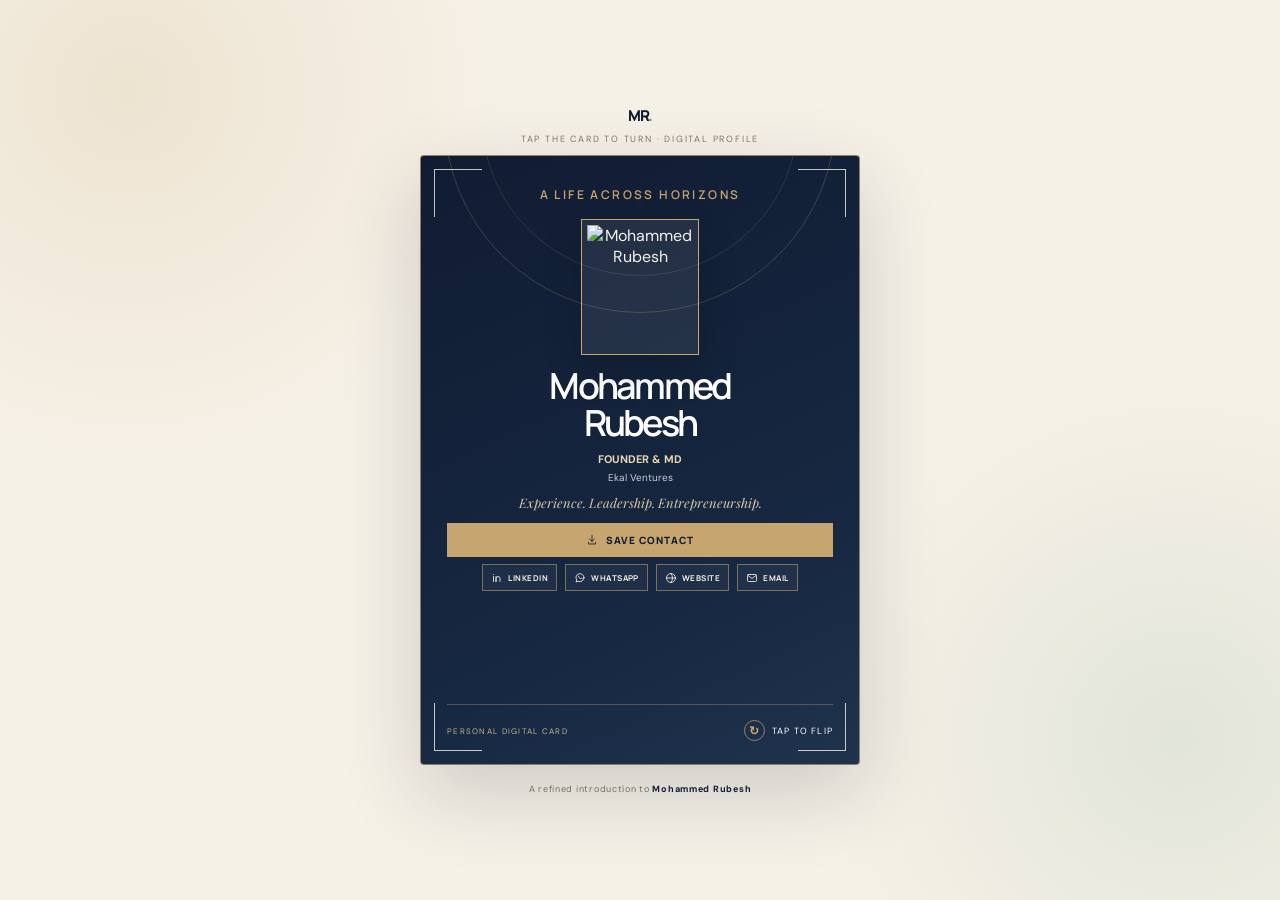
==== nfc-rubesh-muhammed/index.html @ b428c8f5 "Update index.html" ====
<!DOCTYPE html>
<html lang="en">
<head>
<meta charset="utf-8"><meta name="viewport" content="width=device-width, initial-scale=1">
<meta name="theme-color" content="#101c32">
<meta name="description" content="Mohammed Rubesh — Founder & MD of Ekal Ventures.">
<title>Mohammed Rubesh | Interactive NFC Card</title>
<link rel="preconnect" href="https://fonts.googleapis.com"><link rel="preconnect" href="https://fonts.gstatic.com" crossorigin>
<link href="https://fonts.googleapis.com/css2?family=DM+Sans:wght@400;500;600;700&family=Manrope:wght@400;500;600;700;800&family=Playfair+Display:ital,wght@0,500;0,600;1,500&display=swap" rel="stylesheet">
<style>
:root{--navy:#101c32;--navy2:#1b2b46;--gold:#c6a56e;--gold2:#9c7b48;--ivory:#f6f1e7;--paper:#fffdf8;--emerald:#176b57;--muted:#687184}
*{box-sizing:border-box}html{scroll-behavior:smooth}
body{margin:0;min-height:100vh;background:radial-gradient(circle at 10% 10%,rgba(198,165,110,.18),transparent 27%),radial-gradient(circle at 92% 82%,rgba(23,107,87,.09),transparent 26%),var(--ivory);color:var(--navy);font-family:"DM Sans",sans-serif;display:flex;align-items:center;justify-content:center;padding:28px 15px;overflow-x:hidden}
.stage{width:min(100%,440px);perspective:1400px}
.intro{text-align:center;margin-bottom:19px}
.brand{font:800 15px Manrope,sans-serif;letter-spacing:-.07em;color:var(--navy)}
.brand span{color:var(--gold2)}
.intro p{font-size:9px;letter-spacing:.2em;text-transform:uppercase;color:#84785f;margin:7px 0 0}
.flip-wrap{position:relative;width:100%;height:610px;perspective:1400px;cursor:pointer;outline:none;touch-action:pan-y}
.flip-card{position:relative;width:100%;height:100%;transform-style:preserve-3d;transition:transform .9s cubic-bezier(.2,.72,.2,1);border-radius:4px}
.flip-wrap.is-flipped .flip-card{transform:rotateY(180deg)}
.face{position:absolute;inset:0;backface-visibility:hidden;-webkit-backface-visibility:hidden;overflow:hidden;border:1px solid rgba(198,165,110,.7);background:var(--paper);box-shadow:0 28px 80px rgba(16,28,50,.18);border-radius:4px;isolation:isolate;}.front{visibility:visible;z-index:2}.back{visibility:hidden;z-index:1}.flip-wrap.is-flipped .front{visibility:hidden;z-index:1}.flip-wrap.is-flipped .back{visibility:visible;z-index:2}
.front{background:linear-gradient(155deg,var(--navy),#172842 70%,#20334c);color:var(--ivory);display:flex;flex-direction:column;align-items:center;text-align:center;padding:30px 26px 23px}
.front:before,.front:after{content:"";position:absolute;border:1px solid rgba(198,165,110,.25);border-radius:50%;width:390px;height:390px;top:-235px;left:50%;transform:translateX(-50%);pointer-events:none}
.front:after{width:315px;height:315px;top:-197px;border-color:rgba(198,165,110,.17)}
.corner{position:absolute;width:48px;height:48px;border-color:var(--gold);opacity:.8}
.corner.tl{top:13px;left:13px;border-top:1px solid;border-left:1px solid}
.corner.tr{top:13px;right:13px;border-top:1px solid;border-right:1px solid}
.corner.bl{bottom:13px;left:13px;border-bottom:1px solid;border-left:1px solid}
.corner.br{bottom:13px;right:13px;border-bottom:1px solid;border-right:1px solid}
.monogram{font:600 12px Manrope,sans-serif;letter-spacing:.2em;color:var(--gold);position:relative;z-index:1}
.photo-ring{width:126px;height:145px;margin:20px auto 12px;padding:5px;border:1px solid var(--gold);background:rgba(255,255,255,.07);position:relative;z-index:1;box-shadow:0 14px 36px rgba(0,0,0,.2)}
.photo-ring img{width:100%;height:100%;object-fit:cover;object-position:center 24%;display:block}
.name{font:600 clamp(29px,8vw,36px)/1.03 Manrope,sans-serif;letter-spacing:-.075em;color:#fff;margin:0}
.title{font-size:11px;color:#e7d7b8;font-weight:700;margin-top:11px}
.companies{font-size:10px;color:#c7ced7;margin-top:5px}
.motto{font:italic 13px/1.45 "Playfair Display",serif;color:#d7c8ac;margin:10px 0 0;max-width:285px}
.front-bottom{margin-top:auto;display:flex;align-items:center;justify-content:space-between;width:100%;border-top:1px solid rgba(198,165,110,.35);padding-top:15px;color:#c5b18d;font-size:8px;letter-spacing:.16em;text-transform:uppercase}
.tap-hint{display:flex;align-items:center;gap:7px;color:#fff;font-size:9px;letter-spacing:.13em;text-transform:uppercase}
.tap-hint b{display:grid;place-items:center;width:21px;height:21px;border:1px solid rgba(198,165,110,.7);border-radius:50%;font-size:12px;color:var(--gold)}
.back{transform:rotateY(180deg);display:flex;flex-direction:column;background:var(--paper);color:var(--navy)}
.back-head{padding:22px 24px 17px;background:var(--navy);color:var(--ivory);position:relative;overflow:hidden}
.back-head:after{content:"";position:absolute;width:210px;height:210px;border:1px solid rgba(198,165,110,.22);border-radius:50%;right:-100px;top:-130px}
.back-head small{font-size:8px;letter-spacing:.2em;color:var(--gold);text-transform:uppercase}
.back-head h2{font:600 23px Manrope,sans-serif;letter-spacing:-.06em;margin:8px 0 4px}
.back-head p{font-size:10px;color:#c9d0d8;margin:0}
.back-content{padding:13px 23px;display:flex;flex-direction:column;gap:0;flex:1}
.contact{display:flex;align-items:center;gap:12px;padding:11px 0;border-bottom:1px solid rgba(16,28,50,.09);text-decoration:none;color:var(--navy);min-height:53px}
.contact:last-of-type{border-bottom:0}
.contact-icon{width:30px;height:30px;display:grid;place-items:center;border-radius:50%;background:#eee7da;color:var(--gold2);font-size:13px;flex:0 0 auto}
.contact span.label{display:block;font-size:8px;letter-spacing:.08em;color:#7c8190;text-transform:uppercase;margin-bottom:3px}
.contact strong{font:700 10px Manrope,sans-serif;overflow-wrap:anywhere}
.contact .arr{margin-left:auto;color:var(--gold2)}
.back-bottom{margin-top:auto;padding:13px 23px 18px;background:#f1ebdf}
.qr-row{display:flex;align-items:center;gap:13px}
.qr-row img{width:83px;height:83px;padding:5px;background:#fff;border:1px solid rgba(198,165,110,.65)}
.qr-copy{flex:1}
.qr-copy small{font-size:8px;color:var(--gold2);letter-spacing:.16em;text-transform:uppercase}
.qr-copy strong{display:block;font:700 11px Manrope,sans-serif;margin:5px 0}
.qr-copy a{font-size:9px;color:var(--emerald);text-decoration:none;font-weight:700}
.back-actions{display:grid;grid-template-columns:1fr 1fr;gap:8px;margin-top:13px}
.back-actions button{padding:11px 7px;border:1px solid rgba(16,28,50,.2);background:transparent;color:var(--navy);font:700 8px Manrope,sans-serif;letter-spacing:.07em;text-transform:uppercase;cursor:pointer;transition:.25s}
.back-actions button:first-child{background:var(--navy);border-color:var(--navy);color:var(--ivory)}
.back-actions button:hover{transform:translateY(-2px);border-color:var(--gold)}
.flip-back-hint{text-align:center;padding:11px;background:#fffdf8;color:#88785d;font-size:8px;letter-spacing:.14em;text-transform:uppercase;border-top:1px solid rgba(198,165,110,.25)}
.below{text-align:center;margin-top:18px;color:#827861;font-size:9px;letter-spacing:.08em}
.below strong{color:var(--navy)}
.flip-wrap:hover .face{box-shadow:0 34px 90px rgba(16,28,50,.22)}
@media(max-width:480px){
 body{padding:14px 12px 22px;align-items:flex-start}
 .stage{width:100%;max-width:390px;margin:0 auto}
 .flip-wrap{height:590px;min-height:590px}
 .front{padding:20px 16px 15px}
 .photo-ring{width:112px;height:128px;margin:16px auto 10px}
 .name{font-size:28px}
 .title{font-size:10px;margin-top:7px}
 .companies{font-size:9px}
 .motto{font-size:12px;margin-top:8px}
 .front-actions{margin:9px 0 6px;gap:6px}
 .front-save{min-height:33px;padding:6px 10px;font-size:8px}
 .front-socials{gap:5px}
 .front-socials a{min-height:26px;padding:4px 7px;font-size:6.5px}
 .front-bottom{padding-top:8px;font-size:7px}
 .back-head{padding:14px 16px 10px}
 .back-head h2{font-size:19px;margin:6px 0 3px}
 .back-content{padding:3px 15px}
 .contact{min-height:42px;padding:6px 0;gap:8px}
 .contact-icon{width:26px;height:26px}
 .contact strong{font-size:9px}
 .back-bottom{padding:8px 15px 10px}
 .qr-row img{width:65px;height:65px}
 .back-actions{margin-top:7px}
 .back-actions button{padding:8px 5px;font-size:7px}
 .flip-back-hint{font-size:6px;padding:7px 4px}
 .below{margin-top:12px}
}
@media(max-width:360px){
 .flip-wrap{height:590px;min-height:590px}
 .photo-ring{width:104px;height:118px;margin-top:14px}
 .front-socials a{font-size:6px;padding:4px 6px}
}
/* Fixed compact card dimensions: do not stretch to viewport height. */
.intro{margin-bottom:10px}
.flip-wrap{height:610px;min-height:0}
.photo-ring{margin-top:16px;width:118px;height:136px}
.motto{margin-top:10px}
.contact{min-height:44px;padding:7px 0}
.back-head{padding:14px 17px 11px}
.back-content{padding-top:4px;padding-bottom:4px}
.back-bottom{padding-top:8px;padding-bottom:10px}
.qr-row img{width:68px;height:68px}
@media(max-width:480px){.flip-wrap{height:590px;min-height:0}}
}
@media(prefers-reduced-motion:reduce){.flip-card{transition:none}*{scroll-behavior:auto!important}}

.contact-icon svg,.arr svg{width:15px;height:15px;display:block;fill:none;stroke:currentColor;stroke-width:1.65;stroke-linecap:round;stroke-linejoin:round}
.contact-icon{color:var(--gold2);background:#f1ebdf;border:1px solid rgba(198,165,110,.35)}
.arr{display:grid;place-items:center;width:24px;height:24px;border:1px solid rgba(198,165,110,.4);border-radius:50%;color:var(--gold2);background:#fbf7ef}


/* First-page quick actions */
.front-actions{position:relative;z-index:3;width:100%;margin:10px 0 7px;display:flex;flex-direction:column;gap:7px}
.front-save{display:flex;align-items:center;justify-content:center;gap:8px;width:100%;min-height:34px;padding:7px 12px;background:var(--gold);border:1px solid var(--gold);color:var(--navy);font:800 10px Manrope,sans-serif;letter-spacing:.1em;text-transform:uppercase;text-decoration:none;cursor:pointer;transition:.2s}
.front-save:hover{background:#d8bd8f;transform:translateY(-2px)}
.front-socials{display:flex;align-items:center;justify-content:center;gap:8px;flex-wrap:wrap}
.front-socials a{display:flex;align-items:center;justify-content:center;gap:5px;min-height:27px;padding:5px 8px;border:1px solid rgba(198,165,110,.55);color:#f6f1e7;text-decoration:none;font:700 8px Manrope,sans-serif;letter-spacing:.06em;text-transform:uppercase;background:rgba(255,255,255,.04);transition:.2s}
.front-socials a:hover{background:rgba(198,165,110,.16);border-color:var(--gold)}
.front-socials svg,.front-save svg{width:12px;height:12px;fill:none;stroke:currentColor;stroke-width:1.7;stroke-linecap:round;stroke-linejoin:round}
@media(max-width:480px){.front-actions{margin:12px 0 9px;gap:8px}.front-save{min-height:39px}.front-socials{gap:6px}.front-socials a{padding:6px 8px;font-size:7px}}

</style>
</head>
<body>
<main class="stage">
 <header class="intro"><div class="brand">MR<span>.</span></div><p>Tap the card to turn · Digital profile</p></header>
 <div class="flip-wrap" id="flipWrap" role="button" tabindex="0" aria-label="Flip digital business card" aria-pressed="false">
  <div class="flip-card">
   <section class="face front" aria-label="Front of business card">
    <i class="corner tl"></i><i class="corner tr"></i><i class="corner bl"></i><i class="corner br"></i>
    <div class="monogram">A LIFE ACROSS HORIZONS</div>
    <div class="photo-ring"><img src="https://ekalventures.com/nfc-rubesh-muhammed/rubesh-pf.jpeg" alt="Mohammed Rubesh"></div>
    <h1 class="name">Mohammed<br>Rubesh</h1>
    <div class="title">FOUNDER &amp; MD</div>
    <div class="companies">Ekal Ventures</div>
    <p class="motto">Experience. Leadership. Entrepreneurship.</p>
    <div class="front-actions" aria-label="Quick contact links">
     <button class="front-save" type="button" id="saveContactFront">
      <svg viewBox="0 0 24 24" aria-hidden="true"><path d="M12 3v12m-5-5 5 5 5-5"/><path d="M5 17v3h14v-3"/></svg>
      Save Contact
     </button>
     <div class="front-socials">
      <a href="https://www.linkedin.com/in/rubesh-mohammed" target="_blank" rel="noopener" aria-label="Connect on LinkedIn">
       <svg viewBox="0 0 24 24" aria-hidden="true"><path d="M5 9v10M5 5v.1M10 19v-6a4 4 0 0 1 8 0v6M10 9v10"/></svg> LinkedIn
      </a>
      <a href="https://wa.me/919847818508" target="_blank" rel="noopener" aria-label="WhatsApp">
       <svg viewBox="0 0 24 24" aria-hidden="true"><path d="M20 11.5a8 8 0 0 1-11.8 7L4 20l1.5-4.1A8 8 0 1 1 20 11.5Z"/><path d="M9 8.5c.5 2.4 2.1 4 4.5 5l1.2-1.1 2 1"/></svg> WhatsApp
      </a>
      <a href="https://rubeshmohammed.com" target="_blank" rel="noopener" aria-label="Personal website">
       <svg viewBox="0 0 24 24" aria-hidden="true"><circle cx="12" cy="12" r="9"/><path d="M3 12h18M12 3a14 14 0 0 1 0 18"/></svg> Website
      </a>
      <a href="mailto:mohdrubesh2022@gmail.com" aria-label="Send email">
       <svg viewBox="0 0 24 24" aria-hidden="true"><rect x="3" y="5" width="18" height="14" rx="2"/><path d="m4 7 8 6 8-6"/></svg> Email
      </a>
     </div>
    </div>
    <div class="front-bottom"><span>Personal digital card</span><span class="tap-hint"><b>↻</b> Tap to flip</span></div>
   </section>
   <section class="face back" aria-label="Back of business card">
    <div class="back-head"><small>Connect professionally</small><h2>Let's stay connected.</h2><p>Mohammed Rubesh · Founder &amp; MD</p></div>
    <div class="back-content">
     <a class="contact" href="tel:+919847818508"><span class="contact-icon"><svg viewBox="0 0 24 24" aria-hidden="true"><path d="M5 3h4l2 5-2.5 1.8a15 15 0 0 0 5.7 5.7L16 13l5 2v4c0 1.1-.9 2-2 2C10 21 3 14 3 5c0-1.1.9-2 2-2Z"/></svg></span><span><span class="label">Phone</span><strong>+91 98478 18508</strong></span><span class="arr"><svg viewBox="0 0 24 24" aria-hidden="true"><path d="M7 17 17 7M8 7h9v9"/></svg></span></a>
     <a class="contact" href="https://wa.me/919847818508" target="_blank" rel="noopener"><span class="contact-icon"><svg viewBox="0 0 24 24" aria-hidden="true"><path d="M20 11.5a8 8 0 0 1-11.8 7L4 20l1.5-4.1A8 8 0 1 1 20 11.5Z"/><path d="M9 8.5c.5 2.4 2.1 4 4.5 5l1.2-1.1 2 1c-.3 1.4-1.3 2-2.6 1.8-3.5-.7-6.1-3.3-6.8-6.8-.2-1.3.4-2.3 1.8-2.6l1 2Z"/></svg></span><span><span class="label">WhatsApp</span><strong>Message on WhatsApp</strong></span><span class="arr"><svg viewBox="0 0 24 24" aria-hidden="true"><path d="M7 17 17 7M8 7h9v9"/></svg></span></a>
     <a class="contact" href="mailto:mohdrubesh2022@gmail.com"><span class="contact-icon"><svg viewBox="0 0 24 24" aria-hidden="true"><rect x="3" y="5" width="18" height="14" rx="2"/><path d="m4 7 8 6 8-6"/></svg></span><span><span class="label">Email</span><strong>mohdrubesh2022@gmail.com</strong></span><span class="arr"><svg viewBox="0 0 24 24" aria-hidden="true"><path d="M7 17 17 7M8 7h9v9"/></svg></span></a>
     <a class="contact" href="https://www.linkedin.com/in/rubesh-mohammed" target="_blank" rel="noopener"><span class="contact-icon"><svg viewBox="0 0 24 24" aria-hidden="true"><path d="M5 9v10M5 5v.1M10 19v-6a4 4 0 0 1 8 0v6M10 9v10"/></svg></span><span><span class="label">LinkedIn</span><strong>Connect on LinkedIn</strong></span><span class="arr"><svg viewBox="0 0 24 24" aria-hidden="true"><path d="M7 17 17 7M8 7h9v9"/></svg></span></a>
     <a class="contact" href="https://rubeshmohammed.com" target="_blank" rel="noopener"><span class="contact-icon"><svg viewBox="0 0 24 24" aria-hidden="true"><circle cx="12" cy="12" r="9"/><path d="M3 12h18M12 3a14 14 0 0 1 0 18M12 3a14 14 0 0 0 0 18"/></svg></span><span><span class="label">Personal website</span><strong>rubeshmohammed.com</strong></span><span class="arr"><svg viewBox="0 0 24 24" aria-hidden="true"><path d="M7 17 17 7M8 7h9v9"/></svg></span></a>
    </div>
    <div class="back-bottom">
     <div class="qr-row"><img src="[data-uri]" alt="QR code linking to Rubesh's website"><div class="qr-copy"><small>Scan to explore</small><strong>My personal website</strong><a href="https://rubeshmohammed.com" target="_blank" rel="noopener">rubeshmohammed.com ↗</a></div></div>
     <div class="back-actions"><button type="button" id="saveContact">↓ &nbsp; Save contact</button><button type="button" id="shareCard">↗ &nbsp; Share card</button></div>
    </div>
    <div class="flip-back-hint">Tap anywhere outside a link to return to front</div>
   </section>
  </div>
 </div>
 <div class="below">A refined introduction to <strong>Mohammed Rubesh</strong></div>
</main>
<script>
const wrap=document.getElementById('flipWrap');
function flip(){const state=wrap.classList.toggle('is-flipped');wrap.setAttribute('aria-pressed',String(state));}
wrap.addEventListener('click',e=>{if(e.target.closest('a,button'))return;flip();});
wrap.addEventListener('keydown',e=>{if(e.key==='Enter'||e.key===' '){e.preventDefault();flip();}});
async function downloadContact(e){
 e.preventDefault();
 e.stopPropagation();
 const profileImage = document.querySelector('.photo-ring img');
 const imageSrc = profileImage?.getAttribute('src') || '';
 let photoBase64 = '';
 // Fetch the same portrait used on the card and embed it in the vCard when
 // the image host permits cross-origin access.
 try {
  const response = await fetch(imageSrc, {mode:'cors', cache:'force-cache'});
  if (response.ok) {
   const photoBlob = await response.blob();
   photoBase64 = await new Promise((resolve, reject) => {
    const reader = new FileReader();
    reader.onload = () => resolve(String(reader.result).split(',')[1] || '');
    reader.onerror = reject;
    reader.readAsDataURL(photoBlob);
   });
  }
 } catch (err) {
  console.warn('Could not embed profile photo in contact card:', err);
 }
 const lines = [
  'BEGIN:VCARD',
  'VERSION:3.0',
  'N:Rubesh;Mohammed;;;',
  'FN:Mohammed Rubesh',
  'ORG:Ekal Ventures',
  'TITLE:Founder & MD',
  'TEL;TYPE=CELL,VOICE:+919847818508',
  'EMAIL;TYPE=INTERNET:mohdrubesh2022@gmail.com',
  'URL:https://rubeshmohammed.com'
 ];
 // Embed the portrait in the vCard so compatible Contacts apps can use it.
 if (photoBase64) {
  const photoLine = 'PHOTO;ENCODING=b;TYPE=JPEG:' + photoBase64;
  for (let i = 0; i < photoLine.length; i += 72) {
   lines.push((i === 0 ? '' : ' ') + photoLine.slice(i, i + 72));
  }
 }
 lines.push('END:VCARD');
 const vcard = lines.join('\r\n') + '\r\n';
 const blob = new Blob([vcard], {type:'text/vcard;charset=utf-8'});
 const url = URL.createObjectURL(blob);
 const ua = navigator.userAgent || '';
 const isIOS = /iPhone|iPad|iPod/i.test(ua) || (navigator.platform === 'MacIntel' && navigator.maxTouchPoints > 1);
 const isAndroid = /Android/i.test(ua);

 if (isIOS) {
  // Safari's native vCard preview is the closest match to the iPhone
  // contact-preview screen: checkmark at top, contact details, Add Contact.
  window.location.href = url;
  // Do not revoke immediately; iOS needs time to open the native preview.
  setTimeout(() => URL.revokeObjectURL(url), 60000);
  return;
 }

 if (isAndroid && navigator.share && typeof File !== 'undefined') {
  const file = new File([blob], 'Mohammed-Rubesh.vcf', {type:'text/vcard'});
  try {
   if (!navigator.canShare || navigator.canShare({files:[file]})) {
    await navigator.share({files:[file], title:'Mohammed Rubesh'});
    URL.revokeObjectURL(url);
    return;
   }
  } catch(err) {
   if (err && err.name === 'AbortError') { URL.revokeObjectURL(url); return; }
  }
 }

 // Android browsers without file sharing and desktop browsers download the
 // vCard. Android users can tap the downloaded file to open Contacts.
 const a = document.createElement('a');
 a.href = url;
 a.download = 'Mohammed-Rubesh.vcf';
 document.body.appendChild(a);
 a.click();
 a.remove();
 setTimeout(() => URL.revokeObjectURL(url), 60000);
}
document.getElementById('saveContact')?.addEventListener('click',downloadContact);
document.getElementById('saveContactFront')?.addEventListener('click',downloadContact);
document.getElementById('shareCard').addEventListener('click',async e=>{
 e.stopPropagation();const data={title:'Mohammed Rubesh | Digital Business Card',text:'Founder & MD · Ekal Ventures',url:window.location.href};
 try{if(navigator.share)await navigator.share(data);else if(navigator.clipboard){await navigator.clipboard.writeText(window.location.href);alert('Digital card link copied.');}}catch(err){}
});
</script>
</body></html>
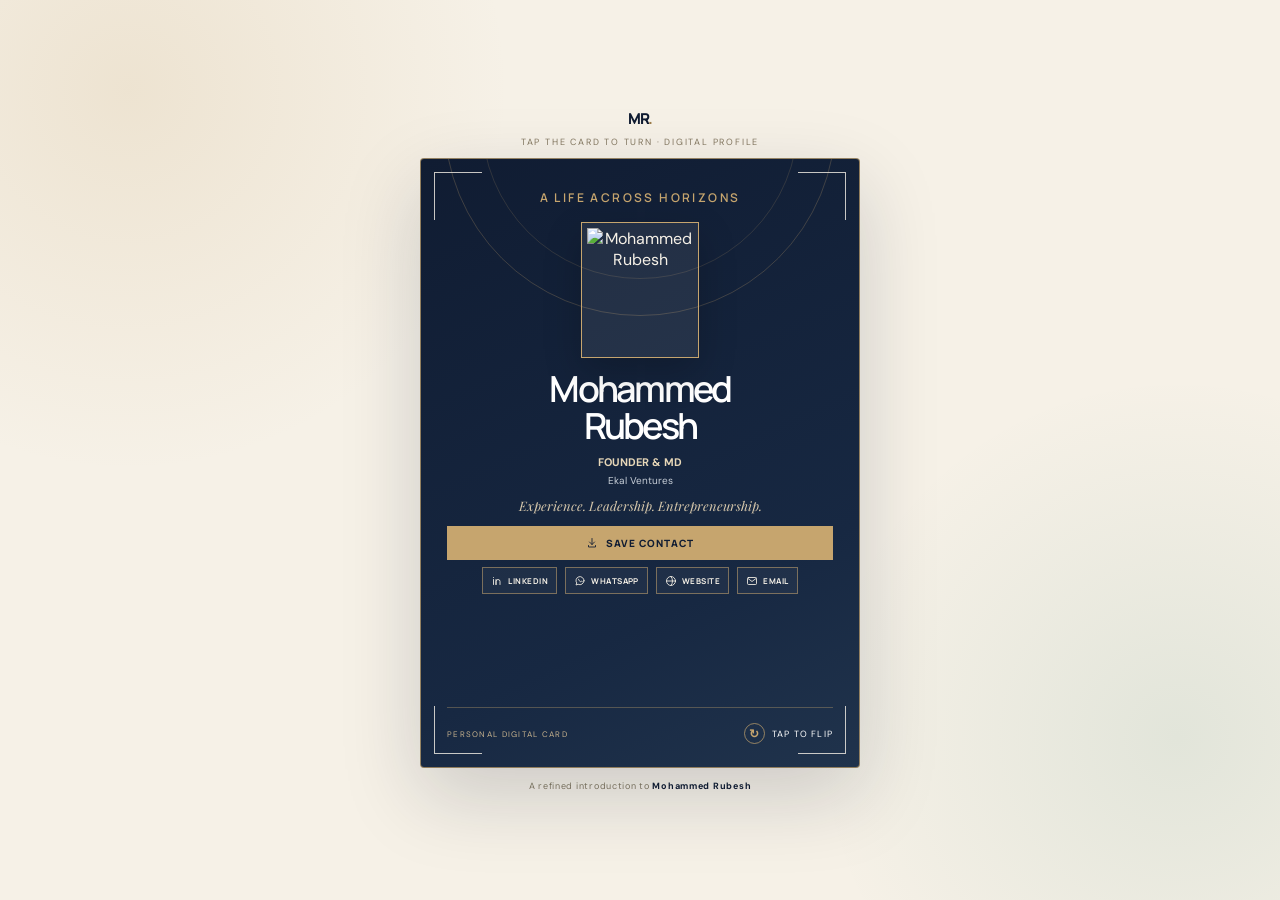
==== commit dab248e2: "Update index.html" ====
--- a/nfc-rubesh-muhammed/index.html
+++ b/nfc-rubesh-muhammed/index.html
@@ -1,279 +1,1140 @@
 <!DOCTYPE html>
 <html lang="en">
 <head>
-<meta charset="utf-8"><meta name="viewport" content="width=device-width, initial-scale=1">
+<meta charset="utf-8">
+<meta name="viewport" content="width=device-width, initial-scale=1">
 <meta name="theme-color" content="#101c32">
 <meta name="description" content="Mohammed Rubesh — Founder & MD of Ekal Ventures.">
 <title>Mohammed Rubesh | Interactive NFC Card</title>
-<link rel="preconnect" href="https://fonts.googleapis.com"><link rel="preconnect" href="https://fonts.gstatic.com" crossorigin>
+
+<link rel="preconnect" href="https://fonts.googleapis.com">
+<link rel="preconnect" href="https://fonts.gstatic.com" crossorigin>
 <link href="https://fonts.googleapis.com/css2?family=DM+Sans:wght@400;500;600;700&family=Manrope:wght@400;500;600;700;800&family=Playfair+Display:ital,wght@0,500;0,600;1,500&display=swap" rel="stylesheet">
+
 <style>
-:root{--navy:#101c32;--navy2:#1b2b46;--gold:#c6a56e;--gold2:#9c7b48;--ivory:#f6f1e7;--paper:#fffdf8;--emerald:#176b57;--muted:#687184}
-*{box-sizing:border-box}html{scroll-behavior:smooth}
-body{margin:0;min-height:100vh;background:radial-gradient(circle at 10% 10%,rgba(198,165,110,.18),transparent 27%),radial-gradient(circle at 92% 82%,rgba(23,107,87,.09),transparent 26%),var(--ivory);color:var(--navy);font-family:"DM Sans",sans-serif;display:flex;align-items:center;justify-content:center;padding:28px 15px;overflow-x:hidden}
-.stage{width:min(100%,440px);perspective:1400px}
-.intro{text-align:center;margin-bottom:19px}
-.brand{font:800 15px Manrope,sans-serif;letter-spacing:-.07em;color:var(--navy)}
-.brand span{color:var(--gold2)}
-.intro p{font-size:9px;letter-spacing:.2em;text-transform:uppercase;color:#84785f;margin:7px 0 0}
-.flip-wrap{position:relative;width:100%;height:610px;perspective:1400px;cursor:pointer;outline:none;touch-action:pan-y}
-.flip-card{position:relative;width:100%;height:100%;transform-style:preserve-3d;transition:transform .9s cubic-bezier(.2,.72,.2,1);border-radius:4px}
-.flip-wrap.is-flipped .flip-card{transform:rotateY(180deg)}
-.face{position:absolute;inset:0;backface-visibility:hidden;-webkit-backface-visibility:hidden;overflow:hidden;border:1px solid rgba(198,165,110,.7);background:var(--paper);box-shadow:0 28px 80px rgba(16,28,50,.18);border-radius:4px;isolation:isolate;}.front{visibility:visible;z-index:2}.back{visibility:hidden;z-index:1}.flip-wrap.is-flipped .front{visibility:hidden;z-index:1}.flip-wrap.is-flipped .back{visibility:visible;z-index:2}
-.front{background:linear-gradient(155deg,var(--navy),#172842 70%,#20334c);color:var(--ivory);display:flex;flex-direction:column;align-items:center;text-align:center;padding:30px 26px 23px}
-.front:before,.front:after{content:"";position:absolute;border:1px solid rgba(198,165,110,.25);border-radius:50%;width:390px;height:390px;top:-235px;left:50%;transform:translateX(-50%);pointer-events:none}
-.front:after{width:315px;height:315px;top:-197px;border-color:rgba(198,165,110,.17)}
-.corner{position:absolute;width:48px;height:48px;border-color:var(--gold);opacity:.8}
-.corner.tl{top:13px;left:13px;border-top:1px solid;border-left:1px solid}
-.corner.tr{top:13px;right:13px;border-top:1px solid;border-right:1px solid}
-.corner.bl{bottom:13px;left:13px;border-bottom:1px solid;border-left:1px solid}
-.corner.br{bottom:13px;right:13px;border-bottom:1px solid;border-right:1px solid}
-.monogram{font:600 12px Manrope,sans-serif;letter-spacing:.2em;color:var(--gold);position:relative;z-index:1}
-.photo-ring{width:126px;height:145px;margin:20px auto 12px;padding:5px;border:1px solid var(--gold);background:rgba(255,255,255,.07);position:relative;z-index:1;box-shadow:0 14px 36px rgba(0,0,0,.2)}
-.photo-ring img{width:100%;height:100%;object-fit:cover;object-position:center 24%;display:block}
-.name{font:600 clamp(29px,8vw,36px)/1.03 Manrope,sans-serif;letter-spacing:-.075em;color:#fff;margin:0}
-.title{font-size:11px;color:#e7d7b8;font-weight:700;margin-top:11px}
-.companies{font-size:10px;color:#c7ced7;margin-top:5px}
-.motto{font:italic 13px/1.45 "Playfair Display",serif;color:#d7c8ac;margin:10px 0 0;max-width:285px}
-.front-bottom{margin-top:auto;display:flex;align-items:center;justify-content:space-between;width:100%;border-top:1px solid rgba(198,165,110,.35);padding-top:15px;color:#c5b18d;font-size:8px;letter-spacing:.16em;text-transform:uppercase}
-.tap-hint{display:flex;align-items:center;gap:7px;color:#fff;font-size:9px;letter-spacing:.13em;text-transform:uppercase}
-.tap-hint b{display:grid;place-items:center;width:21px;height:21px;border:1px solid rgba(198,165,110,.7);border-radius:50%;font-size:12px;color:var(--gold)}
-.back{transform:rotateY(180deg);display:flex;flex-direction:column;background:var(--paper);color:var(--navy)}
-.back-head{padding:22px 24px 17px;background:var(--navy);color:var(--ivory);position:relative;overflow:hidden}
-.back-head:after{content:"";position:absolute;width:210px;height:210px;border:1px solid rgba(198,165,110,.22);border-radius:50%;right:-100px;top:-130px}
-.back-head small{font-size:8px;letter-spacing:.2em;color:var(--gold);text-transform:uppercase}
-.back-head h2{font:600 23px Manrope,sans-serif;letter-spacing:-.06em;margin:8px 0 4px}
-.back-head p{font-size:10px;color:#c9d0d8;margin:0}
-.back-content{padding:13px 23px;display:flex;flex-direction:column;gap:0;flex:1}
-.contact{display:flex;align-items:center;gap:12px;padding:11px 0;border-bottom:1px solid rgba(16,28,50,.09);text-decoration:none;color:var(--navy);min-height:53px}
-.contact:last-of-type{border-bottom:0}
-.contact-icon{width:30px;height:30px;display:grid;place-items:center;border-radius:50%;background:#eee7da;color:var(--gold2);font-size:13px;flex:0 0 auto}
-.contact span.label{display:block;font-size:8px;letter-spacing:.08em;color:#7c8190;text-transform:uppercase;margin-bottom:3px}
-.contact strong{font:700 10px Manrope,sans-serif;overflow-wrap:anywhere}
-.contact .arr{margin-left:auto;color:var(--gold2)}
-.back-bottom{margin-top:auto;padding:13px 23px 18px;background:#f1ebdf}
-.qr-row{display:flex;align-items:center;gap:13px}
-.qr-row img{width:83px;height:83px;padding:5px;background:#fff;border:1px solid rgba(198,165,110,.65)}
-.qr-copy{flex:1}
-.qr-copy small{font-size:8px;color:var(--gold2);letter-spacing:.16em;text-transform:uppercase}
-.qr-copy strong{display:block;font:700 11px Manrope,sans-serif;margin:5px 0}
-.qr-copy a{font-size:9px;color:var(--emerald);text-decoration:none;font-weight:700}
-.back-actions{display:grid;grid-template-columns:1fr 1fr;gap:8px;margin-top:13px}
-.back-actions button{padding:11px 7px;border:1px solid rgba(16,28,50,.2);background:transparent;color:var(--navy);font:700 8px Manrope,sans-serif;letter-spacing:.07em;text-transform:uppercase;cursor:pointer;transition:.25s}
-.back-actions button:first-child{background:var(--navy);border-color:var(--navy);color:var(--ivory)}
-.back-actions button:hover{transform:translateY(-2px);border-color:var(--gold)}
-.flip-back-hint{text-align:center;padding:11px;background:#fffdf8;color:#88785d;font-size:8px;letter-spacing:.14em;text-transform:uppercase;border-top:1px solid rgba(198,165,110,.25)}
-.below{text-align:center;margin-top:18px;color:#827861;font-size:9px;letter-spacing:.08em}
-.below strong{color:var(--navy)}
-.flip-wrap:hover .face{box-shadow:0 34px 90px rgba(16,28,50,.22)}
-@media(max-width:480px){
- body{padding:14px 12px 22px;align-items:flex-start}
- .stage{width:100%;max-width:390px;margin:0 auto}
- .flip-wrap{height:590px;min-height:590px}
- .front{padding:20px 16px 15px}
- .photo-ring{width:112px;height:128px;margin:16px auto 10px}
- .name{font-size:28px}
- .title{font-size:10px;margin-top:7px}
- .companies{font-size:9px}
- .motto{font-size:12px;margin-top:8px}
- .front-actions{margin:9px 0 6px;gap:6px}
- .front-save{min-height:33px;padding:6px 10px;font-size:8px}
- .front-socials{gap:5px}
- .front-socials a{min-height:26px;padding:4px 7px;font-size:6.5px}
- .front-bottom{padding-top:8px;font-size:7px}
- .back-head{padding:14px 16px 10px}
- .back-head h2{font-size:19px;margin:6px 0 3px}
- .back-content{padding:3px 15px}
- .contact{min-height:42px;padding:6px 0;gap:8px}
- .contact-icon{width:26px;height:26px}
- .contact strong{font-size:9px}
- .back-bottom{padding:8px 15px 10px}
- .qr-row img{width:65px;height:65px}
- .back-actions{margin-top:7px}
- .back-actions button{padding:8px 5px;font-size:7px}
- .flip-back-hint{font-size:6px;padding:7px 4px}
- .below{margin-top:12px}
-}
-@media(max-width:360px){
- .flip-wrap{height:590px;min-height:590px}
- .photo-ring{width:104px;height:118px;margin-top:14px}
- .front-socials a{font-size:6px;padding:4px 6px}
-}
-/* Fixed compact card dimensions: do not stretch to viewport height. */
-.intro{margin-bottom:10px}
-.flip-wrap{height:610px;min-height:0}
-.photo-ring{margin-top:16px;width:118px;height:136px}
-.motto{margin-top:10px}
-.contact{min-height:44px;padding:7px 0}
-.back-head{padding:14px 17px 11px}
-.back-content{padding-top:4px;padding-bottom:4px}
-.back-bottom{padding-top:8px;padding-bottom:10px}
-.qr-row img{width:68px;height:68px}
-@media(max-width:480px){.flip-wrap{height:590px;min-height:0}}
-}
-@media(prefers-reduced-motion:reduce){.flip-card{transition:none}*{scroll-behavior:auto!important}}
-
-.contact-icon svg,.arr svg{width:15px;height:15px;display:block;fill:none;stroke:currentColor;stroke-width:1.65;stroke-linecap:round;stroke-linejoin:round}
-.contact-icon{color:var(--gold2);background:#f1ebdf;border:1px solid rgba(198,165,110,.35)}
-.arr{display:grid;place-items:center;width:24px;height:24px;border:1px solid rgba(198,165,110,.4);border-radius:50%;color:var(--gold2);background:#fbf7ef}
-
-
-/* First-page quick actions */
-.front-actions{position:relative;z-index:3;width:100%;margin:10px 0 7px;display:flex;flex-direction:column;gap:7px}
-.front-save{display:flex;align-items:center;justify-content:center;gap:8px;width:100%;min-height:34px;padding:7px 12px;background:var(--gold);border:1px solid var(--gold);color:var(--navy);font:800 10px Manrope,sans-serif;letter-spacing:.1em;text-transform:uppercase;text-decoration:none;cursor:pointer;transition:.2s}
-.front-save:hover{background:#d8bd8f;transform:translateY(-2px)}
-.front-socials{display:flex;align-items:center;justify-content:center;gap:8px;flex-wrap:wrap}
-.front-socials a{display:flex;align-items:center;justify-content:center;gap:5px;min-height:27px;padding:5px 8px;border:1px solid rgba(198,165,110,.55);color:#f6f1e7;text-decoration:none;font:700 8px Manrope,sans-serif;letter-spacing:.06em;text-transform:uppercase;background:rgba(255,255,255,.04);transition:.2s}
-.front-socials a:hover{background:rgba(198,165,110,.16);border-color:var(--gold)}
-.front-socials svg,.front-save svg{width:12px;height:12px;fill:none;stroke:currentColor;stroke-width:1.7;stroke-linecap:round;stroke-linejoin:round}
-@media(max-width:480px){.front-actions{margin:12px 0 9px;gap:8px}.front-save{min-height:39px}.front-socials{gap:6px}.front-socials a{padding:6px 8px;font-size:7px}}
-
+:root {
+  --navy: #101c32;
+  --navy2: #1b2b46;
+  --gold: #c6a56e;
+  --gold2: #9c7b48;
+  --ivory: #f6f1e7;
+  --paper: #fffdf8;
+  --emerald: #176b57;
+  --muted: #687184;
+}
+
+* { box-sizing: border-box; }
+html { scroll-behavior: smooth; }
+
+body {
+  margin: 0;
+  min-height: 100vh;
+  background:
+    radial-gradient(circle at 10% 10%, rgba(198,165,110,.18), transparent 27%),
+    radial-gradient(circle at 92% 82%, rgba(23,107,87,.09), transparent 26%),
+    var(--ivory);
+  color: var(--navy);
+  font-family: "DM Sans", sans-serif;
+  display: flex;
+  align-items: center;
+  justify-content: center;
+  padding: 28px 15px;
+  overflow-x: hidden;
+}
+
+.stage {
+  width: min(100%, 440px);
+  perspective: 1400px;
+}
+
+.intro {
+  text-align: center;
+  margin-bottom: 10px;
+}
+
+.brand {
+  font: 800 15px Manrope, sans-serif;
+  letter-spacing: -.07em;
+  color: var(--navy);
+}
+
+.brand span { color: var(--gold2); }
+
+.intro p {
+  font-size: 9px;
+  letter-spacing: .2em;
+  text-transform: uppercase;
+  color: #84785f;
+  margin: 7px 0 0;
+}
+
+.flip-wrap {
+  position: relative;
+  width: 100%;
+  height: 610px;
+  min-height: 0;
+  perspective: 1400px;
+  cursor: pointer;
+  outline: none;
+  touch-action: pan-y;
+}
+
+.flip-card {
+  position: relative;
+  width: 100%;
+  height: 100%;
+  transform-style: preserve-3d;
+  transition: transform .9s cubic-bezier(.2,.72,.2,1);
+  border-radius: 4px;
+}
+
+.flip-wrap.is-flipped .flip-card {
+  transform: rotateY(180deg);
+}
+
+.face {
+  position: absolute;
+  inset: 0;
+  backface-visibility: hidden;
+  -webkit-backface-visibility: hidden;
+  overflow: hidden;
+  border: 1px solid rgba(198,165,110,.7);
+  background: var(--paper);
+  box-shadow: 0 28px 80px rgba(16,28,50,.18);
+  border-radius: 4px;
+  isolation: isolate;
+}
+
+.front {
+  visibility: visible;
+  z-index: 2;
+}
+
+.back {
+  visibility: hidden;
+  z-index: 1;
+}
+
+.flip-wrap.is-flipped .front {
+  visibility: hidden;
+  z-index: 1;
+}
+
+.flip-wrap.is-flipped .back {
+  visibility: visible;
+  z-index: 2;
+}
+
+.front {
+  background: linear-gradient(155deg,var(--navy),#172842 70%,#20334c);
+  color: var(--ivory);
+  display: flex;
+  flex-direction: column;
+  align-items: center;
+  text-align: center;
+  padding: 30px 26px 23px;
+}
+
+.front:before,
+.front:after {
+  content: "";
+  position: absolute;
+  border: 1px solid rgba(198,165,110,.25);
+  border-radius: 50%;
+  width: 390px;
+  height: 390px;
+  top: -235px;
+  left: 50%;
+  transform: translateX(-50%);
+  pointer-events: none;
+}
+
+.front:after {
+  width: 315px;
+  height: 315px;
+  top: -197px;
+  border-color: rgba(198,165,110,.17);
+}
+
+.corner {
+  position: absolute;
+  width: 48px;
+  height: 48px;
+  border-color: var(--gold);
+  opacity: .8;
+}
+
+.corner.tl {
+  top: 13px;
+  left: 13px;
+  border-top: 1px solid;
+  border-left: 1px solid;
+}
+
+.corner.tr {
+  top: 13px;
+  right: 13px;
+  border-top: 1px solid;
+  border-right: 1px solid;
+}
+
+.corner.bl {
+  bottom: 13px;
+  left: 13px;
+  border-bottom: 1px solid;
+  border-left: 1px solid;
+}
+
+.corner.br {
+  bottom: 13px;
+  right: 13px;
+  border-bottom: 1px solid;
+  border-right: 1px solid;
+}
+
+.monogram {
+  font: 600 12px Manrope, sans-serif;
+  letter-spacing: .2em;
+  color: var(--gold);
+  position: relative;
+  z-index: 1;
+}
+
+.photo-ring {
+  width: 118px;
+  height: 136px;
+  margin: 16px auto 12px;
+  padding: 5px;
+  border: 1px solid var(--gold);
+  background: rgba(255,255,255,.07);
+  position: relative;
+  z-index: 1;
+  box-shadow: 0 14px 36px rgba(0,0,0,.2);
+}
+
+.photo-ring img {
+  width: 100%;
+  height: 100%;
+  object-fit: cover;
+  object-position: center 24%;
+  display: block;
+}
+
+.name {
+  font: 600 clamp(29px,8vw,36px)/1.03 Manrope, sans-serif;
+  letter-spacing: -.075em;
+  color: #fff;
+  margin: 0;
+}
+
+.title {
+  font-size: 11px;
+  color: #e7d7b8;
+  font-weight: 700;
+  margin-top: 11px;
+}
+
+.companies {
+  font-size: 10px;
+  color: #c7ced7;
+  margin-top: 5px;
+}
+
+.motto {
+  font: italic 13px/1.45 "Playfair Display", serif;
+  color: #d7c8ac;
+  margin: 10px 0 0;
+  max-width: 285px;
+}
+
+.front-bottom {
+  margin-top: auto;
+  display: flex;
+  align-items: center;
+  justify-content: space-between;
+  width: 100%;
+  border-top: 1px solid rgba(198,165,110,.35);
+  padding-top: 15px;
+  color: #c5b18d;
+  font-size: 8px;
+  letter-spacing: .16em;
+  text-transform: uppercase;
+}
+
+.tap-hint {
+  display: flex;
+  align-items: center;
+  gap: 7px;
+  color: #fff;
+  font-size: 9px;
+  letter-spacing: .13em;
+  text-transform: uppercase;
+}
+
+.tap-hint b {
+  display: grid;
+  place-items: center;
+  width: 21px;
+  height: 21px;
+  border: 1px solid rgba(198,165,110,.7);
+  border-radius: 50%;
+  font-size: 12px;
+  color: var(--gold);
+}
+
+.back {
+  transform: rotateY(180deg);
+  display: flex;
+  flex-direction: column;
+  background: var(--paper);
+  color: var(--navy);
+}
+
+.back-head {
+  padding: 14px 17px 11px;
+  background: var(--navy);
+  color: var(--ivory);
+  position: relative;
+  overflow: hidden;
+}
+
+.back-head:after {
+  content: "";
+  position: absolute;
+  width: 210px;
+  height: 210px;
+  border: 1px solid rgba(198,165,110,.22);
+  border-radius: 50%;
+  right: -100px;
+  top: -130px;
+}
+
+.back-head small {
+  font-size: 8px;
+  letter-spacing: .2em;
+  color: var(--gold);
+  text-transform: uppercase;
+}
+
+.back-head h2 {
+  font: 600 23px Manrope, sans-serif;
+  letter-spacing: -.06em;
+  margin: 8px 0 4px;
+}
+
+.back-head p {
+  font-size: 10px;
+  color: #c9d0d8;
+  margin: 0;
+}
+
+.back-content {
+  padding: 4px 23px;
+  display: flex;
+  flex-direction: column;
+  gap: 0;
+  flex: 1;
+}
+
+.contact {
+  display: flex;
+  align-items: center;
+  gap: 12px;
+  padding: 7px 0;
+  border-bottom: 1px solid rgba(16,28,50,.09);
+  text-decoration: none;
+  color: var(--navy);
+  min-height: 44px;
+}
+
+.contact:last-of-type { border-bottom: 0; }
+
+.contact-icon {
+  width: 30px;
+  height: 30px;
+  display: grid;
+  place-items: center;
+  border-radius: 50%;
+  background: #f1ebdf;
+  color: var(--gold2);
+  border: 1px solid rgba(198,165,110,.35);
+  font-size: 13px;
+  flex: 0 0 auto;
+}
+
+.contact span.label {
+  display: block;
+  font-size: 8px;
+  letter-spacing: .08em;
+  color: #7c8190;
+  text-transform: uppercase;
+  margin-bottom: 3px;
+}
+
+.contact strong {
+  font: 700 10px Manrope, sans-serif;
+  overflow-wrap: anywhere;
+}
+
+.contact strong a {
+  color: inherit;
+  text-decoration: none;
+}
+
+.contact-icon svg,
+.arr svg {
+  width: 15px;
+  height: 15px;
+  display: block;
+  fill: none;
+  stroke: currentColor;
+  stroke-width: 1.65;
+  stroke-linecap: round;
+  stroke-linejoin: round;
+}
+
+.arr {
+  display: grid;
+  place-items: center;
+  width: 24px;
+  height: 24px;
+  border: 1px solid rgba(198,165,110,.4);
+  border-radius: 50%;
+  color: var(--gold2);
+  background: #fbf7ef;
+  margin-left: auto;
+}
+
+.back-bottom {
+  margin-top: auto;
+  padding: 8px 23px 10px;
+  background: #f1ebdf;
+}
+
+.qr-row {
+  display: flex;
+  align-items: center;
+  gap: 13px;
+}
+
+.qr-row img {
+  width: 68px;
+  height: 68px;
+  padding: 5px;
+  background: #fff;
+  border: 1px solid rgba(198,165,110,.65);
+  object-fit: contain;
+}
+
+.qr-copy { flex: 1; }
+
+.qr-copy small {
+  font-size: 8px;
+  color: var(--gold2);
+  letter-spacing: .16em;
+  text-transform: uppercase;
+}
+
+.qr-copy strong {
+  display: block;
+  font: 700 11px Manrope, sans-serif;
+  margin: 5px 0;
+}
+
+.qr-copy a {
+  font-size: 9px;
+  color: var(--emerald);
+  text-decoration: none;
+  font-weight: 700;
+}
+
+.back-actions {
+  display: grid;
+  grid-template-columns: 1fr 1fr;
+  gap: 8px;
+  margin-top: 7px;
+}
+
+.back-actions button {
+  padding: 8px 5px;
+  border: 1px solid rgba(16,28,50,.2);
+  background: transparent;
+  color: var(--navy);
+  font: 700 8px Manrope, sans-serif;
+  letter-spacing: .07em;
+  text-transform: uppercase;
+  cursor: pointer;
+  transition: .25s;
+}
+
+.back-actions button:first-child {
+  background: var(--navy);
+  border-color: var(--navy);
+  color: var(--ivory);
+}
+
+.back-actions button:hover {
+  transform: translateY(-2px);
+  border-color: var(--gold);
+}
+
+.flip-back-hint {
+  text-align: center;
+  padding: 7px 4px;
+  background: #fffdf8;
+  color: #88785d;
+  font-size: 6px;
+  letter-spacing: .14em;
+  text-transform: uppercase;
+  border-top: 1px solid rgba(198,165,110,.25);
+}
+
+.below {
+  text-align: center;
+  margin-top: 12px;
+  color: #827861;
+  font-size: 9px;
+  letter-spacing: .08em;
+}
+
+.below strong { color: var(--navy); }
+
+.flip-wrap:hover .face {
+  box-shadow: 0 34px 90px rgba(16,28,50,.22);
+}
+
+/* Front-side Save Contact and social buttons */
+.front-actions {
+  position: relative;
+  z-index: 3;
+  width: 100%;
+  margin: 10px 0 7px;
+  display: flex;
+  flex-direction: column;
+  gap: 7px;
+}
+
+.front-save {
+  display: flex;
+  align-items: center;
+  justify-content: center;
+  gap: 8px;
+  width: 100%;
+  min-height: 34px;
+  padding: 7px 12px;
+  background: var(--gold);
+  border: 1px solid var(--gold);
+  color: var(--navy);
+  font: 800 10px Manrope, sans-serif;
+  letter-spacing: .1em;
+  text-transform: uppercase;
+  cursor: pointer;
+  transition: .2s;
+}
+
+.front-save:hover {
+  background: #d8bd8f;
+  transform: translateY(-2px);
+}
+
+.front-socials {
+  display: flex;
+  align-items: center;
+  justify-content: center;
+  gap: 8px;
+  flex-wrap: wrap;
+}
+
+.front-socials a {
+  display: flex;
+  align-items: center;
+  justify-content: center;
+  gap: 5px;
+  min-height: 27px;
+  padding: 5px 8px;
+  border: 1px solid rgba(198,165,110,.55);
+  color: #f6f1e7;
+  text-decoration: none;
+  font: 700 8px Manrope, sans-serif;
+  letter-spacing: .06em;
+  text-transform: uppercase;
+  background: rgba(255,255,255,.04);
+  transition: .2s;
+}
+
+.front-socials a:hover {
+  background: rgba(198,165,110,.16);
+  border-color: var(--gold);
+}
+
+.front-socials svg,
+.front-save svg {
+  width: 12px;
+  height: 12px;
+  fill: none;
+  stroke: currentColor;
+  stroke-width: 1.7;
+  stroke-linecap: round;
+  stroke-linejoin: round;
+}
+
+@media(max-width:480px) {
+  body {
+    padding: 14px 12px 22px;
+    align-items: flex-start;
+  }
+
+  .stage {
+    width: 100%;
+    max-width: 390px;
+    margin: 0 auto;
+  }
+
+  .flip-wrap {
+    height: 590px;
+    min-height: 0;
+  }
+
+  .front { padding: 20px 16px 15px; }
+
+  .photo-ring {
+    width: 112px;
+    height: 128px;
+    margin: 16px auto 10px;
+  }
+
+  .name { font-size: 28px; }
+
+  .title {
+    font-size: 10px;
+    margin-top: 7px;
+  }
+
+  .companies { font-size: 9px; }
+
+  .motto {
+    font-size: 12px;
+    margin-top: 8px;
+  }
+
+  .front-actions {
+    margin: 9px 0 6px;
+    gap: 6px;
+  }
+
+  .front-save {
+    min-height: 33px;
+    padding: 6px 10px;
+    font-size: 8px;
+  }
+
+  .front-socials { gap: 5px; }
+
+  .front-socials a {
+    min-height: 26px;
+    padding: 4px 7px;
+    font-size: 6.5px;
+  }
+
+  .front-bottom {
+    padding-top: 8px;
+    font-size: 7px;
+  }
+
+  .back-head { padding: 14px 16px 10px; }
+
+  .back-head h2 {
+    font-size: 19px;
+    margin: 6px 0 3px;
+  }
+
+  .back-content { padding: 3px 15px; }
+
+  .contact {
+    min-height: 42px;
+    padding: 6px 0;
+    gap: 8px;
+  }
+
+  .contact-icon {
+    width: 26px;
+    height: 26px;
+  }
+
+  .contact strong { font-size: 9px; }
+
+  .back-bottom { padding: 8px 15px 10px; }
+
+  .qr-row img {
+    width: 65px;
+    height: 65px;
+  }
+
+  .back-actions { margin-top: 7px; }
+
+  .back-actions button {
+    padding: 8px 5px;
+    font-size: 7px;
+  }
+
+  .flip-back-hint {
+    font-size: 6px;
+    padding: 7px 4px;
+  }
+
+  .below { margin-top: 12px; }
+}
+
+@media(max-width:360px) {
+  .flip-wrap {
+    height: 590px;
+    min-height: 0;
+  }
+
+  .photo-ring {
+    width: 104px;
+    height: 118px;
+    margin-top: 14px;
+  }
+
+  .front-socials a {
+    font-size: 6px;
+    padding: 4px 6px;
+  }
+}
+
+@media(prefers-reduced-motion:reduce) {
+  .flip-card { transition: none; }
+  * { scroll-behavior: auto !important; }
+}
 </style>
 </head>
+
 <body>
 <main class="stage">
- <header class="intro"><div class="brand">MR<span>.</span></div><p>Tap the card to turn · Digital profile</p></header>
- <div class="flip-wrap" id="flipWrap" role="button" tabindex="0" aria-label="Flip digital business card" aria-pressed="false">
-  <div class="flip-card">
-   <section class="face front" aria-label="Front of business card">
-    <i class="corner tl"></i><i class="corner tr"></i><i class="corner bl"></i><i class="corner br"></i>
-    <div class="monogram">A LIFE ACROSS HORIZONS</div>
-    <div class="photo-ring"><img src="https://ekalventures.com/nfc-rubesh-muhammed/rubesh-pf.jpeg" alt="Mohammed Rubesh"></div>
-    <h1 class="name">Mohammed<br>Rubesh</h1>
-    <div class="title">FOUNDER &amp; MD</div>
-    <div class="companies">Ekal Ventures</div>
-    <p class="motto">Experience. Leadership. Entrepreneurship.</p>
-    <div class="front-actions" aria-label="Quick contact links">
-     <button class="front-save" type="button" id="saveContactFront">
-      <svg viewBox="0 0 24 24" aria-hidden="true"><path d="M12 3v12m-5-5 5 5 5-5"/><path d="M5 17v3h14v-3"/></svg>
-      Save Contact
-     </button>
-     <div class="front-socials">
-      <a href="https://www.linkedin.com/in/rubesh-mohammed" target="_blank" rel="noopener" aria-label="Connect on LinkedIn">
-       <svg viewBox="0 0 24 24" aria-hidden="true"><path d="M5 9v10M5 5v.1M10 19v-6a4 4 0 0 1 8 0v6M10 9v10"/></svg> LinkedIn
-      </a>
-      <a href="https://wa.me/919847818508" target="_blank" rel="noopener" aria-label="WhatsApp">
-       <svg viewBox="0 0 24 24" aria-hidden="true"><path d="M20 11.5a8 8 0 0 1-11.8 7L4 20l1.5-4.1A8 8 0 1 1 20 11.5Z"/><path d="M9 8.5c.5 2.4 2.1 4 4.5 5l1.2-1.1 2 1"/></svg> WhatsApp
-      </a>
-      <a href="https://rubeshmohammed.com" target="_blank" rel="noopener" aria-label="Personal website">
-       <svg viewBox="0 0 24 24" aria-hidden="true"><circle cx="12" cy="12" r="9"/><path d="M3 12h18M12 3a14 14 0 0 1 0 18"/></svg> Website
-      </a>
-      <a href="mailto:mohdrubesh2022@gmail.com" aria-label="Send email">
-       <svg viewBox="0 0 24 24" aria-hidden="true"><rect x="3" y="5" width="18" height="14" rx="2"/><path d="m4 7 8 6 8-6"/></svg> Email
-      </a>
-     </div>
+
+  <header class="intro">
+    <div class="brand">MR<span>.</span></div>
+    <p>Tap the card to turn · Digital profile</p>
+  </header>
+
+  <div class="flip-wrap" id="flipWrap" role="button" tabindex="0"
+       aria-label="Flip digital business card" aria-pressed="false">
+
+    <div class="flip-card">
+
+      <!-- FRONT SIDE -->
+      <section class="face front" aria-label="Front of business card">
+
+        <i class="corner tl"></i>
+        <i class="corner tr"></i>
+        <i class="corner bl"></i>
+        <i class="corner br"></i>
+
+        <div class="monogram">A LIFE ACROSS HORIZONS</div>
+
+        <div class="photo-ring">
+          <img
+            src="https://ekalventures.com/nfc-rubesh-muhammed/rubesh-pf.jpeg"
+            alt="Mohammed Rubesh">
+        </div>
+
+        <h1 class="name">Mohammed<br>Rubesh</h1>
+
+        <div class="title">FOUNDER &amp; MD</div>
+        <div class="companies">Ekal Ventures</div>
+
+        <p class="motto">Experience. Leadership. Entrepreneurship.</p>
+
+        <div class="front-actions" aria-label="Quick contact links">
+
+          <button class="front-save" type="button" id="saveContactFront">
+            <svg viewBox="0 0 24 24" aria-hidden="true">
+              <path d="M12 3v12m-5-5 5 5 5-5"/>
+              <path d="M5 17v3h14v-3"/>
+            </svg>
+            Save Contact
+          </button>
+
+          <div class="front-socials">
+
+            <a href="https://www.linkedin.com/in/rubesh-mohammed"
+               target="_blank" rel="noopener" aria-label="Connect on LinkedIn">
+              <svg viewBox="0 0 24 24" aria-hidden="true">
+                <path d="M5 9v10M5 5v.1M10 19v-6a4 4 0 0 1 8 0v6M10 9v10"/>
+              </svg>
+              LinkedIn
+            </a>
+
+            <a href="https://wa.me/919847818508"
+               target="_blank" rel="noopener" aria-label="WhatsApp">
+              <svg viewBox="0 0 24 24" aria-hidden="true">
+                <path d="M20 11.5a8 8 0 0 1-11.8 7L4 20l1.5-4.1A8 8 0 1 1 20 11.5Z"/>
+                <path d="M9 8.5c.5 2.4 2.1 4 4.5 5l1.2-1.1 2 1"/>
+              </svg>
+              WhatsApp
+            </a>
+
+            <a href="https://rubeshmohammed.com"
+               target="_blank" rel="noopener" aria-label="Personal website">
+              <svg viewBox="0 0 24 24" aria-hidden="true">
+                <circle cx="12" cy="12" r="9"/>
+                <path d="M3 12h18M12 3a14 14 0 0 1 0 18"/>
+              </svg>
+              Website
+            </a>
+
+            <a href="mailto:mohdrubesh2022@gmail.com" aria-label="Send email">
+              <svg viewBox="0 0 24 24" aria-hidden="true">
+                <rect x="3" y="5" width="18" height="14" rx="2"/>
+                <path d="m4 7 8 6 8-6"/>
+              </svg>
+              Email
+            </a>
+
+          </div>
+        </div>
+
+        <div class="front-bottom">
+          <span>Personal digital card</span>
+          <span class="tap-hint"><b>↻</b> Tap to flip</span>
+        </div>
+
+      </section>
+
+      <!-- BACK SIDE -->
+      <section class="face back" aria-label="Back of business card">
+
+        <div class="back-head">
+          <small>Connect professionally</small>
+          <h2>Let's stay connected.</h2>
+          <p>Mohammed Rubesh · Founder &amp; MD</p>
+        </div>
+
+        <div class="back-content">
+
+          <div class="contact">
+
+            <span class="contact-icon">
+              <svg viewBox="0 0 24 24" aria-hidden="true">
+                <path d="M5 3h4l2 5-2.5 1.8a15 15 0 0 0 5.7 5.7L16 13l5 2v4c0 1.1-.9 2-2 2C10 21 3 14 3 5c0-1.1.9-2 2-2Z"/>
+              </svg>
+            </span>
+
+            <span>
+              <span class="label">Phone</span>
+              <strong>
+                <a href="tel:+919847818508">+91 98478 18508</a>
+                <br>
+                <a href="tel:+918078780777">+91 80787 80777</a>
+              </strong>
+            </span>
+
+            <span class="arr">
+              <svg viewBox="0 0 24 24" aria-hidden="true">
+                <path d="M7 17 17 7M8 7h9v9"/>
+              </svg>
+            </span>
+
+          </div>
+
+          <a class="contact"
+             href="https://wa.me/919847818508"
+             target="_blank" rel="noopener">
+
+            <span class="contact-icon">
+              <svg viewBox="0 0 24 24" aria-hidden="true">
+                <path d="M20 11.5a8 8 0 0 1-11.8 7L4 20l1.5-4.1A8 8 0 1 1 20 11.5Z"/>
+                <path d="M9 8.5c.5 2.4 2.1 4 4.5 5l1.2-1.1 2 1c-.3 1.4-1.3 2-2.6 1.8-3.5-.7-6.1-3.3-6.8-6.8-.2-1.3.4-2.3 1.8-2.6l1 2Z"/>
+              </svg>
+            </span>
+
+            <span>
+              <span class="label">WhatsApp</span>
+              <strong>Message on WhatsApp</strong>
+            </span>
+
+            <span class="arr">
+              <svg viewBox="0 0 24 24" aria-hidden="true">
+                <path d="M7 17 17 7M8 7h9v9"/>
+              </svg>
+            </span>
+
+          </a>
+
+          <a class="contact" href="mailto:mohdrubesh2022@gmail.com">
+
+            <span class="contact-icon">
+              <svg viewBox="0 0 24 24" aria-hidden="true">
+                <rect x="3" y="5" width="18" height="14" rx="2"/>
+                <path d="m4 7 8 6 8-6"/>
+              </svg>
+            </span>
+
+            <span>
+              <span class="label">Email</span>
+              <strong>mohdrubesh2022@gmail.com</strong>
+            </span>
+
+            <span class="arr">
+              <svg viewBox="0 0 24 24" aria-hidden="true">
+                <path d="M7 17 17 7M8 7h9v9"/>
+              </svg>
+            </span>
+
+          </a>
+
+          <a class="contact"
+             href="https://www.linkedin.com/in/rubesh-mohammed"
+             target="_blank" rel="noopener">
+
+            <span class="contact-icon">
+              <svg viewBox="0 0 24 24" aria-hidden="true">
+                <path d="M5 9v10M5 5v.1M10 19v-6a4 4 0 0 1 8 0v6M10 9v10"/>
+              </svg>
+            </span>
+
+            <span>
+              <span class="label">LinkedIn</span>
+              <strong>Connect on LinkedIn</strong>
+            </span>
+
+            <span class="arr">
+              <svg viewBox="0 0 24 24" aria-hidden="true">
+                <path d="M7 17 17 7M8 7h9v9"/>
+              </svg>
+            </span>
+
+          </a>
+
+          <a class="contact"
+             href="https://rubeshmohammed.com"
+             target="_blank" rel="noopener">
+
+            <span class="contact-icon">
+              <svg viewBox="0 0 24 24" aria-hidden="true">
+                <circle cx="12" cy="12" r="9"/>
+                <path d="M3 12h18M12 3a14 14 0 0 1 0 18M12 3a14 14 0 0 0 0 18"/>
+              </svg>
+            </span>
+
+            <span>
+              <span class="label">Personal website</span>
+              <strong>rubeshmohammed.com</strong>
+            </span>
+
+            <span class="arr">
+              <svg viewBox="0 0 24 24" aria-hidden="true">
+                <path d="M7 17 17 7M8 7h9v9"/>
+              </svg>
+            </span>
+
+          </a>
+
+        </div>
+
+        <div class="back-bottom">
+
+          <div class="qr-row">
+
+            <img
+              src="[data-uri]"
+              alt="QR code linking to Mohammed Rubesh personal website">
+
+            <div class="qr-copy">
+              <small>Scan to explore</small>
+              <strong>My personal website</strong>
+              <a href="https://rubeshmohammed.com"
+                 target="_blank" rel="noopener">
+                rubeshmohammed.com ↗
+              </a>
+            </div>
+
+          </div>
+
+          <div class="back-actions">
+            <button type="button" id="saveContact">↓ &nbsp; Save contact</button>
+            <button type="button" id="shareCard">↗ &nbsp; Share card</button>
+          </div>
+
+        </div>
+
+        <div class="flip-back-hint">
+          Tap anywhere outside a link to return to front
+        </div>
+
+      </section>
     </div>
-    <div class="front-bottom"><span>Personal digital card</span><span class="tap-hint"><b>↻</b> Tap to flip</span></div>
-   </section>
-   <section class="face back" aria-label="Back of business card">
-    <div class="back-head"><small>Connect professionally</small><h2>Let's stay connected.</h2><p>Mohammed Rubesh · Founder &amp; MD</p></div>
-    <div class="back-content">
-     <a class="contact" href="tel:+919847818508"><span class="contact-icon"><svg viewBox="0 0 24 24" aria-hidden="true"><path d="M5 3h4l2 5-2.5 1.8a15 15 0 0 0 5.7 5.7L16 13l5 2v4c0 1.1-.9 2-2 2C10 21 3 14 3 5c0-1.1.9-2 2-2Z"/></svg></span><span><span class="label">Phone</span><strong>+91 98478 18508</strong></span><span class="arr"><svg viewBox="0 0 24 24" aria-hidden="true"><path d="M7 17 17 7M8 7h9v9"/></svg></span></a>
-     <a class="contact" href="https://wa.me/919847818508" target="_blank" rel="noopener"><span class="contact-icon"><svg viewBox="0 0 24 24" aria-hidden="true"><path d="M20 11.5a8 8 0 0 1-11.8 7L4 20l1.5-4.1A8 8 0 1 1 20 11.5Z"/><path d="M9 8.5c.5 2.4 2.1 4 4.5 5l1.2-1.1 2 1c-.3 1.4-1.3 2-2.6 1.8-3.5-.7-6.1-3.3-6.8-6.8-.2-1.3.4-2.3 1.8-2.6l1 2Z"/></svg></span><span><span class="label">WhatsApp</span><strong>Message on WhatsApp</strong></span><span class="arr"><svg viewBox="0 0 24 24" aria-hidden="true"><path d="M7 17 17 7M8 7h9v9"/></svg></span></a>
-     <a class="contact" href="mailto:mohdrubesh2022@gmail.com"><span class="contact-icon"><svg viewBox="0 0 24 24" aria-hidden="true"><rect x="3" y="5" width="18" height="14" rx="2"/><path d="m4 7 8 6 8-6"/></svg></span><span><span class="label">Email</span><strong>mohdrubesh2022@gmail.com</strong></span><span class="arr"><svg viewBox="0 0 24 24" aria-hidden="true"><path d="M7 17 17 7M8 7h9v9"/></svg></span></a>
-     <a class="contact" href="https://www.linkedin.com/in/rubesh-mohammed" target="_blank" rel="noopener"><span class="contact-icon"><svg viewBox="0 0 24 24" aria-hidden="true"><path d="M5 9v10M5 5v.1M10 19v-6a4 4 0 0 1 8 0v6M10 9v10"/></svg></span><span><span class="label">LinkedIn</span><strong>Connect on LinkedIn</strong></span><span class="arr"><svg viewBox="0 0 24 24" aria-hidden="true"><path d="M7 17 17 7M8 7h9v9"/></svg></span></a>
-     <a class="contact" href="https://rubeshmohammed.com" target="_blank" rel="noopener"><span class="contact-icon"><svg viewBox="0 0 24 24" aria-hidden="true"><circle cx="12" cy="12" r="9"/><path d="M3 12h18M12 3a14 14 0 0 1 0 18M12 3a14 14 0 0 0 0 18"/></svg></span><span><span class="label">Personal website</span><strong>rubeshmohammed.com</strong></span><span class="arr"><svg viewBox="0 0 24 24" aria-hidden="true"><path d="M7 17 17 7M8 7h9v9"/></svg></span></a>
-    </div>
-    <div class="back-bottom">
-     <div class="qr-row"><img src="[data-uri]" alt="QR code linking to Rubesh's website"><div class="qr-copy"><small>Scan to explore</small><strong>My personal website</strong><a href="https://rubeshmohammed.com" target="_blank" rel="noopener">rubeshmohammed.com ↗</a></div></div>
-     <div class="back-actions"><button type="button" id="saveContact">↓ &nbsp; Save contact</button><button type="button" id="shareCard">↗ &nbsp; Share card</button></div>
-    </div>
-    <div class="flip-back-hint">Tap anywhere outside a link to return to front</div>
-   </section>
   </div>
- </div>
- <div class="below">A refined introduction to <strong>Mohammed Rubesh</strong></div>
+
+  <div class="below">
+    A refined introduction to <strong>Mohammed Rubesh</strong>
+  </div>
+
 </main>
+
 <script>
-const wrap=document.getElementById('flipWrap');
-function flip(){const state=wrap.classList.toggle('is-flipped');wrap.setAttribute('aria-pressed',String(state));}
-wrap.addEventListener('click',e=>{if(e.target.closest('a,button'))return;flip();});
-wrap.addEventListener('keydown',e=>{if(e.key==='Enter'||e.key===' '){e.preventDefault();flip();}});
-async function downloadContact(e){
- e.preventDefault();
- e.stopPropagation();
- const profileImage = document.querySelector('.photo-ring img');
- const imageSrc = profileImage?.getAttribute('src') || '';
- let photoBase64 = '';
- // Fetch the same portrait used on the card and embed it in the vCard when
- // the image host permits cross-origin access.
- try {
-  const response = await fetch(imageSrc, {mode:'cors', cache:'force-cache'});
-  if (response.ok) {
-   const photoBlob = await response.blob();
-   photoBase64 = await new Promise((resolve, reject) => {
-    const reader = new FileReader();
-    reader.onload = () => resolve(String(reader.result).split(',')[1] || '');
-    reader.onerror = reject;
-    reader.readAsDataURL(photoBlob);
-   });
-  }
- } catch (err) {
-  console.warn('Could not embed profile photo in contact card:', err);
- }
- const lines = [
-  'BEGIN:VCARD',
-  'VERSION:3.0',
-  'N:Rubesh;Mohammed;;;',
-  'FN:Mohammed Rubesh',
-  'ORG:Ekal Ventures',
-  'TITLE:Founder & MD',
-  'TEL;TYPE=CELL,VOICE:+919847818508',
-  'EMAIL;TYPE=INTERNET:mohdrubesh2022@gmail.com',
-  'URL:https://rubeshmohammed.com'
- ];
- // Embed the portrait in the vCard so compatible Contacts apps can use it.
- if (photoBase64) {
-  const photoLine = 'PHOTO;ENCODING=b;TYPE=JPEG:' + photoBase64;
-  for (let i = 0; i < photoLine.length; i += 72) {
-   lines.push((i === 0 ? '' : ' ') + photoLine.slice(i, i + 72));
-  }
- }
- lines.push('END:VCARD');
- const vcard = lines.join('\r\n') + '\r\n';
- const blob = new Blob([vcard], {type:'text/vcard;charset=utf-8'});
- const url = URL.createObjectURL(blob);
- const ua = navigator.userAgent || '';
- const isIOS = /iPhone|iPad|iPod/i.test(ua) || (navigator.platform === 'MacIntel' && navigator.maxTouchPoints > 1);
- const isAndroid = /Android/i.test(ua);
-
- if (isIOS) {
-  // Safari's native vCard preview is the closest match to the iPhone
-  // contact-preview screen: checkmark at top, contact details, Add Contact.
-  window.location.href = url;
-  // Do not revoke immediately; iOS needs time to open the native preview.
+const wrap = document.getElementById('flipWrap');
+
+function flip() {
+  const state = wrap.classList.toggle('is-flipped');
+  wrap.setAttribute('aria-pressed', String(state));
+}
+
+wrap.addEventListener('click', e => {
+  if (e.target.closest('a,button')) return;
+  flip();
+});
+
+wrap.addEventListener('keydown', e => {
+  if (e.key === 'Enter' || e.key === ' ') {
+    e.preventDefault();
+    flip();
+  }
+});
+
+/* SAVE CONTACT */
+async function downloadContact(e) {
+  e.preventDefault();
+  e.stopPropagation();
+
+  const profileImage = document.querySelector('.photo-ring img');
+  const imageSrc = profileImage?.getAttribute('src') || '';
+
+  let photoBase64 = '';
+
+  try {
+    const response = await fetch(imageSrc, {
+      mode: 'cors',
+      cache: 'force-cache'
+    });
+
+    if (response.ok) {
+      const photoBlob = await response.blob();
+
+      photoBase64 = await new Promise((resolve, reject) => {
+        const reader = new FileReader();
+
+        reader.onload = () => {
+          resolve(String(reader.result).split(',')[1] || '');
+        };
+
+        reader.onerror = reject;
+        reader.readAsDataURL(photoBlob);
+      });
+    }
+  } catch (err) {
+    console.warn('Could not embed profile photo in contact card:', err);
+  }
+
+  const lines = [
+    'BEGIN:VCARD',
+    'VERSION:3.0',
+    'N:Rubesh;Mohammed;;;',
+    'FN:Mohammed Rubesh',
+    'ORG:Ekal Ventures',
+    'TITLE:Founder & MD',
+    'TEL;TYPE=CELL,VOICE:+919847818508',
+    'TEL;TYPE=CELL,VOICE:+918078780777',
+    'EMAIL;TYPE=INTERNET:mohdrubesh2022@gmail.com',
+    'URL:https://rubeshmohammed.com'
+  ];
+
+  if (photoBase64) {
+    const photoLine = 'PHOTO;ENCODING=b;TYPE=JPEG:' + photoBase64;
+
+    for (let i = 0; i < photoLine.length; i += 72) {
+      lines.push((i === 0 ? '' : ' ') + photoLine.slice(i, i + 72));
+    }
+  }
+
+  lines.push('END:VCARD');
+
+  const vcard = lines.join('\r\n') + '\r\n';
+
+  const blob = new Blob([vcard], {
+    type: 'text/vcard;charset=utf-8'
+  });
+
+  const url = URL.createObjectURL(blob);
+  const ua = navigator.userAgent || '';
+
+  const isIOS =
+    /iPhone|iPad|iPod/i.test(ua) ||
+    (navigator.platform === 'MacIntel' && navigator.maxTouchPoints > 1);
+
+  const isAndroid = /Android/i.test(ua);
+
+  if (isIOS) {
+    window.location.href = url;
+    setTimeout(() => URL.revokeObjectURL(url), 60000);
+    return;
+  }
+
+  if (isAndroid && navigator.share && typeof File !== 'undefined') {
+    const file = new File(
+      [blob],
+      'Mohammed-Rubesh.vcf',
+      { type: 'text/vcard' }
+    );
+
+    try {
+      if (!navigator.canShare || navigator.canShare({ files: [file] })) {
+        await navigator.share({
+          files: [file],
+          title: 'Mohammed Rubesh'
+        });
+
+        URL.revokeObjectURL(url);
+        return;
+      }
+    } catch (err) {
+      if (err && err.name === 'AbortError') {
+        URL.revokeObjectURL(url);
+        return;
+      }
+    }
+  }
+
+  const a = document.createElement('a');
+  a.href = url;
+  a.download = 'Mohammed-Rubesh.vcf';
+
+  document.body.appendChild(a);
+  a.click();
+  a.remove();
+
   setTimeout(() => URL.revokeObjectURL(url), 60000);
-  return;
- }
-
- if (isAndroid && navigator.share && typeof File !== 'undefined') {
-  const file = new File([blob], 'Mohammed-Rubesh.vcf', {type:'text/vcard'});
+}
+
+document.getElementById('saveContact')
+  ?.addEventListener('click', downloadContact);
+
+document.getElementById('saveContactFront')
+  ?.addEventListener('click', downloadContact);
+
+/* SHARE DIGITAL CARD */
+document.getElementById('shareCard').addEventListener('click', async e => {
+  e.stopPropagation();
+
+  const data = {
+    title: 'Mohammed Rubesh | Digital Business Card',
+    text: 'Founder & MD · Ekal Ventures',
+    url: window.location.href
+  };
+
   try {
-   if (!navigator.canShare || navigator.canShare({files:[file]})) {
-    await navigator.share({files:[file], title:'Mohammed Rubesh'});
-    URL.revokeObjectURL(url);
-    return;
-   }
-  } catch(err) {
-   if (err && err.name === 'AbortError') { URL.revokeObjectURL(url); return; }
-  }
- }
-
- // Android browsers without file sharing and desktop browsers download the
- // vCard. Android users can tap the downloaded file to open Contacts.
- const a = document.createElement('a');
- a.href = url;
- a.download = 'Mohammed-Rubesh.vcf';
- document.body.appendChild(a);
- a.click();
- a.remove();
- setTimeout(() => URL.revokeObjectURL(url), 60000);
-}
-document.getElementById('saveContact')?.addEventListener('click',downloadContact);
-document.getElementById('saveContactFront')?.addEventListener('click',downloadContact);
-document.getElementById('shareCard').addEventListener('click',async e=>{
- e.stopPropagation();const data={title:'Mohammed Rubesh | Digital Business Card',text:'Founder & MD · Ekal Ventures',url:window.location.href};
- try{if(navigator.share)await navigator.share(data);else if(navigator.clipboard){await navigator.clipboard.writeText(window.location.href);alert('Digital card link copied.');}}catch(err){}
+    if (navigator.share) {
+      await navigator.share(data);
+    } else if (navigator.clipboard) {
+      await navigator.clipboard.writeText(window.location.href);
+      alert('Digital card link copied.');
+    }
+  } catch (err) {
+    // User cancelled sharing.
+  }
 });
 </script>
-</body></html>
+
+</body>
+</html>
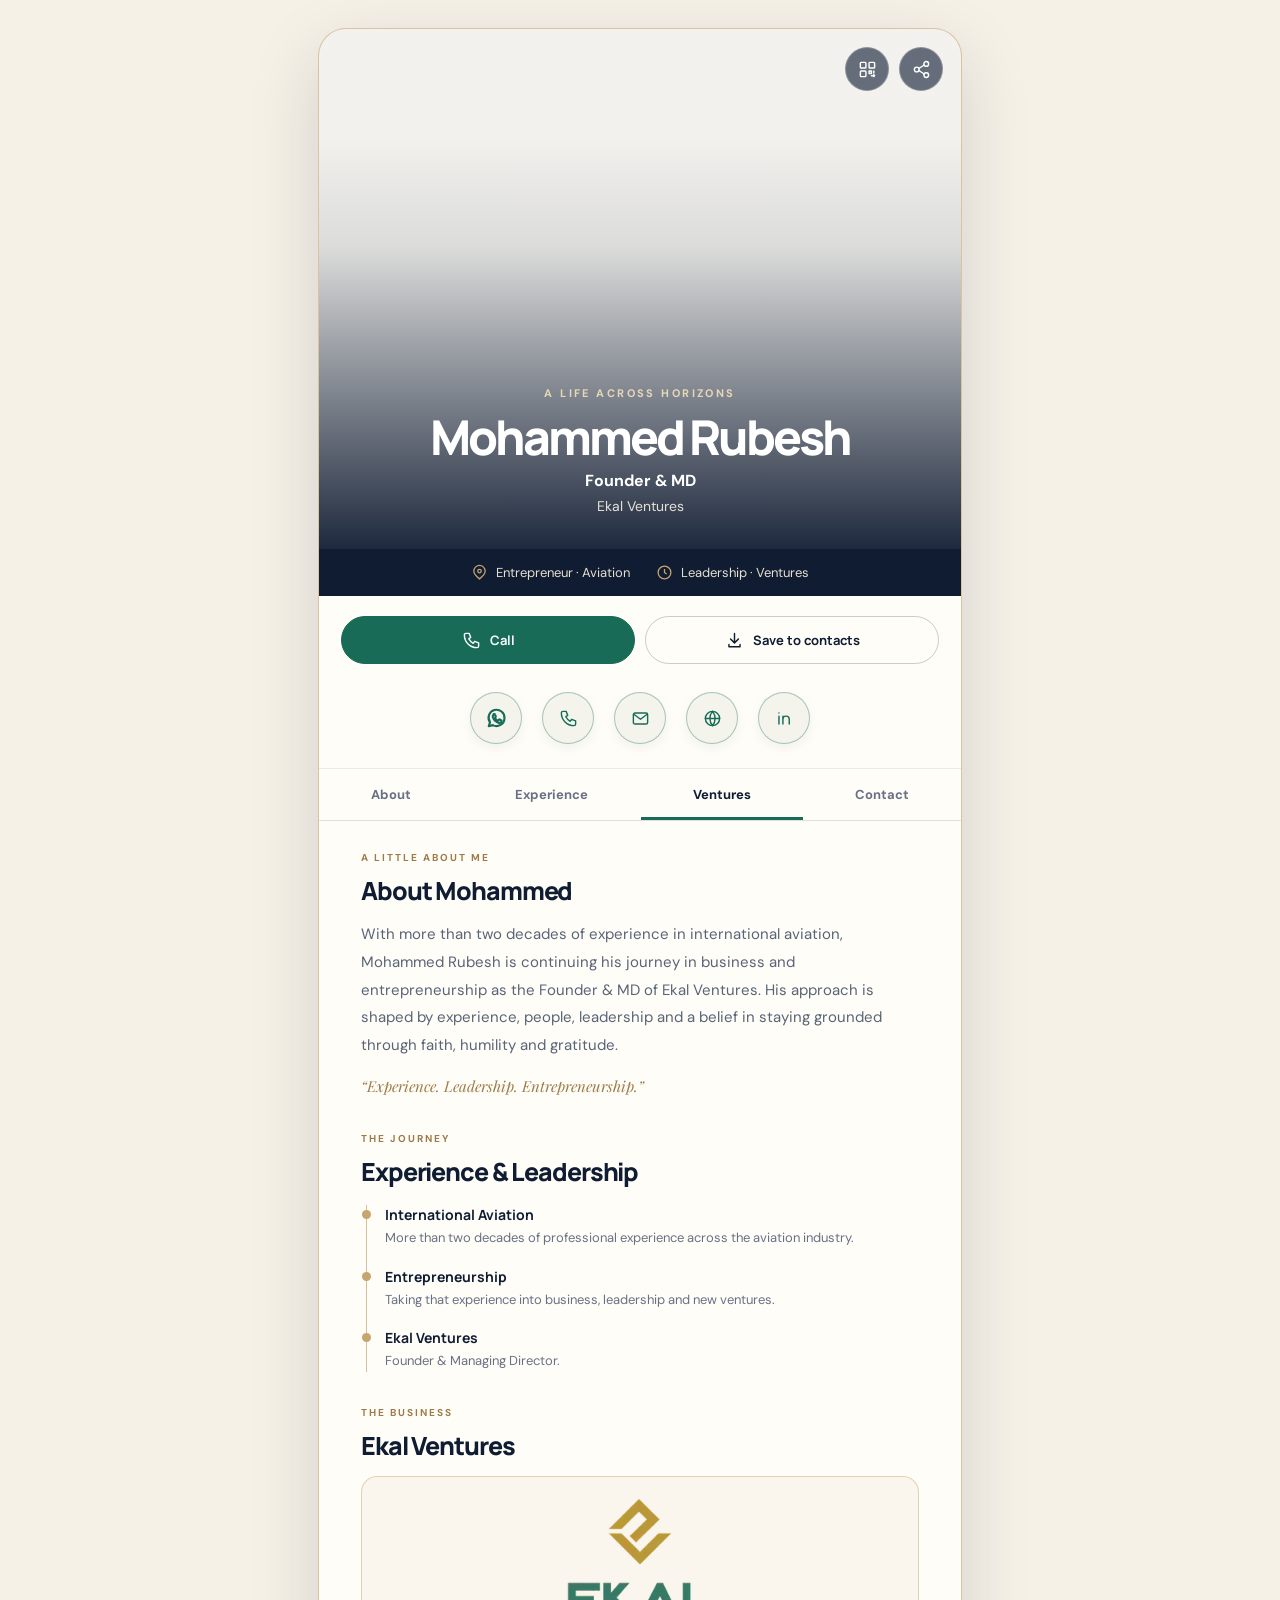
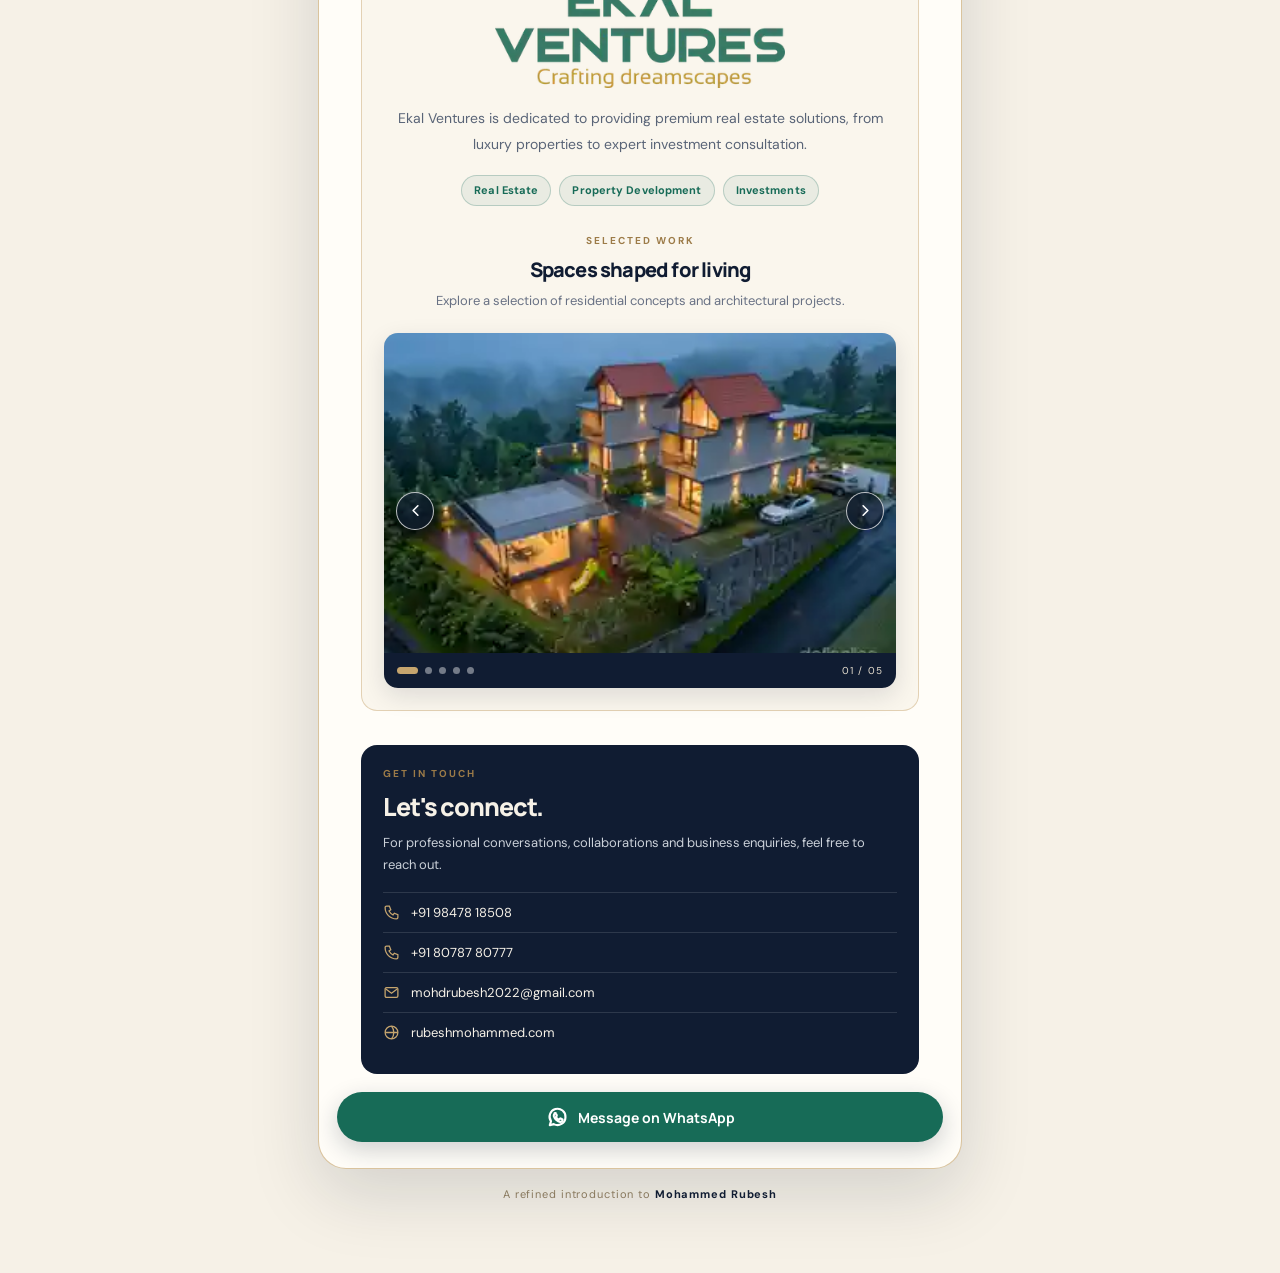
==== commit 3823615a: "Update index.html" ====
--- a/nfc-rubesh-muhammed/index.html
+++ b/nfc-rubesh-muhammed/index.html
@@ -1,1139 +1,1377 @@
 <!DOCTYPE html>
 <html lang="en">
 <head>
-<meta charset="utf-8">
+<meta charset="UTF-8">
 <meta name="viewport" content="width=device-width, initial-scale=1">
 <meta name="theme-color" content="#101c32">
-<meta name="description" content="Mohammed Rubesh — Founder & MD of Ekal Ventures.">
-<title>Mohammed Rubesh | Interactive NFC Card</title>
+<meta name="description" content="Mohammed Rubesh — Founder & MD, Ekal Ventures.">
+<title>Mohammed Rubesh | Digital Profile</title>
 
 <link rel="preconnect" href="https://fonts.googleapis.com">
 <link rel="preconnect" href="https://fonts.gstatic.com" crossorigin>
-<link href="https://fonts.googleapis.com/css2?family=DM+Sans:wght@400;500;600;700&family=Manrope:wght@400;500;600;700;800&family=Playfair+Display:ital,wght@0,500;0,600;1,500&display=swap" rel="stylesheet">
+<link href="https://fonts.googleapis.com/css2?family=DM+Sans:wght@400;500;600;700;800&family=Manrope:wght@400;500;600;700;800&family=Playfair+Display:ital,wght@0,500;0,600;1,500&display=swap" rel="stylesheet">
 
 <style>
 :root {
-  --navy: #101c32;
-  --navy2: #1b2b46;
-  --gold: #c6a56e;
-  --gold2: #9c7b48;
-  --ivory: #f6f1e7;
-  --paper: #fffdf8;
-  --emerald: #176b57;
-  --muted: #687184;
-}
-
-* { box-sizing: border-box; }
-html { scroll-behavior: smooth; }
+  --navy:#101c32;
+  --navy2:#1b2b46;
+  --gold:#c6a56e;
+  --gold2:#9c7b48;
+  --ivory:#f6f1e7;
+  --paper:#fffdf8;
+  --green:#176b57;
+  --muted:#687184;
+}
+
+* { box-sizing:border-box; }
+
+html {
+  scroll-behavior:smooth;
+  scroll-padding-top:76px;
+}
 
 body {
-  margin: 0;
-  min-height: 100vh;
-  background:
-    radial-gradient(circle at 10% 10%, rgba(198,165,110,.18), transparent 27%),
-    radial-gradient(circle at 92% 82%, rgba(23,107,87,.09), transparent 26%),
-    var(--ivory);
-  color: var(--navy);
-  font-family: "DM Sans", sans-serif;
-  display: flex;
-  align-items: center;
-  justify-content: center;
-  padding: 28px 15px;
-  overflow-x: hidden;
-}
-
-.stage {
-  width: min(100%, 440px);
-  perspective: 1400px;
-}
-
-.intro {
-  text-align: center;
-  margin-bottom: 10px;
+  margin:0;
+  background:var(--ivory);
+  color:var(--navy);
+  font-family:"DM Sans",sans-serif;
+}
+
+a { color:inherit; }
+
+.site-header {
+  height:72px;
+  padding:0 clamp(18px,5vw,64px);
+  display:flex;
+  align-items:center;
+  justify-content:space-between;
+  background:rgba(255,253,248,.94);
+  border-bottom:1px solid rgba(16,28,50,.1);
+  position:sticky;
+  top:0;
+  z-index:20;
+  backdrop-filter:blur(12px);
 }
 
 .brand {
-  font: 800 15px Manrope, sans-serif;
-  letter-spacing: -.07em;
-  color: var(--navy);
-}
-
-.brand span { color: var(--gold2); }
-
-.intro p {
-  font-size: 9px;
-  letter-spacing: .2em;
-  text-transform: uppercase;
-  color: #84785f;
-  margin: 7px 0 0;
-}
-
-.flip-wrap {
-  position: relative;
-  width: 100%;
-  height: 610px;
-  min-height: 0;
-  perspective: 1400px;
-  cursor: pointer;
-  outline: none;
-  touch-action: pan-y;
-}
-
-.flip-card {
-  position: relative;
-  width: 100%;
-  height: 100%;
-  transform-style: preserve-3d;
-  transition: transform .9s cubic-bezier(.2,.72,.2,1);
-  border-radius: 4px;
-}
-
-.flip-wrap.is-flipped .flip-card {
-  transform: rotateY(180deg);
-}
-
-.face {
-  position: absolute;
-  inset: 0;
-  backface-visibility: hidden;
-  -webkit-backface-visibility: hidden;
-  overflow: hidden;
-  border: 1px solid rgba(198,165,110,.7);
-  background: var(--paper);
-  box-shadow: 0 28px 80px rgba(16,28,50,.18);
-  border-radius: 4px;
-  isolation: isolate;
-}
-
-.front {
-  visibility: visible;
-  z-index: 2;
-}
-
-.back {
-  visibility: hidden;
-  z-index: 1;
-}
-
-.flip-wrap.is-flipped .front {
-  visibility: hidden;
-  z-index: 1;
-}
-
-.flip-wrap.is-flipped .back {
-  visibility: visible;
-  z-index: 2;
-}
-
-.front {
-  background: linear-gradient(155deg,var(--navy),#172842 70%,#20334c);
-  color: var(--ivory);
-  display: flex;
-  flex-direction: column;
-  align-items: center;
-  text-align: center;
-  padding: 30px 26px 23px;
-}
-
-.front:before,
-.front:after {
-  content: "";
-  position: absolute;
-  border: 1px solid rgba(198,165,110,.25);
-  border-radius: 50%;
-  width: 390px;
-  height: 390px;
-  top: -235px;
-  left: 50%;
-  transform: translateX(-50%);
-  pointer-events: none;
-}
-
-.front:after {
-  width: 315px;
-  height: 315px;
-  top: -197px;
-  border-color: rgba(198,165,110,.17);
-}
-
-.corner {
-  position: absolute;
-  width: 48px;
-  height: 48px;
-  border-color: var(--gold);
-  opacity: .8;
-}
-
-.corner.tl {
-  top: 13px;
-  left: 13px;
-  border-top: 1px solid;
-  border-left: 1px solid;
-}
-
-.corner.tr {
-  top: 13px;
-  right: 13px;
-  border-top: 1px solid;
-  border-right: 1px solid;
-}
-
-.corner.bl {
-  bottom: 13px;
-  left: 13px;
-  border-bottom: 1px solid;
-  border-left: 1px solid;
-}
-
-.corner.br {
-  bottom: 13px;
-  right: 13px;
-  border-bottom: 1px solid;
-  border-right: 1px solid;
-}
-
-.monogram {
-  font: 600 12px Manrope, sans-serif;
-  letter-spacing: .2em;
-  color: var(--gold);
-  position: relative;
-  z-index: 1;
-}
-
-.photo-ring {
-  width: 118px;
-  height: 136px;
-  margin: 16px auto 12px;
-  padding: 5px;
-  border: 1px solid var(--gold);
-  background: rgba(255,255,255,.07);
-  position: relative;
-  z-index: 1;
-  box-shadow: 0 14px 36px rgba(0,0,0,.2);
-}
-
-.photo-ring img {
-  width: 100%;
-  height: 100%;
-  object-fit: cover;
-  object-position: center 24%;
-  display: block;
-}
-
-.name {
-  font: 600 clamp(29px,8vw,36px)/1.03 Manrope, sans-serif;
-  letter-spacing: -.075em;
-  color: #fff;
-  margin: 0;
-}
-
-.title {
-  font-size: 11px;
-  color: #e7d7b8;
-  font-weight: 700;
-  margin-top: 11px;
-}
-
-.companies {
-  font-size: 10px;
-  color: #c7ced7;
-  margin-top: 5px;
-}
-
-.motto {
-  font: italic 13px/1.45 "Playfair Display", serif;
-  color: #d7c8ac;
-  margin: 10px 0 0;
-  max-width: 285px;
-}
-
-.front-bottom {
-  margin-top: auto;
-  display: flex;
-  align-items: center;
-  justify-content: space-between;
-  width: 100%;
-  border-top: 1px solid rgba(198,165,110,.35);
-  padding-top: 15px;
-  color: #c5b18d;
-  font-size: 8px;
-  letter-spacing: .16em;
-  text-transform: uppercase;
-}
-
-.tap-hint {
-  display: flex;
-  align-items: center;
-  gap: 7px;
-  color: #fff;
-  font-size: 9px;
-  letter-spacing: .13em;
-  text-transform: uppercase;
-}
-
-.tap-hint b {
-  display: grid;
-  place-items: center;
-  width: 21px;
-  height: 21px;
-  border: 1px solid rgba(198,165,110,.7);
-  border-radius: 50%;
-  font-size: 12px;
-  color: var(--gold);
-}
-
-.back {
-  transform: rotateY(180deg);
-  display: flex;
-  flex-direction: column;
-  background: var(--paper);
-  color: var(--navy);
-}
-
-.back-head {
-  padding: 14px 17px 11px;
-  background: var(--navy);
-  color: var(--ivory);
-  position: relative;
-  overflow: hidden;
-}
-
-.back-head:after {
-  content: "";
-  position: absolute;
-  width: 210px;
-  height: 210px;
-  border: 1px solid rgba(198,165,110,.22);
-  border-radius: 50%;
-  right: -100px;
-  top: -130px;
-}
-
-.back-head small {
-  font-size: 8px;
-  letter-spacing: .2em;
-  color: var(--gold);
-  text-transform: uppercase;
-}
-
-.back-head h2 {
-  font: 600 23px Manrope, sans-serif;
-  letter-spacing: -.06em;
-  margin: 8px 0 4px;
-}
-
-.back-head p {
-  font-size: 10px;
-  color: #c9d0d8;
-  margin: 0;
-}
-
-.back-content {
-  padding: 4px 23px;
-  display: flex;
-  flex-direction: column;
-  gap: 0;
-  flex: 1;
-}
-
-.contact {
-  display: flex;
-  align-items: center;
-  gap: 12px;
-  padding: 7px 0;
-  border-bottom: 1px solid rgba(16,28,50,.09);
-  text-decoration: none;
-  color: var(--navy);
-  min-height: 44px;
-}
-
-.contact:last-of-type { border-bottom: 0; }
-
-.contact-icon {
-  width: 30px;
-  height: 30px;
-  display: grid;
-  place-items: center;
-  border-radius: 50%;
-  background: #f1ebdf;
-  color: var(--gold2);
-  border: 1px solid rgba(198,165,110,.35);
-  font-size: 13px;
-  flex: 0 0 auto;
-}
-
-.contact span.label {
-  display: block;
-  font-size: 8px;
-  letter-spacing: .08em;
-  color: #7c8190;
-  text-transform: uppercase;
-  margin-bottom: 3px;
-}
-
-.contact strong {
-  font: 700 10px Manrope, sans-serif;
-  overflow-wrap: anywhere;
-}
-
-.contact strong a {
-  color: inherit;
-  text-decoration: none;
-}
-
-.contact-icon svg,
-.arr svg {
-  width: 15px;
-  height: 15px;
-  display: block;
-  fill: none;
-  stroke: currentColor;
-  stroke-width: 1.65;
-  stroke-linecap: round;
-  stroke-linejoin: round;
-}
-
-.arr {
-  display: grid;
-  place-items: center;
-  width: 24px;
-  height: 24px;
-  border: 1px solid rgba(198,165,110,.4);
-  border-radius: 50%;
-  color: var(--gold2);
-  background: #fbf7ef;
-  margin-left: auto;
-}
-
-.back-bottom {
-  margin-top: auto;
-  padding: 8px 23px 10px;
-  background: #f1ebdf;
-}
-
-.qr-row {
-  display: flex;
-  align-items: center;
-  gap: 13px;
-}
-
-.qr-row img {
-  width: 68px;
-  height: 68px;
-  padding: 5px;
-  background: #fff;
-  border: 1px solid rgba(198,165,110,.65);
-  object-fit: contain;
-}
-
-.qr-copy { flex: 1; }
-
-.qr-copy small {
-  font-size: 8px;
-  color: var(--gold2);
-  letter-spacing: .16em;
-  text-transform: uppercase;
-}
-
-.qr-copy strong {
-  display: block;
-  font: 700 11px Manrope, sans-serif;
-  margin: 5px 0;
-}
-
-.qr-copy a {
-  font-size: 9px;
-  color: var(--emerald);
-  text-decoration: none;
-  font-weight: 700;
-}
-
-.back-actions {
-  display: grid;
-  grid-template-columns: 1fr 1fr;
-  gap: 8px;
-  margin-top: 7px;
-}
-
-.back-actions button {
-  padding: 8px 5px;
-  border: 1px solid rgba(16,28,50,.2);
-  background: transparent;
-  color: var(--navy);
-  font: 700 8px Manrope, sans-serif;
-  letter-spacing: .07em;
-  text-transform: uppercase;
-  cursor: pointer;
-  transition: .25s;
-}
-
-.back-actions button:first-child {
-  background: var(--navy);
-  border-color: var(--navy);
-  color: var(--ivory);
-}
-
-.back-actions button:hover {
-  transform: translateY(-2px);
-  border-color: var(--gold);
-}
-
-.flip-back-hint {
-  text-align: center;
-  padding: 7px 4px;
-  background: #fffdf8;
-  color: #88785d;
-  font-size: 6px;
-  letter-spacing: .14em;
-  text-transform: uppercase;
-  border-top: 1px solid rgba(198,165,110,.25);
-}
-
-.below {
-  text-align: center;
-  margin-top: 12px;
-  color: #827861;
-  font-size: 9px;
-  letter-spacing: .08em;
-}
-
-.below strong { color: var(--navy); }
-
-.flip-wrap:hover .face {
-  box-shadow: 0 34px 90px rgba(16,28,50,.22);
-}
-
-/* Front-side Save Contact and social buttons */
-.front-actions {
-  position: relative;
-  z-index: 3;
-  width: 100%;
-  margin: 10px 0 7px;
-  display: flex;
-  flex-direction: column;
-  gap: 7px;
-}
-
-.front-save {
-  display: flex;
-  align-items: center;
-  justify-content: center;
-  gap: 8px;
-  width: 100%;
-  min-height: 34px;
-  padding: 7px 12px;
-  background: var(--gold);
-  border: 1px solid var(--gold);
-  color: var(--navy);
-  font: 800 10px Manrope, sans-serif;
-  letter-spacing: .1em;
-  text-transform: uppercase;
-  cursor: pointer;
-  transition: .2s;
-}
-
-.front-save:hover {
-  background: #d8bd8f;
-  transform: translateY(-2px);
-}
-
-.front-socials {
-  display: flex;
-  align-items: center;
-  justify-content: center;
-  gap: 8px;
-  flex-wrap: wrap;
-}
-
-.front-socials a {
-  display: flex;
-  align-items: center;
-  justify-content: center;
-  gap: 5px;
-  min-height: 27px;
-  padding: 5px 8px;
-  border: 1px solid rgba(198,165,110,.55);
-  color: #f6f1e7;
-  text-decoration: none;
-  font: 700 8px Manrope, sans-serif;
-  letter-spacing: .06em;
-  text-transform: uppercase;
-  background: rgba(255,255,255,.04);
-  transition: .2s;
-}
-
-.front-socials a:hover {
-  background: rgba(198,165,110,.16);
-  border-color: var(--gold);
-}
-
-.front-socials svg,
-.front-save svg {
-  width: 12px;
-  height: 12px;
-  fill: none;
-  stroke: currentColor;
-  stroke-width: 1.7;
-  stroke-linecap: round;
-  stroke-linejoin: round;
-}
-
-@media(max-width:480px) {
-  body {
-    padding: 14px 12px 22px;
-    align-items: flex-start;
+  font:800 24px Manrope,sans-serif;
+  letter-spacing:-.08em;
+}
+
+.brand span { color:var(--gold2); }
+
+.menu-button {
+  width:42px;
+  height:42px;
+  border:1px solid rgba(16,28,50,.14);
+  background:transparent;
+  border-radius:50%;
+  display:grid;
+  place-items:center;
+  cursor:pointer;
+  color:var(--navy);
+}
+
+.menu-button svg {
+  width:20px;
+  height:20px;
+  stroke:currentColor;
+  fill:none;
+  stroke-width:1.8;
+  stroke-linecap:round;
+}
+
+.page {
+  width:min(100%,680px);
+  margin:28px auto 50px;
+  padding:0 18px;
+}
+
+.profile-shell {
+  overflow:hidden;
+  border:1px solid rgba(198,165,110,.65);
+  border-radius:28px;
+  background:var(--paper);
+  box-shadow:0 24px 70px rgba(16,28,50,.15);
+}
+
+.hero {
+  height:520px;
+  min-height:440px;
+  position:relative;
+  display:flex;
+  align-items:flex-end;
+  justify-content:center;
+  text-align:center;
+  color:white;
+  background-image:
+    linear-gradient(
+      180deg,
+      rgba(16,28,50,.05) 20%,
+      rgba(16,28,50,.15) 42%,
+      rgba(16,28,50,.94) 100%
+    ),
+    url("https://ekalventures.com/nfc-rubesh-muhammed/rubesh-pf.jpeg");
+  background-size:cover;
+  background-position:center 27%;
+}
+
+.hero-tools {
+  position:absolute;
+  right:18px;
+  top:18px;
+  display:flex;
+  gap:10px;
+}
+
+.icon-button {
+  width:44px;
+  height:44px;
+  border:1px solid rgba(255,255,255,.24);
+  border-radius:50%;
+  background:rgba(16,28,50,.62);
+  color:#fff;
+  display:grid;
+  place-items:center;
+  cursor:pointer;
+  backdrop-filter:blur(8px);
+}
+
+.icon-button svg,
+.social-link svg,
+.action-button svg,
+.detail-icon svg,
+.sticky-message svg {
+  width:19px;
+  height:19px;
+  fill:none;
+  stroke:currentColor;
+  stroke-width:1.8;
+  stroke-linecap:round;
+  stroke-linejoin:round;
+}
+
+.hero-copy {
+  position:relative;
+  z-index:1;
+  padding:30px 22px 34px;
+  width:100%;
+}
+
+.eyebrow {
+  font-size:11px;
+  letter-spacing:.22em;
+  text-transform:uppercase;
+  color:#e7d7b8;
+  font-weight:700;
+}
+
+.hero h1 {
+  font:800 clamp(32px,7vw,48px)/1.05 Manrope,sans-serif;
+  letter-spacing:-.065em;
+  margin:12px 0 8px;
+}
+
+.hero-role {
+  font-size:16px;
+  font-weight:700;
+  color:#fff;
+}
+
+.hero-company {
+  font-size:14px;
+  color:#e5e0d7;
+  margin-top:6px;
+}
+
+.info-strip {
+  background:var(--navy);
+  color:var(--ivory);
+  padding:15px 20px;
+  display:flex;
+  justify-content:center;
+  gap:26px;
+  flex-wrap:wrap;
+}
+
+.info-item {
+  display:flex;
+  align-items:center;
+  gap:8px;
+  font-size:13px;
+  color:#e7dfd0;
+}
+
+.info-item svg {
+  width:17px;
+  height:17px;
+  stroke:var(--gold);
+  fill:none;
+  stroke-width:1.8;
+}
+
+.actions {
+  padding:20px 22px 8px;
+  display:grid;
+  grid-template-columns:1fr 1fr;
+  gap:10px;
+  background:var(--paper);
+}
+
+.action-button {
+  height:48px;
+  display:flex;
+  align-items:center;
+  justify-content:center;
+  gap:9px;
+  border-radius:28px;
+  text-decoration:none;
+  font:700 13px Manrope,sans-serif;
+  border:1px solid var(--green);
+  background:var(--green);
+  color:white;
+  cursor:pointer;
+  transition:transform .2s,background .2s;
+}
+
+.action-button.secondary {
+  background:transparent;
+  color:var(--navy);
+  border-color:rgba(16,28,50,.22);
+}
+
+.action-button:active { transform:scale(.98); }
+
+.action-button:disabled {
+  opacity:.7;
+  cursor:wait;
+}
+
+/* CLEARER WHATSAPP ICON */
+
+.social-link[aria-label="WhatsApp"] svg,
+.sticky-message svg {
+  width:21px;
+  height:21px;
+  stroke-width:2.25;
+}
+
+.socials {
+  display:flex;
+  justify-content:center;
+  gap:clamp(10px,3vw,20px);
+  padding:20px 16px 24px;
+  background:var(--paper);
+  flex-wrap:wrap;
+}
+
+.social-link {
+  width:52px;
+  height:52px;
+  border-radius:50%;
+  border:1px solid rgba(23,107,87,.35);
+  background:#f4f4ed;
+  color:var(--green);
+  display:grid;
+  place-items:center;
+  text-decoration:none;
+  box-shadow:0 4px 12px rgba(16,28,50,.06);
+  transition:.2s;
+}
+
+.social-link:hover {
+  background:var(--green);
+  color:white;
+  transform:translateY(-2px);
+}
+
+.tabs {
+  position:sticky;
+  top:72px;
+  z-index:10;
+  display:flex;
+  overflow-x:auto;
+  background:var(--paper);
+  border-top:1px solid rgba(16,28,50,.08);
+  border-bottom:1px solid rgba(16,28,50,.12);
+  scrollbar-width:none;
+}
+
+.tabs::-webkit-scrollbar { display:none; }
+
+.tab {
+  flex:1 0 auto;
+  min-width:95px;
+  padding:17px 14px 14px;
+  text-align:center;
+  text-decoration:none;
+  color:#687184;
+  font-weight:700;
+  font-size:13px;
+  border-bottom:3px solid transparent;
+}
+
+.tab.active,
+.tab:hover {
+  color:var(--navy);
+  border-color:var(--green);
+}
+
+.content {
+  padding:30px clamp(22px,6vw,42px) 34px;
+  background:var(--paper);
+}
+
+.section {
+  margin:0 0 34px;
+  scroll-margin-top:140px;
+}
+
+.section:last-child { margin-bottom:0; }
+
+.section-kicker {
+  font-size:10px;
+  letter-spacing:.2em;
+  text-transform:uppercase;
+  color:var(--gold2);
+  font-weight:700;
+  margin-bottom:9px;
+}
+
+.section h2 {
+  font:800 25px Manrope,sans-serif;
+  letter-spacing:-.045em;
+  margin:0 0 13px;
+}
+
+.about-copy {
+  font-size:15px;
+  line-height:1.85;
+  color:#596477;
+  margin:0;
+}
+
+.about-note {
+  font:italic 15px/1.6 "Playfair Display",serif;
+  color:var(--gold2);
+  margin:14px 0 0;
+}
+
+.timeline {
+  border-left:1px solid rgba(198,165,110,.7);
+  padding-left:18px;
+  margin:16px 0 0 5px;
+}
+
+.timeline-item {
+  position:relative;
+  margin:0 0 18px;
+}
+
+.timeline-item:before {
+  content:"";
+  position:absolute;
+  width:9px;
+  height:9px;
+  border-radius:50%;
+  background:var(--gold);
+  left:-23px;
+  top:5px;
+}
+
+.timeline-item strong {
+  display:block;
+  font:700 14px Manrope,sans-serif;
+}
+
+.timeline-item span {
+  display:block;
+  color:#687184;
+  font-size:13px;
+  margin-top:4px;
+  line-height:1.6;
+}
+
+.venture-card {
+  padding:16px 17px;
+  border:1px solid rgba(198,165,110,.45);
+  background:#faf6ed;
+  border-radius:14px;
+  margin-top:12px;
+}
+
+.venture-card strong {
+  font:700 15px Manrope,sans-serif;
+}
+
+.venture-card p {
+  font-size:13px;
+  line-height:1.65;
+  color:#687184;
+  margin:6px 0 0;
+}
+
+.contact-panel {
+  background:var(--navy);
+  color:var(--ivory);
+  padding:22px;
+  border-radius:16px;
+}
+
+.contact-panel h2 { margin-bottom:8px; }
+
+.contact-panel p {
+  font-size:13px;
+  line-height:1.7;
+  color:#cbd1d9;
+  margin:0 0 16px;
+}
+
+.contact-line {
+  display:flex;
+  align-items:center;
+  gap:11px;
+  padding:11px 0;
+  border-top:1px solid rgba(255,255,255,.12);
+  font-size:13px;
+  text-decoration:none;
+}
+
+.contact-line svg {
+  width:17px;
+  height:17px;
+  stroke:var(--gold);
+  fill:none;
+  stroke-width:1.8;
+  flex:0 0 auto;
+}
+
+.sticky-message {
+  position:sticky;
+  bottom:12px;
+  z-index:12;
+  padding:0 18px 14px;
+  margin-top:-4px;
+  pointer-events:none;
+}
+
+.sticky-message a {
+  height:50px;
+  border-radius:28px;
+  background:var(--green);
+  color:white;
+  text-decoration:none;
+  display:flex;
+  align-items:center;
+  justify-content:center;
+  gap:9px;
+  font:700 14px Manrope,sans-serif;
+  box-shadow:0 8px 24px rgba(16,28,50,.2);
+  pointer-events:auto;
+}
+
+.footer {
+  text-align:center;
+  color:#88785d;
+  font-size:11px;
+  letter-spacing:.08em;
+  padding:18px 10px 22px;
+}
+
+.footer strong { color:var(--navy); }
+
+/* QR POPUP */
+
+.modal {
+  position:fixed;
+  inset:0;
+  background:rgba(8,16,29,.72);
+  display:none;
+  align-items:center;
+  justify-content:center;
+  padding:20px;
+  z-index:50;
+}
+
+.modal.open { display:flex; }
+
+.modal-card {
+  width:min(100%,340px);
+  background:var(--paper);
+  border-radius:18px;
+  padding:24px;
+  text-align:center;
+  position:relative;
+}
+
+.modal-card h3 {
+  font:800 20px Manrope,sans-serif;
+  margin:0 0 8px;
+}
+
+.modal-card p {
+  font-size:12px;
+  color:#687184;
+  margin:0 0 16px;
+}
+
+#qrCode {
+  width:220px;
+  height:220px;
+  max-width:100%;
+  object-fit:contain;
+  background:white;
+  padding:8px;
+}
+
+.close-modal {
+  position:absolute;
+  right:12px;
+  top:12px;
+  width:32px;
+  height:32px;
+  border-radius:50%;
+  border:1px solid #ddd;
+  background:white;
+  font-size:18px;
+  cursor:pointer;
+}
+
+@media(max-width:520px) {
+  .site-header {
+    height:62px;
+    padding:0 18px;
   }
 
-  .stage {
-    width: 100%;
-    max-width: 390px;
-    margin: 0 auto;
+  .page {
+    margin:0 auto 28px;
+    padding:0;
   }
 
-  .flip-wrap {
-    height: 590px;
-    min-height: 0;
+  .profile-shell {
+    border-radius:0;
+    border-left:0;
+    border-right:0;
   }
 
-  .front { padding: 20px 16px 15px; }
-
-  .photo-ring {
-    width: 112px;
-    height: 128px;
-    margin: 16px auto 10px;
+  .hero {
+    height:500px;
+    min-height:430px;
+    background-position:center 24%;
   }
 
-  .name { font-size: 28px; }
-
-  .title {
-    font-size: 10px;
-    margin-top: 7px;
+  .hero-copy { padding-bottom:28px; }
+
+  .info-strip {
+    gap:10px 18px;
+    padding:13px 12px;
   }
 
-  .companies { font-size: 9px; }
-
-  .motto {
-    font-size: 12px;
-    margin-top: 8px;
+  .info-item { font-size:11px; }
+
+  .actions {
+    padding:16px 14px 5px;
+    gap:8px;
   }
 
-  .front-actions {
-    margin: 9px 0 6px;
-    gap: 6px;
+  .action-button {
+    height:46px;
+    font-size:11px;
   }
 
-  .front-save {
-    min-height: 33px;
-    padding: 6px 10px;
-    font-size: 8px;
+  .socials {
+    gap:12px;
+    padding:17px 12px 20px;
   }
 
-  .front-socials { gap: 5px; }
-
-  .front-socials a {
-    min-height: 26px;
-    padding: 4px 7px;
-    font-size: 6.5px;
+  .social-link {
+    width:46px;
+    height:46px;
   }
 
-  .front-bottom {
-    padding-top: 8px;
-    font-size: 7px;
+  .tabs { top:62px; }
+
+  .tab {
+    min-width:84px;
+    padding:14px 10px 12px;
+    font-size:12px;
   }
 
-  .back-head { padding: 14px 16px 10px; }
-
-  .back-head h2 {
-    font-size: 19px;
-    margin: 6px 0 3px;
+  .content { padding:26px 22px 30px; }
+
+  .section h2 { font-size:23px; }
+
+  .about-copy { font-size:14px; }
+
+  .sticky-message {
+    padding-left:14px;
+    padding-right:14px;
   }
 
-  .back-content { padding: 3px 15px; }
-
-  .contact {
-    min-height: 42px;
-    padding: 6px 0;
-    gap: 8px;
-  }
-
-  .contact-icon {
-    width: 26px;
-    height: 26px;
-  }
-
-  .contact strong { font-size: 9px; }
-
-  .back-bottom { padding: 8px 15px 10px; }
-
-  .qr-row img {
-    width: 65px;
-    height: 65px;
-  }
-
-  .back-actions { margin-top: 7px; }
-
-  .back-actions button {
-    padding: 8px 5px;
-    font-size: 7px;
-  }
-
-  .flip-back-hint {
-    font-size: 6px;
-    padding: 7px 4px;
-  }
-
-  .below { margin-top: 12px; }
-}
-
-@media(max-width:360px) {
-  .flip-wrap {
-    height: 590px;
-    min-height: 0;
-  }
-
-  .photo-ring {
-    width: 104px;
-    height: 118px;
-    margin-top: 14px;
-  }
-
-  .front-socials a {
-    font-size: 6px;
-    padding: 4px 6px;
-  }
+  .footer { padding-bottom:22px; }
 }
 
 @media(prefers-reduced-motion:reduce) {
-  .flip-card { transition: none; }
-  * { scroll-behavior: auto !important; }
-}
+  html { scroll-behavior:auto; }
+  * { transition:none!important; }
+}
+
+/* EKAL VENTURES BRAND SHOWCASE */
+.ekal-brand-panel {
+  padding:22px;
+  border:1px solid rgba(198,165,110,.45);
+  background:#faf6ed;
+  border-radius:16px;
+  text-align:center;
+}
+.ekal-logo {
+  display:block;
+  width:min(100%,290px);
+  max-height:190px;
+  object-fit:contain;
+  margin:0 auto 18px;
+  border-radius:8px;
+}
+.ekal-description {
+  max-width:520px;
+  margin:0 auto;
+  color:#596477;
+  font-size:14px;
+  line-height:1.8;
+}
+.ekal-tags {
+  display:flex;
+  justify-content:center;
+  flex-wrap:wrap;
+  gap:8px;
+  margin-top:18px;
+}
+.ekal-tags span {
+  display:inline-flex;
+  align-items:center;
+  min-height:31px;
+  padding:7px 12px;
+  border:1px solid rgba(23,107,87,.24);
+  border-radius:999px;
+  background:rgba(23,107,87,.07);
+  color:var(--green);
+  font-size:11px;
+  font-weight:700;
+  letter-spacing:.01em;
+}
+.ekal-gallery-heading {
+  margin:28px 0 14px;
+}
+.ekal-gallery-heading h3 {
+  margin:0 0 7px;
+  font:800 20px Manrope,sans-serif;
+  letter-spacing:-.04em;
+}
+.ekal-gallery-heading p {
+  margin:0;
+  color:#687184;
+  font-size:13px;
+  line-height:1.65;
+}
+.ekal-gallery {
+  display:grid;
+  grid-template-columns:1fr 1fr;
+  gap:10px;
+}
+.ekal-gallery-item {
+  margin:0;
+  overflow:hidden;
+  border-radius:13px;
+  background:#e9e4d9;
+  aspect-ratio:4 / 3;
+  box-shadow:0 5px 16px rgba(16,28,50,.08);
+}
+.ekal-gallery-item.ekal-gallery-wide {
+  grid-column:1 / -1;
+  aspect-ratio:16 / 9;
+}
+.ekal-gallery-item img {
+  display:block;
+  width:100%;
+  height:100%;
+  object-fit:cover;
+  transition:transform .45s ease;
+}
+.ekal-gallery-item:hover img {
+  transform:scale(1.035);
+}
+@media(max-width:520px) {
+  .ekal-brand-panel { padding:18px 15px; }
+  .ekal-logo { width:min(100%,250px); max-height:160px; }
+  .ekal-description { font-size:13px; }
+  .ekal-gallery { gap:8px; }
+  .ekal-gallery-item { border-radius:10px; }
+}
+
+
+/* EKAL VENTURES IMAGE SLIDER — contained within the brand panel */
+.ekal-slider {
+  position:relative;
+  width:100%;
+  margin:22px auto 0;
+  overflow:hidden;
+  border-radius:14px;
+  background:#e8e2d7;
+  box-shadow:0 8px 24px rgba(16,28,50,.12);
+}
+.ekal-slides { position:relative; width:100%; aspect-ratio:16 / 10; }
+.ekal-slide {
+  position:absolute;
+  inset:0;
+  margin:0;
+  opacity:0;
+  visibility:hidden;
+  transition:opacity .55s ease, visibility .55s ease;
+}
+.ekal-slide.active { opacity:1; visibility:visible; }
+.ekal-slide img { width:100%; height:100%; display:block; object-fit:cover; }
+.ekal-arrow {
+  position:absolute;
+  top:50%;
+  transform:translateY(-50%);
+  width:38px;
+  height:38px;
+  border:1px solid rgba(255,255,255,.72);
+  border-radius:50%;
+  background:rgba(16,28,50,.68);
+  color:#fff;
+  display:grid;
+  place-items:center;
+  cursor:pointer;
+  z-index:2;
+}
+.ekal-arrow svg { width:19px; height:19px; fill:none; stroke:currentColor; stroke-width:2; stroke-linecap:round; stroke-linejoin:round; }
+.ekal-prev { left:12px; }
+.ekal-next { right:12px; }
+.ekal-slider-footer {
+  display:flex;
+  justify-content:space-between;
+  align-items:center;
+  padding:11px 13px;
+  background:var(--navy);
+}
+.ekal-dots { display:flex; align-items:center; gap:7px; }
+.ekal-dot {
+  width:7px; height:7px; padding:0; border:0; border-radius:50%;
+  background:rgba(255,255,255,.42); cursor:pointer;
+}
+.ekal-dot.active { width:21px; border-radius:8px; background:var(--gold); }
+.ekal-count { color:#e7dfd0; font-size:10px; letter-spacing:.12em; }
+.social-link[aria-label="WhatsApp"] svg,
+.sticky-message svg { width:23px; height:23px; stroke-width:2.25; }
+@media(max-width:520px) {
+  .ekal-slides { aspect-ratio:4 / 3; }
+  .ekal-arrow { width:34px; height:34px; }
+}
+
 </style>
 </head>
 
 <body>
-<main class="stage">
-
-  <header class="intro">
-    <div class="brand">MR<span>.</span></div>
-    <p>Tap the card to turn · Digital profile</p>
-  </header>
-
-  <div class="flip-wrap" id="flipWrap" role="button" tabindex="0"
-       aria-label="Flip digital business card" aria-pressed="false">
-
-    <div class="flip-card">
-
-      <!-- FRONT SIDE -->
-      <section class="face front" aria-label="Front of business card">
-
-        <i class="corner tl"></i>
-        <i class="corner tr"></i>
-        <i class="corner bl"></i>
-        <i class="corner br"></i>
-
-        <div class="monogram">A LIFE ACROSS HORIZONS</div>
-
-        <div class="photo-ring">
-          <img
-            src="https://ekalventures.com/nfc-rubesh-muhammed/rubesh-pf.jpeg"
-            alt="Mohammed Rubesh">
+
+
+<main class="page" id="top">
+
+<article class="profile-shell">
+
+  <section class="hero" aria-label="Mohammed Rubesh profile">
+
+    <div class="hero-tools">
+
+      <button class="icon-button" id="showQR" type="button" aria-label="Show QR code">
+        <svg viewBox="0 0 24 24">
+          <rect x="3" y="3" width="7" height="7" rx="1"/>
+          <rect x="14" y="3" width="7" height="7" rx="1"/>
+          <rect x="3" y="14" width="7" height="7" rx="1"/>
+          <path d="M14 14h3v3h-3zM20 14v2M17 20h4M20 18v3"/>
+        </svg>
+      </button>
+
+      <button class="icon-button" id="shareProfile" type="button" aria-label="Share profile">
+        <svg viewBox="0 0 24 24">
+          <circle cx="18" cy="5" r="3"/>
+          <circle cx="6" cy="12" r="3"/>
+          <circle cx="18" cy="19" r="3"/>
+          <path d="m8.7 10.7 6.6-4.4M8.7 13.3l6.6 4.4"/>
+        </svg>
+      </button>
+
+    </div>
+
+    <div class="hero-copy">
+      <div class="eyebrow">A life across horizons</div>
+      <h1>Mohammed Rubesh</h1>
+      <div class="hero-role">Founder &amp; MD</div>
+      <div class="hero-company">Ekal Ventures</div>
+    </div>
+
+  </section>
+
+  <div class="info-strip">
+
+    <div class="info-item">
+      <svg viewBox="0 0 24 24">
+        <path d="M20 10c0 5-8 11-8 11S4 15 4 10a8 8 0 1 1 16 0Z"/>
+        <circle cx="12" cy="10" r="2.5"/>
+      </svg>
+      <span>Entrepreneur · Aviation</span>
+    </div>
+
+    <div class="info-item">
+      <svg viewBox="0 0 24 24">
+        <circle cx="12" cy="12" r="9"/>
+        <path d="M12 7v5l3 2"/>
+      </svg>
+      <span>Leadership · Ventures</span>
+    </div>
+
+  </div>
+
+  <div class="actions">
+
+    <a class="action-button" href="tel:+919847818508">
+      <svg viewBox="0 0 24 24">
+        <path d="M5 3h4l2 5-2.5 1.8a15 15 0 0 0 5.7 5.7L16 13l5 2v4c0 1.1-.9 2-2 2C10 21 3 14 3 5c0-1.1.9-2 2-2Z"/>
+      </svg>
+      Call
+    </a>
+
+    <button class="action-button secondary" id="saveContact" type="button">
+      <svg viewBox="0 0 24 24">
+        <path d="M12 3v12m-5-5 5 5 5-5"/>
+        <path d="M5 17v3h14v-3"/>
+      </svg>
+      Save to contacts
+    </button>
+
+  </div>
+
+  <nav class="socials" aria-label="Social links">
+
+    <!-- WHATSAPP -->
+    <a class="social-link"
+       href="https://wa.me/919847818508"
+       aria-label="WhatsApp">
+
+      <svg viewBox="0 0 24 24" aria-hidden="true">
+        <path d="M20.3 11.7a8.3 8.3 0 0 1-12.2 7.2L4 20l1.2-4.1a8.3 8.3 0 1 1 15.1-4.2Z"/>
+        <path d="M8.6 8.2c.2-.5.5-.7.9-.7h.4c.2 0 .4.1.5.4l.8 1.8c.1.3.1.5-.1.7l-.6.7c-.2.2-.2.4 0 .7.6 1 1.5 1.8 2.5 2.4.3.2.5.2.7-.1l.8-.9c.2-.2.4-.3.7-.2l1.7.8c.3.1.4.3.4.6 0 .5-.2 1.2-.7 1.6-.5.5-1.2.7-1.9.6-1.1-.2-2.5-.9-3.9-2.1-1.3-1.2-2.3-2.7-2.6-3.8-.2-.9.1-1.8.4-2.5Z"/>
+      </svg>
+
+    </a>
+
+    <!-- SECOND PHONE -->
+    <a class="social-link"
+       href="tel:+918078780777"
+       aria-label="Second phone number">
+
+      <svg viewBox="0 0 24 24">
+        <path d="M5 3h4l2 5-2.5 1.8a15 15 0 0 0 5.7 5.7L16 13l5 2v4c0 1.1-.9 2-2 2C10 21 3 14 3 5c0-1.1.9-2 2-2Z"/>
+      </svg>
+
+    </a>
+
+    <!-- EMAIL -->
+    <a class="social-link"
+       href="mailto:mohdrubesh2022@gmail.com"
+       aria-label="Email">
+
+      <svg viewBox="0 0 24 24">
+        <rect x="3" y="5" width="18" height="14" rx="2"/>
+        <path d="m4 7 8 6 8-6"/>
+      </svg>
+
+    </a>
+
+    <!-- WEBSITE -->
+    <a class="social-link"
+       href="https://rubeshmohammed.com"
+       aria-label="Website">
+
+      <svg viewBox="0 0 24 24">
+        <circle cx="12" cy="12" r="9"/>
+        <path d="M3 12h18M12 3a14 14 0 0 1 0 18M12 3a14 14 0 0 0 0 18"/>
+      </svg>
+
+    </a>
+
+    <!-- LINKEDIN -->
+    <a class="social-link"
+       href="https://www.linkedin.com/in/rubesh-mohammed"
+       target="_blank"
+       rel="noopener"
+       aria-label="LinkedIn">
+
+      <svg viewBox="0 0 24 24">
+        <path d="M5 9v10M5 5v.1M10 19v-6a4 4 0 0 1 8 0v6M10 9v10"/>
+      </svg>
+
+    </a>
+
+  </nav>
+
+  <nav class="tabs" aria-label="Profile sections">
+    <a class="tab active" href="#about">About</a>
+    <a class="tab" href="#experience">Experience</a>
+    <a class="tab" href="#ventures">Ventures</a>
+    <a class="tab" href="#contact">Contact</a>
+  </nav>
+
+  <div class="content">
+
+    <section class="section" id="about">
+      <div class="section-kicker">A little about me</div>
+      <h2>About Mohammed</h2>
+
+      <p class="about-copy">
+        With more than two decades of experience in international aviation,
+        Mohammed Rubesh is continuing his journey in business and
+        entrepreneurship as the Founder &amp; MD of Ekal Ventures.
+        His approach is shaped by experience, people, leadership and a
+        belief in staying grounded through faith, humility and gratitude.
+      </p>
+
+      <p class="about-note">
+        “Experience. Leadership. Entrepreneurship.”
+      </p>
+    </section>
+
+    <section class="section" id="experience">
+      <div class="section-kicker">The journey</div>
+      <h2>Experience &amp; Leadership</h2>
+
+      <div class="timeline">
+
+        <div class="timeline-item">
+          <strong>International Aviation</strong>
+          <span>
+            More than two decades of professional experience across
+            the aviation industry.
+          </span>
         </div>
 
-        <h1 class="name">Mohammed<br>Rubesh</h1>
-
-        <div class="title">FOUNDER &amp; MD</div>
-        <div class="companies">Ekal Ventures</div>
-
-        <p class="motto">Experience. Leadership. Entrepreneurship.</p>
-
-        <div class="front-actions" aria-label="Quick contact links">
-
-          <button class="front-save" type="button" id="saveContactFront">
-            <svg viewBox="0 0 24 24" aria-hidden="true">
-              <path d="M12 3v12m-5-5 5 5 5-5"/>
-              <path d="M5 17v3h14v-3"/>
-            </svg>
-            Save Contact
+        <div class="timeline-item">
+          <strong>Entrepreneurship</strong>
+          <span>
+            Taking that experience into business, leadership and new ventures.
+          </span>
+        </div>
+
+        <div class="timeline-item">
+          <strong>Ekal Ventures</strong>
+          <span>Founder &amp; Managing Director.</span>
+        </div>
+
+      </div>
+    </section>
+
+    <section class="section" id="ventures">
+      <div class="section-kicker">The business</div>
+      <h2>Ekal Ventures</h2>
+
+      <div class="ekal-brand-panel">
+        <img class="ekal-logo" src="[data-uri]" alt="Ekal Ventures — Crafting dreamscapes">
+        <p class="ekal-description">
+          Ekal Ventures is dedicated to providing premium real estate solutions,
+          from luxury properties to expert investment consultation.
+        </p>
+
+        <div class="ekal-tags" aria-label="Ekal Ventures areas of focus">
+          <span>Real Estate</span>
+          <span>Property Development</span>
+          <span>Investments</span>
+        </div>
+
+
+        <div class="ekal-gallery-heading">
+          <div class="section-kicker">Selected work</div>
+          <h3>Spaces shaped for living</h3>
+          <p>Explore a selection of residential concepts and architectural projects.</p>
+        </div>
+        <div class="ekal-slider" id="ekalSlider" aria-label="Ekal Ventures project gallery">
+          <div class="ekal-slides">
+            <figure class="ekal-slide active"><img src="[data-uri]" alt="Luxury hillside residence surrounded by greenery" loading="lazy"></figure>
+            <figure class="ekal-slide"><img src="[data-uri]" alt="Modern twin residence with mountain views" loading="lazy"></figure>
+            <figure class="ekal-slide"><img src="[data-uri]" alt="Contemporary twin homes with landscaped outdoor spaces" loading="lazy"></figure>
+            <figure class="ekal-slide"><img src="[data-uri]" alt="Luxury hillside residential architecture" loading="lazy"></figure>
+            <figure class="ekal-slide"><img src="[data-uri]" alt="Modern homes with mountain views and landscaped grounds" loading="lazy"></figure>
+          </div>
+          <button class="ekal-arrow ekal-prev" type="button" aria-label="Previous project">
+            <svg viewBox="0 0 24 24" aria-hidden="true"><path d="m15 18-6-6 6-6"/></svg>
           </button>
-
-          <div class="front-socials">
-
-            <a href="https://www.linkedin.com/in/rubesh-mohammed"
-               target="_blank" rel="noopener" aria-label="Connect on LinkedIn">
-              <svg viewBox="0 0 24 24" aria-hidden="true">
-                <path d="M5 9v10M5 5v.1M10 19v-6a4 4 0 0 1 8 0v6M10 9v10"/>
-              </svg>
-              LinkedIn
-            </a>
-
-            <a href="https://wa.me/919847818508"
-               target="_blank" rel="noopener" aria-label="WhatsApp">
-              <svg viewBox="0 0 24 24" aria-hidden="true">
-                <path d="M20 11.5a8 8 0 0 1-11.8 7L4 20l1.5-4.1A8 8 0 1 1 20 11.5Z"/>
-                <path d="M9 8.5c.5 2.4 2.1 4 4.5 5l1.2-1.1 2 1"/>
-              </svg>
-              WhatsApp
-            </a>
-
-            <a href="https://rubeshmohammed.com"
-               target="_blank" rel="noopener" aria-label="Personal website">
-              <svg viewBox="0 0 24 24" aria-hidden="true">
-                <circle cx="12" cy="12" r="9"/>
-                <path d="M3 12h18M12 3a14 14 0 0 1 0 18"/>
-              </svg>
-              Website
-            </a>
-
-            <a href="mailto:mohdrubesh2022@gmail.com" aria-label="Send email">
-              <svg viewBox="0 0 24 24" aria-hidden="true">
-                <rect x="3" y="5" width="18" height="14" rx="2"/>
-                <path d="m4 7 8 6 8-6"/>
-              </svg>
-              Email
-            </a>
-
+          <button class="ekal-arrow ekal-next" type="button" aria-label="Next project">
+            <svg viewBox="0 0 24 24" aria-hidden="true"><path d="m9 18 6-6-6-6"/></svg>
+          </button>
+          <div class="ekal-slider-footer">
+            <div class="ekal-dots" aria-label="Choose project image">
+              <button class="ekal-dot active" type="button" aria-label="Show project 1" data-slide="0"></button>
+              <button class="ekal-dot" type="button" aria-label="Show project 2" data-slide="1"></button>
+              <button class="ekal-dot" type="button" aria-label="Show project 3" data-slide="2"></button>
+              <button class="ekal-dot" type="button" aria-label="Show project 4" data-slide="3"></button>
+              <button class="ekal-dot" type="button" aria-label="Show project 5" data-slide="4"></button>
+            </div>
+            <span class="ekal-count" id="ekalCount">01 / 05</span>
           </div>
         </div>
-
-        <div class="front-bottom">
-          <span>Personal digital card</span>
-          <span class="tap-hint"><b>↻</b> Tap to flip</span>
-        </div>
-
-      </section>
-
-      <!-- BACK SIDE -->
-      <section class="face back" aria-label="Back of business card">
-
-        <div class="back-head">
-          <small>Connect professionally</small>
-          <h2>Let's stay connected.</h2>
-          <p>Mohammed Rubesh · Founder &amp; MD</p>
-        </div>
-
-        <div class="back-content">
-
-          <div class="contact">
-
-            <span class="contact-icon">
-              <svg viewBox="0 0 24 24" aria-hidden="true">
-                <path d="M5 3h4l2 5-2.5 1.8a15 15 0 0 0 5.7 5.7L16 13l5 2v4c0 1.1-.9 2-2 2C10 21 3 14 3 5c0-1.1.9-2 2-2Z"/>
-              </svg>
-            </span>
-
-            <span>
-              <span class="label">Phone</span>
-              <strong>
-                <a href="tel:+919847818508">+91 98478 18508</a>
-                <br>
-                <a href="tel:+918078780777">+91 80787 80777</a>
-              </strong>
-            </span>
-
-            <span class="arr">
-              <svg viewBox="0 0 24 24" aria-hidden="true">
-                <path d="M7 17 17 7M8 7h9v9"/>
-              </svg>
-            </span>
-
-          </div>
-
-          <a class="contact"
-             href="https://wa.me/919847818508"
-             target="_blank" rel="noopener">
-
-            <span class="contact-icon">
-              <svg viewBox="0 0 24 24" aria-hidden="true">
-                <path d="M20 11.5a8 8 0 0 1-11.8 7L4 20l1.5-4.1A8 8 0 1 1 20 11.5Z"/>
-                <path d="M9 8.5c.5 2.4 2.1 4 4.5 5l1.2-1.1 2 1c-.3 1.4-1.3 2-2.6 1.8-3.5-.7-6.1-3.3-6.8-6.8-.2-1.3.4-2.3 1.8-2.6l1 2Z"/>
-              </svg>
-            </span>
-
-            <span>
-              <span class="label">WhatsApp</span>
-              <strong>Message on WhatsApp</strong>
-            </span>
-
-            <span class="arr">
-              <svg viewBox="0 0 24 24" aria-hidden="true">
-                <path d="M7 17 17 7M8 7h9v9"/>
-              </svg>
-            </span>
-
-          </a>
-
-          <a class="contact" href="mailto:mohdrubesh2022@gmail.com">
-
-            <span class="contact-icon">
-              <svg viewBox="0 0 24 24" aria-hidden="true">
-                <rect x="3" y="5" width="18" height="14" rx="2"/>
-                <path d="m4 7 8 6 8-6"/>
-              </svg>
-            </span>
-
-            <span>
-              <span class="label">Email</span>
-              <strong>mohdrubesh2022@gmail.com</strong>
-            </span>
-
-            <span class="arr">
-              <svg viewBox="0 0 24 24" aria-hidden="true">
-                <path d="M7 17 17 7M8 7h9v9"/>
-              </svg>
-            </span>
-
-          </a>
-
-          <a class="contact"
-             href="https://www.linkedin.com/in/rubesh-mohammed"
-             target="_blank" rel="noopener">
-
-            <span class="contact-icon">
-              <svg viewBox="0 0 24 24" aria-hidden="true">
-                <path d="M5 9v10M5 5v.1M10 19v-6a4 4 0 0 1 8 0v6M10 9v10"/>
-              </svg>
-            </span>
-
-            <span>
-              <span class="label">LinkedIn</span>
-              <strong>Connect on LinkedIn</strong>
-            </span>
-
-            <span class="arr">
-              <svg viewBox="0 0 24 24" aria-hidden="true">
-                <path d="M7 17 17 7M8 7h9v9"/>
-              </svg>
-            </span>
-
-          </a>
-
-          <a class="contact"
-             href="https://rubeshmohammed.com"
-             target="_blank" rel="noopener">
-
-            <span class="contact-icon">
-              <svg viewBox="0 0 24 24" aria-hidden="true">
-                <circle cx="12" cy="12" r="9"/>
-                <path d="M3 12h18M12 3a14 14 0 0 1 0 18M12 3a14 14 0 0 0 0 18"/>
-              </svg>
-            </span>
-
-            <span>
-              <span class="label">Personal website</span>
-              <strong>rubeshmohammed.com</strong>
-            </span>
-
-            <span class="arr">
-              <svg viewBox="0 0 24 24" aria-hidden="true">
-                <path d="M7 17 17 7M8 7h9v9"/>
-              </svg>
-            </span>
-
-          </a>
-
-        </div>
-
-        <div class="back-bottom">
-
-          <div class="qr-row">
-
-            <img
-              src="[data-uri]"
-              alt="QR code linking to Mohammed Rubesh personal website">
-
-            <div class="qr-copy">
-              <small>Scan to explore</small>
-              <strong>My personal website</strong>
-              <a href="https://rubeshmohammed.com"
-                 target="_blank" rel="noopener">
-                rubeshmohammed.com ↗
-              </a>
-            </div>
-
-          </div>
-
-          <div class="back-actions">
-            <button type="button" id="saveContact">↓ &nbsp; Save contact</button>
-            <button type="button" id="shareCard">↗ &nbsp; Share card</button>
-          </div>
-
-        </div>
-
-        <div class="flip-back-hint">
-          Tap anywhere outside a link to return to front
-        </div>
-
-      </section>
-    </div>
+      </div>
+
+    </section>
+
+    <section class="section" id="contact">
+
+      <div class="contact-panel">
+
+        <div class="section-kicker">Get in touch</div>
+        <h2>Let's connect.</h2>
+
+        <p>
+          For professional conversations, collaborations and business
+          enquiries, feel free to reach out.
+        </p>
+
+        <a class="contact-line" href="tel:+919847818508">
+          <svg viewBox="0 0 24 24">
+            <path d="M5 3h4l2 5-2.5 1.8a15 15 0 0 0 5.7 5.7L16 13l5 2v4c0 1.1-.9 2-2 2C10 21 3 14 3 5c0-1.1.9-2 2-2Z"/>
+          </svg>
+          +91 98478 18508
+        </a>
+
+        <a class="contact-line" href="tel:+918078780777">
+          <svg viewBox="0 0 24 24">
+            <path d="M5 3h4l2 5-2.5 1.8a15 15 0 0 0 5.7 5.7L16 13l5 2v4c0 1.1-.9 2-2 2C10 21 3 14 3 5c0-1.1.9-2 2-2Z"/>
+          </svg>
+          +91 80787 80777
+        </a>
+
+        <a class="contact-line" href="mailto:mohdrubesh2022@gmail.com">
+          <svg viewBox="0 0 24 24">
+            <rect x="3" y="5" width="18" height="14" rx="2"/>
+            <path d="m4 7 8 6 8-6"/>
+          </svg>
+          mohdrubesh2022@gmail.com
+        </a>
+
+        <a class="contact-line" href="https://rubeshmohammed.com">
+          <svg viewBox="0 0 24 24">
+            <circle cx="12" cy="12" r="9"/>
+            <path d="M3 12h18M12 3a14 14 0 0 1 0 18"/>
+          </svg>
+          rubeshmohammed.com
+        </a>
+
+      </div>
+    </section>
+
   </div>
 
-  <div class="below">
-    A refined introduction to <strong>Mohammed Rubesh</strong>
+  <div class="sticky-message">
+    <a href="https://wa.me/919847818508">
+
+      <svg viewBox="0 0 24 24" aria-hidden="true">
+        <path d="M20.3 11.7a8.3 8.3 0 0 1-12.2 7.2L4 20l1.2-4.1a8.3 8.3 0 1 1 15.1-4.2Z"/>
+        <path d="M8.6 8.2c.2-.5.5-.7.9-.7h.4c.2 0 .4.1.5.4l.8 1.8c.1.3.1.5-.1.7l-.6.7c-.2.2-.2.4 0 .7.6 1 1.5 1.8 2.5 2.4.3.2.5.2.7-.1l.8-.9c.2-.2.4-.3.7-.2l1.7.8c.3.1.4.3.4.6 0 .5-.2 1.2-.7 1.6-.5.5-1.2.7-1.9.6-1.1-.2-2.5-.9-3.9-2.1-1.3-1.2-2.3-2.7-2.6-3.8-.2-.9.1-1.8.4-2.5Z"/>
+      </svg>
+
+      Message on WhatsApp
+    </a>
   </div>
 
+</article>
+
+<footer class="footer">
+  A refined introduction to <strong>Mohammed Rubesh</strong>
+</footer>
+
 </main>
 
+<!-- QR CODE POPUP -->
+
+<div class="modal" id="qrModal" role="dialog" aria-modal="true" aria-labelledby="qrTitle">
+
+  <div class="modal-card">
+
+    <button class="close-modal" id="closeQR" aria-label="Close QR code">
+      &times;
+    </button>
+
+    <h3 id="qrTitle">Scan to connect</h3>
+    <p>Open Mohammed Rubesh's digital profile</p>
+
+    <img id="qrCode" alt="QR code for Mohammed Rubesh digital profile">
+
+    <p style="margin-top:12px">rubeshmohammed.com</p>
+
+  </div>
+</div>
+
 <script>
-const wrap = document.getElementById('flipWrap');
-
-function flip() {
-  const state = wrap.classList.toggle('is-flipped');
-  wrap.setAttribute('aria-pressed', String(state));
-}
-
-wrap.addEventListener('click', e => {
-  if (e.target.closest('a,button')) return;
-  flip();
+const profileURL = "https://rubeshmohammed.com";
+const modal = document.getElementById("qrModal");
+
+/* QR CODE POPUP */
+
+document.getElementById("showQR").addEventListener("click", () => {
+
+  document.getElementById("qrCode").src =
+    "https://api.qrserver.com/v1/create-qr-code/?size=240x240&data="
+    + encodeURIComponent(profileURL);
+
+  modal.classList.add("open");
 });
 
-wrap.addEventListener('keydown', e => {
-  if (e.key === 'Enter' || e.key === ' ') {
-    e.preventDefault();
-    flip();
+document.getElementById("closeQR").addEventListener("click", () => {
+  modal.classList.remove("open");
+});
+
+modal.addEventListener("click", e => {
+  if (e.target === modal) {
+    modal.classList.remove("open");
   }
 });
 
-/* SAVE CONTACT */
-async function downloadContact(e) {
-  e.preventDefault();
-  e.stopPropagation();
-
-  const profileImage = document.querySelector('.photo-ring img');
-  const imageSrc = profileImage?.getAttribute('src') || '';
-
-  let photoBase64 = '';
-
-  try {
-    const response = await fetch(imageSrc, {
-      mode: 'cors',
-      cache: 'force-cache'
-    });
-
-    if (response.ok) {
-      const photoBlob = await response.blob();
-
-      photoBase64 = await new Promise((resolve, reject) => {
-        const reader = new FileReader();
-
-        reader.onload = () => {
-          resolve(String(reader.result).split(',')[1] || '');
-        };
-
-        reader.onerror = reject;
-        reader.readAsDataURL(photoBlob);
-      });
-    }
-  } catch (err) {
-    console.warn('Could not embed profile photo in contact card:', err);
-  }
-
-  const lines = [
-    'BEGIN:VCARD',
-    'VERSION:3.0',
-    'N:Rubesh;Mohammed;;;',
-    'FN:Mohammed Rubesh',
-    'ORG:Ekal Ventures',
-    'TITLE:Founder & MD',
-    'TEL;TYPE=CELL,VOICE:+919847818508',
-    'TEL;TYPE=CELL,VOICE:+918078780777',
-    'EMAIL;TYPE=INTERNET:mohdrubesh2022@gmail.com',
-    'URL:https://rubeshmohammed.com'
-  ];
-
-  if (photoBase64) {
-    const photoLine = 'PHOTO;ENCODING=b;TYPE=JPEG:' + photoBase64;
-
-    for (let i = 0; i < photoLine.length; i += 72) {
-      lines.push((i === 0 ? '' : ' ') + photoLine.slice(i, i + 72));
-    }
-  }
-
-  lines.push('END:VCARD');
-
-  const vcard = lines.join('\r\n') + '\r\n';
-
-  const blob = new Blob([vcard], {
-    type: 'text/vcard;charset=utf-8'
-  });
-
-  const url = URL.createObjectURL(blob);
-  const ua = navigator.userAgent || '';
-
-  const isIOS =
-    /iPhone|iPad|iPod/i.test(ua) ||
-    (navigator.platform === 'MacIntel' && navigator.maxTouchPoints > 1);
-
-  const isAndroid = /Android/i.test(ua);
-
-  if (isIOS) {
-    window.location.href = url;
-    setTimeout(() => URL.revokeObjectURL(url), 60000);
-    return;
-  }
-
-  if (isAndroid && navigator.share && typeof File !== 'undefined') {
-    const file = new File(
-      [blob],
-      'Mohammed-Rubesh.vcf',
-      { type: 'text/vcard' }
-    );
-
-    try {
-      if (!navigator.canShare || navigator.canShare({ files: [file] })) {
-        await navigator.share({
-          files: [file],
-          title: 'Mohammed Rubesh'
-        });
-
-        URL.revokeObjectURL(url);
-        return;
-      }
-    } catch (err) {
-      if (err && err.name === 'AbortError') {
-        URL.revokeObjectURL(url);
-        return;
-      }
-    }
-  }
-
-  const a = document.createElement('a');
-  a.href = url;
-  a.download = 'Mohammed-Rubesh.vcf';
-
-  document.body.appendChild(a);
-  a.click();
-  a.remove();
-
-  setTimeout(() => URL.revokeObjectURL(url), 60000);
-}
-
-document.getElementById('saveContact')
-  ?.addEventListener('click', downloadContact);
-
-document.getElementById('saveContactFront')
-  ?.addEventListener('click', downloadContact);
-
-/* SHARE DIGITAL CARD */
-document.getElementById('shareCard').addEventListener('click', async e => {
-  e.stopPropagation();
-
-  const data = {
-    title: 'Mohammed Rubesh | Digital Business Card',
-    text: 'Founder & MD · Ekal Ventures',
-    url: window.location.href
+/* SHARE PROFILE */
+
+document.getElementById("shareProfile").addEventListener("click", async () => {
+
+  const shareData = {
+    title:"Mohammed Rubesh | Ekal Ventures",
+    text:"Founder & MD of Ekal Ventures",
+    url:window.location.href
   };
 
   try {
     if (navigator.share) {
-      await navigator.share(data);
+      await navigator.share(shareData);
     } else if (navigator.clipboard) {
       await navigator.clipboard.writeText(window.location.href);
-      alert('Digital card link copied.');
+      alert("Profile link copied.");
+    } else {
+      window.prompt("Copy profile link:",window.location.href);
     }
-  } catch (err) {
-    // User cancelled sharing.
+  } catch(e) {}
+});
+
+/* SAVE CONTACT — VCARD WITH PROFILE PHOTO */
+
+async function saveContact() {
+
+  const button = document.getElementById("saveContact");
+  const originalLabel = button.innerHTML;
+
+  button.disabled = true;
+  button.textContent = "Preparing contact…";
+
+  try {
+
+    let photoLine = "";
+
+    const photoURL =
+      "https://ekalventures.com/nfc-rubesh-muhammed/rubesh-pf.jpeg";
+
+    /*
+      Try to embed the profile photograph.
+      The image server must allow cross-origin requests (CORS).
+    */
+
+    try {
+
+      const response = await fetch(photoURL, {
+        mode:"cors",
+        cache:"force-cache"
+      });
+
+      if (response.ok) {
+
+        const photoBlob = await response.blob();
+
+        const photoData = await new Promise((resolve,reject) => {
+
+          const reader = new FileReader();
+
+          reader.onload = () => {
+            resolve(String(reader.result).split(",")[1] || "");
+          };
+
+          reader.onerror = reject;
+
+          reader.readAsDataURL(photoBlob);
+
+        });
+
+        if (photoData) {
+          photoLine = "PHOTO;ENCODING=b;TYPE=JPEG:" + photoData;
+        }
+
+      }
+
+    } catch(photoError) {
+
+      console.info(
+        "Profile photo could not be embedded; saving contact without photo."
+      );
+
+    }
+
+    const lines = [
+
+      "BEGIN:VCARD",
+      "VERSION:3.0",
+      "N:Rubesh;Mohammed;;;",
+      "FN:Mohammed Rubesh",
+      "ORG:Ekal Ventures",
+      "TITLE:Founder & MD",
+
+      "TEL;TYPE=CELL,VOICE:+919847818508",
+      "TEL;TYPE=CELL,VOICE:+918078780777",
+
+      "EMAIL;TYPE=INTERNET:mohdrubesh2022@gmail.com",
+      "URL:https://rubeshmohammed.com"
+
+    ];
+
+    if (photoLine) {
+
+      /*
+        vCard 3.0 requires long PHOTO values
+        to be folded across lines.
+      */
+
+      for (let i = 0; i < photoLine.length; i += 72) {
+
+        lines.push(
+          (i === 0 ? "" : " ") + photoLine.slice(i,i + 72)
+        );
+
+      }
+
+    }
+
+    lines.push("END:VCARD");
+
+    const vcard = lines.join("\r\n") + "\r\n";
+
+    const blob = new Blob(
+      [vcard],
+      {type:"text/vcard;charset=utf-8"}
+    );
+
+    const vcardURL = URL.createObjectURL(blob);
+
+    /*
+      Open the vCard itself instead of forcing a download.
+
+      iPhone Safari may display its native contact preview.
+      Android may offer the Contacts importer or open the
+      contact file depending on the browser and device.
+    */
+
+    window.location.assign(vcardURL);
+
+    /*
+      Keep the object URL alive while the browser opens it.
+    */
+
+    setTimeout(() => {
+      URL.revokeObjectURL(vcardURL);
+    },120000);
+
+  } catch(error) {
+
+    console.error("Could not prepare contact card:",error);
+
+    alert(
+      "Sorry, the contact card could not be prepared. Please try again."
+    );
+
+  } finally {
+
+    button.disabled = false;
+    button.innerHTML = originalLabel;
+
   }
+
+}
+
+document.getElementById("saveContact")
+  .addEventListener("click",saveContact);
+
+
+/* EKAL VENTURES PROJECT SLIDER */
+(() => {
+  const slider = document.getElementById("ekalSlider");
+  if (!slider) return;
+  const slides = [...slider.querySelectorAll(".ekal-slide")];
+  const dots = [...slider.querySelectorAll(".ekal-dot")];
+  const count = document.getElementById("ekalCount");
+  let current = 0;
+  let timer;
+  const show = (index) => {
+    current = (index + slides.length) % slides.length;
+    slides.forEach((slide, i) => slide.classList.toggle("active", i === current));
+    dots.forEach((dot, i) => {
+      dot.classList.toggle("active", i === current);
+      dot.setAttribute("aria-pressed", i === current ? "true" : "false");
+    });
+    if (count) count.textContent = String(current + 1).padStart(2, "0") + " / " + String(slides.length).padStart(2, "0");
+  };
+  const stop = () => { if (timer) clearInterval(timer); };
+  const start = () => {
+    stop();
+    if (!window.matchMedia("(prefers-reduced-motion: reduce)").matches) {
+      timer = setInterval(() => show(current + 1), 4200);
+    }
+  };
+  slider.querySelector(".ekal-prev").addEventListener("click", () => { show(current - 1); start(); });
+  slider.querySelector(".ekal-next").addEventListener("click", () => { show(current + 1); start(); });
+  dots.forEach((dot, i) => dot.addEventListener("click", () => { show(i); start(); }));
+  slider.addEventListener("mouseenter", stop);
+  slider.addEventListener("mouseleave", start);
+  slider.addEventListener("focusin", stop);
+  slider.addEventListener("focusout", start);
+  show(0);
+  start();
+})();
+
+/* ACTIVE TAB INDICATOR */
+
+const tabs = document.querySelectorAll(".tab");
+
+const sections = [
+  ...document.querySelectorAll(".section")
+];
+
+const observer = new IntersectionObserver(entries => {
+
+  entries.forEach(entry => {
+
+    if (entry.isIntersecting) {
+
+      tabs.forEach(tab => {
+
+        tab.classList.toggle(
+          "active",
+          tab.getAttribute("href") === "#" + entry.target.id
+        );
+
+      });
+
+    }
+
+  });
+
+},{
+  rootMargin:"-25% 0px -60% 0px"
 });
+
+sections.forEach(section => {
+  observer.observe(section);
+});
+
 </script>
 
 </body>
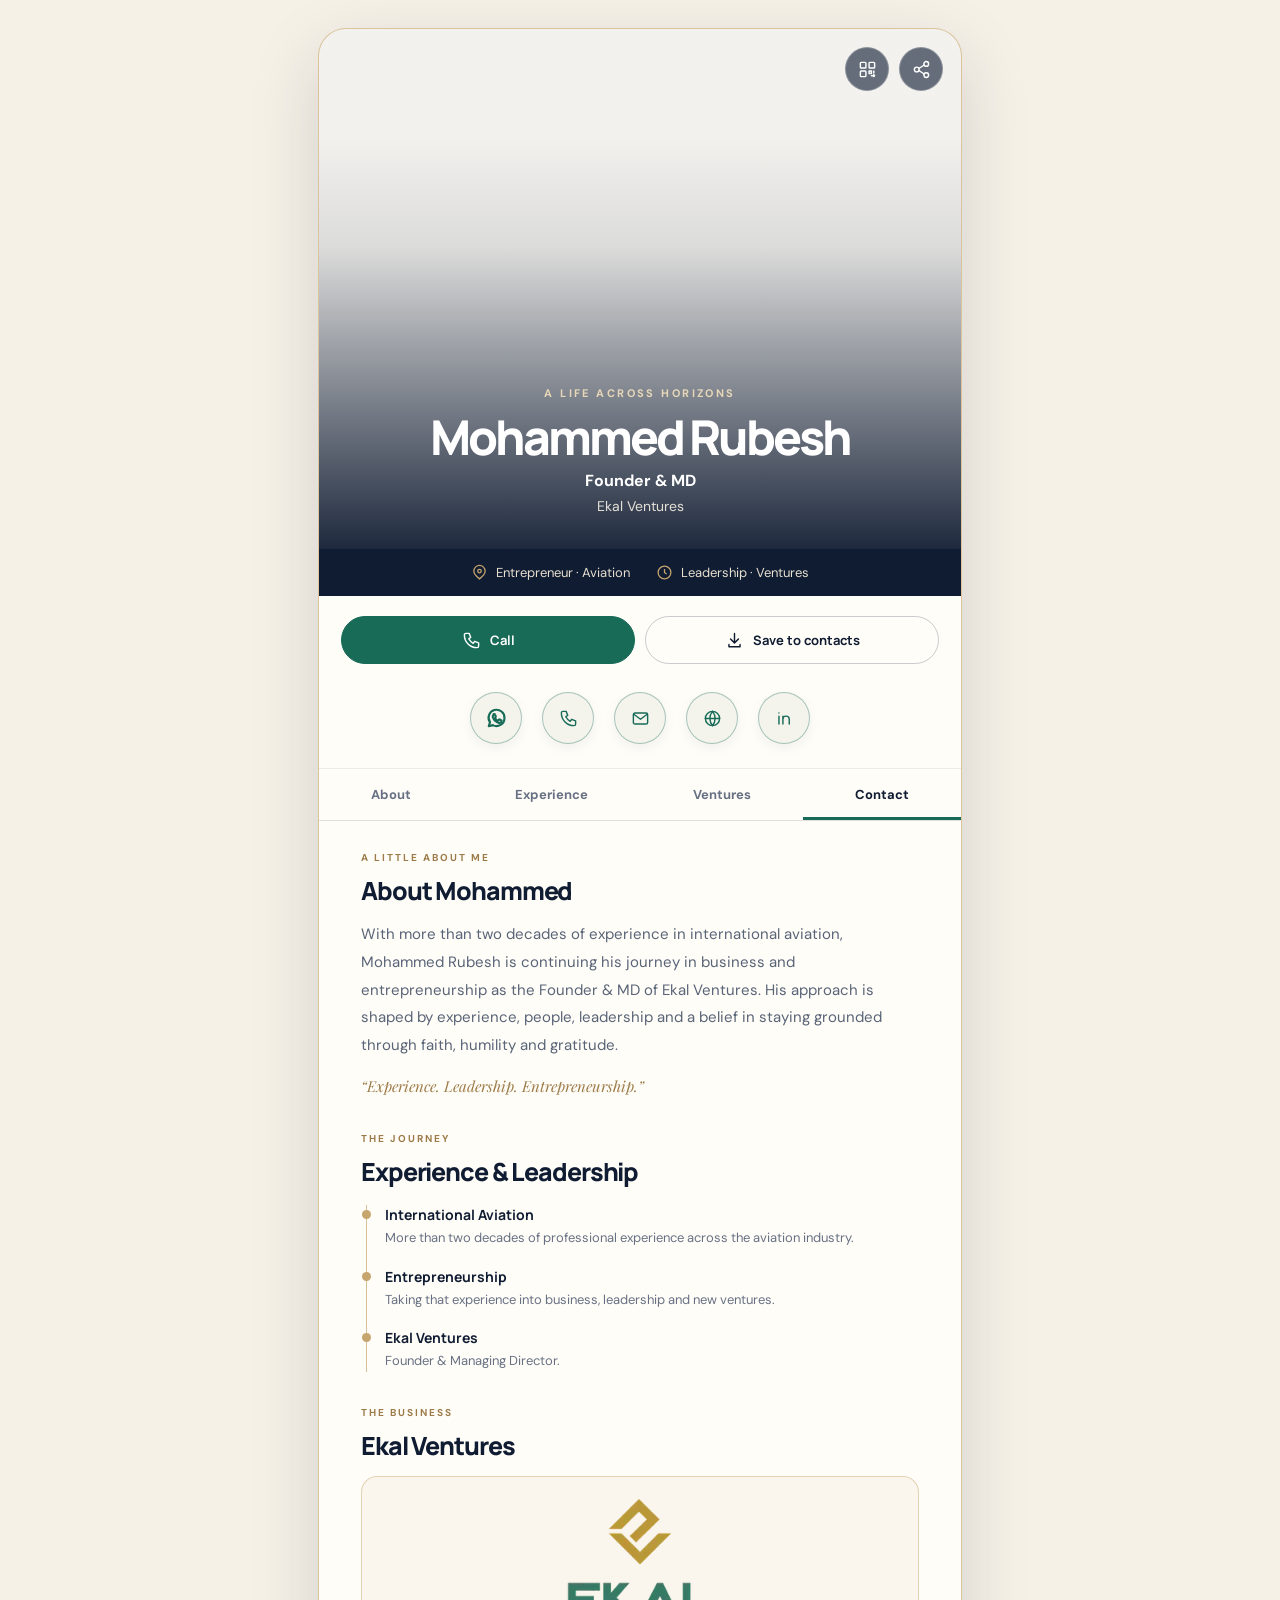
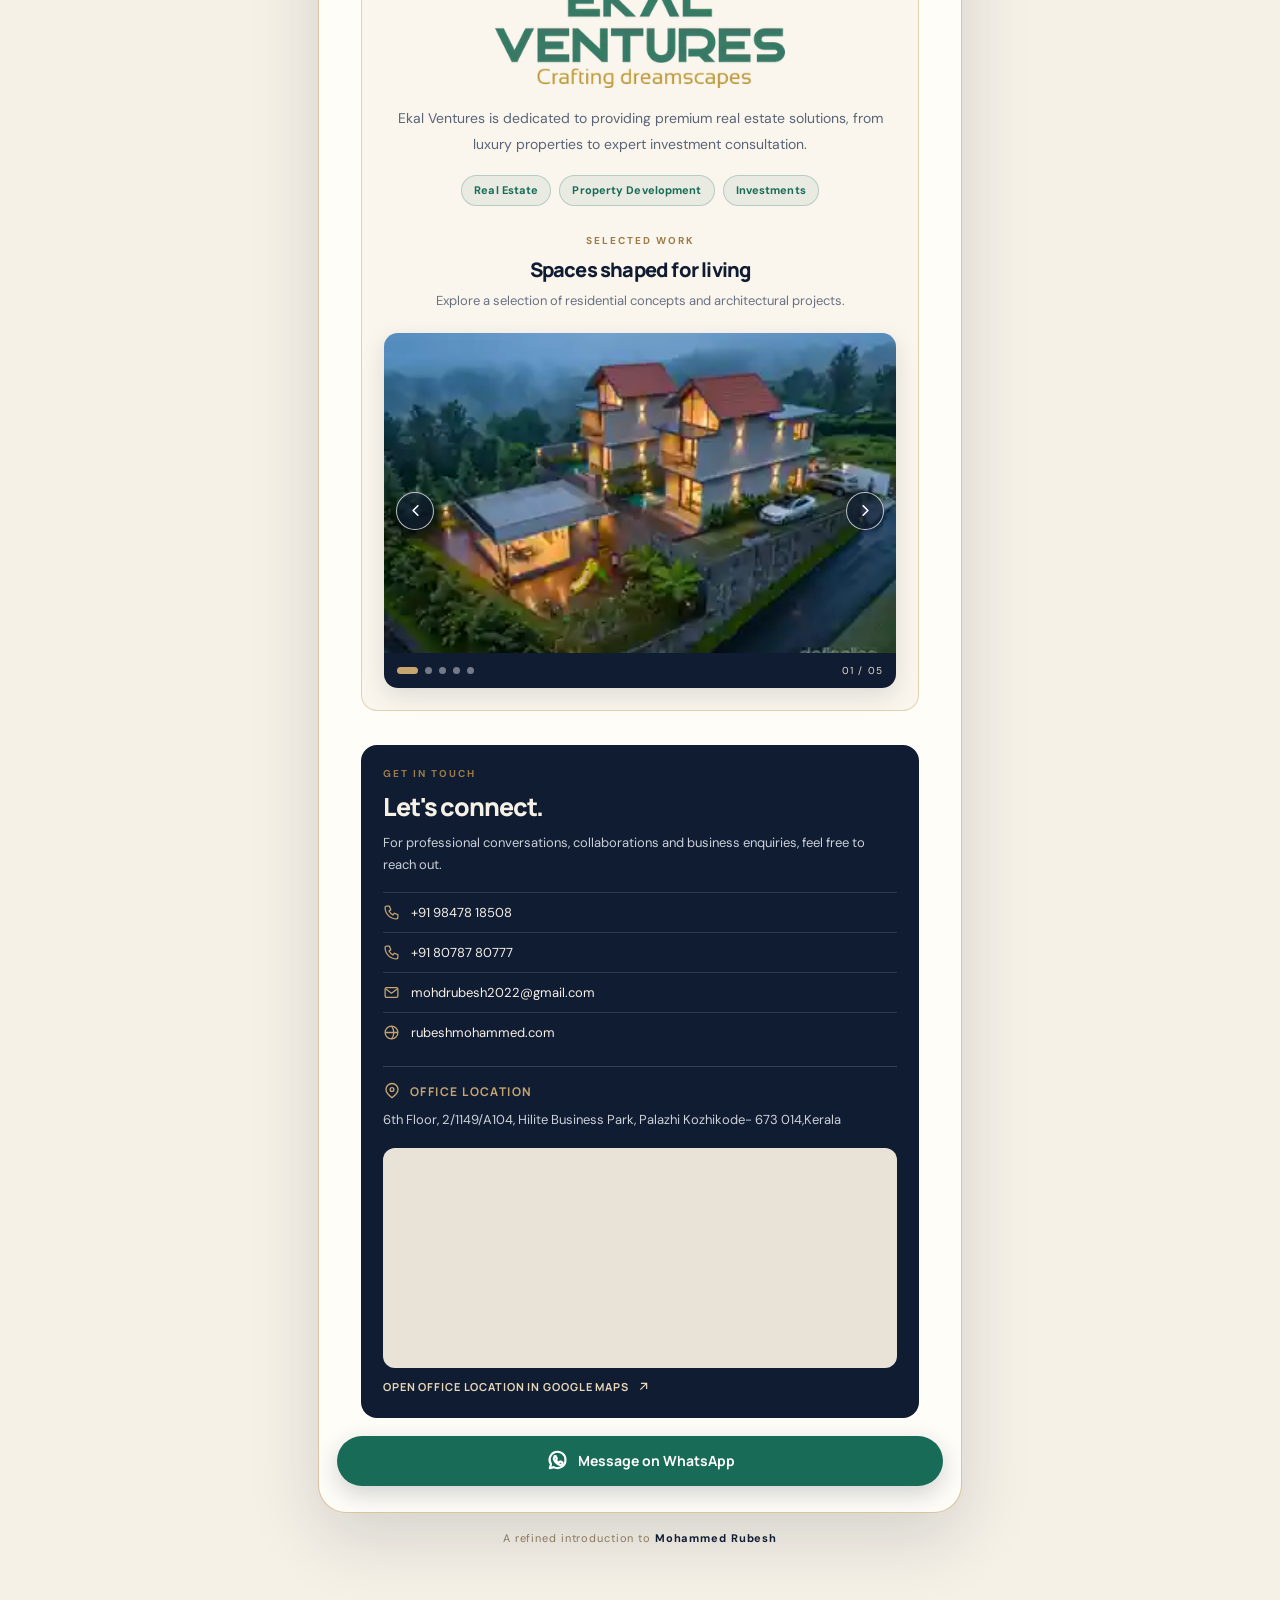
==== commit 0753b2fe: "Update index.html" ====
--- a/nfc-rubesh-muhammed/index.html
+++ b/nfc-rubesh-muhammed/index.html
@@ -435,6 +435,65 @@
   border-top:1px solid rgba(255,255,255,.12);
   font-size:13px;
   text-decoration:none;
+}
+
+.office-location {
+  margin-top:14px;
+  padding-top:15px;
+  border-top:1px solid rgba(255,255,255,.16);
+}
+.office-location-title {
+  display:flex;
+  align-items:center;
+  gap:9px;
+  margin:0 0 9px;
+  color:var(--gold);
+  font:700 12px Manrope,sans-serif;
+  letter-spacing:.12em;
+  text-transform:uppercase;
+}
+.office-location-title svg {
+  width:18px;
+  height:18px;
+  fill:none;
+  stroke:currentColor;
+  stroke-width:1.8;
+  flex:0 0 auto;
+}
+.office-address {
+  margin:0 0 13px;
+  color:#f2eee6;
+  font-size:13px;
+  line-height:1.75;
+}
+.office-map {
+  display:block;
+  width:100%;
+  height:220px;
+  border:0;
+  border-radius:12px;
+  background:#e8e2d7;
+}
+.office-map-link {
+  display:inline-flex;
+  align-items:center;
+  gap:7px;
+  margin-top:11px;
+  color:#e7d7b8;
+  font:700 11px Manrope,sans-serif;
+  letter-spacing:.08em;
+  text-decoration:none;
+  text-transform:uppercase;
+}
+.office-map-link svg {
+  width:15px;
+  height:15px;
+  fill:none;
+  stroke:currentColor;
+  stroke-width:2;
+}
+@media(max-width:520px) {
+  .office-map { height:190px; }
 }
 
 .contact-line svg {
@@ -1063,6 +1122,36 @@
           </svg>
           rubeshmohammed.com
         </a>
+
+        <div class="office-location">
+          <h3 class="office-location-title">
+            <svg viewBox="0 0 24 24" aria-hidden="true">
+              <path d="M20 10c0 5-8 11-8 11S4 15 4 10a8 8 0 1 1 16 0Z"/>
+              <circle cx="12" cy="10" r="2.5"/>
+            </svg>
+            Office Location
+          </h3>
+          <p class="office-address">
+            6th Floor, 2/1149/A104, Hilite Business Park, Palazhi
+            Kozhikode- 673 014,Kerala
+          </p>
+          <iframe
+            class="office-map"
+            title="Map showing Ekal Ventures office at Hilite Business Park, Palazhi, Kozhikode"
+            src="https://maps.google.com/maps?q=6th%20Floor%2C%202%2F1149%2FA104%2C%20Hilite%20Business%20Park%2C%20Palazhi%2C%20Kozhikode%2C%20673014%2C%20Kerala&t=&z=16&ie=UTF8&iwloc=&output=embed"
+            loading="lazy"
+            referrerpolicy="no-referrer-when-downgrade"
+            allowfullscreen>
+          </iframe>
+          <a class="office-map-link"
+             href="https://www.google.com/maps/search/?api=1&query=6th%20Floor%2C%202%2F1149%2FA104%2C%20Hilite%20Business%20Park%2C%20Palazhi%2C%20Kozhikode%2C%20673014%2C%20Kerala"
+             target="_blank" rel="noopener">
+            Open office location in Google Maps
+            <svg viewBox="0 0 24 24" aria-hidden="true">
+              <path d="M7 17 17 7M8 7h9v9"/>
+            </svg>
+          </a>
+        </div>
 
       </div>
     </section>
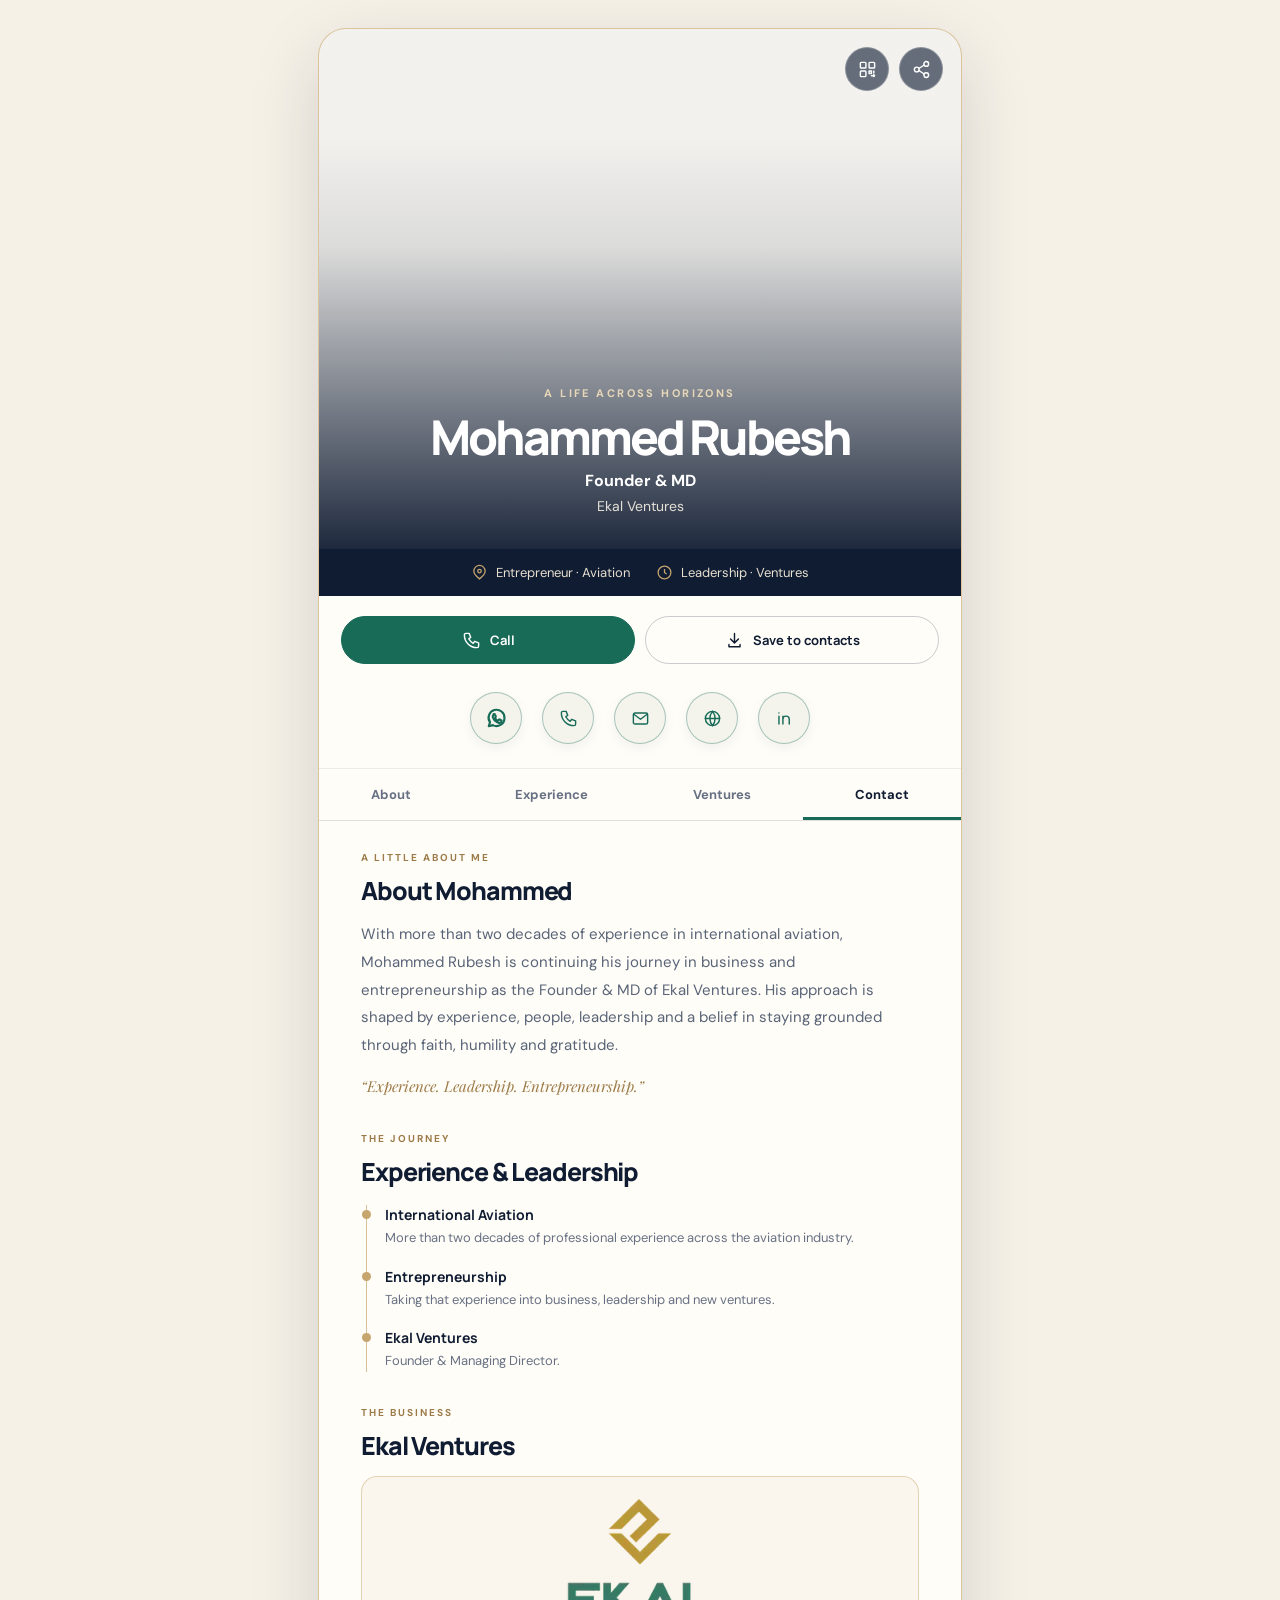
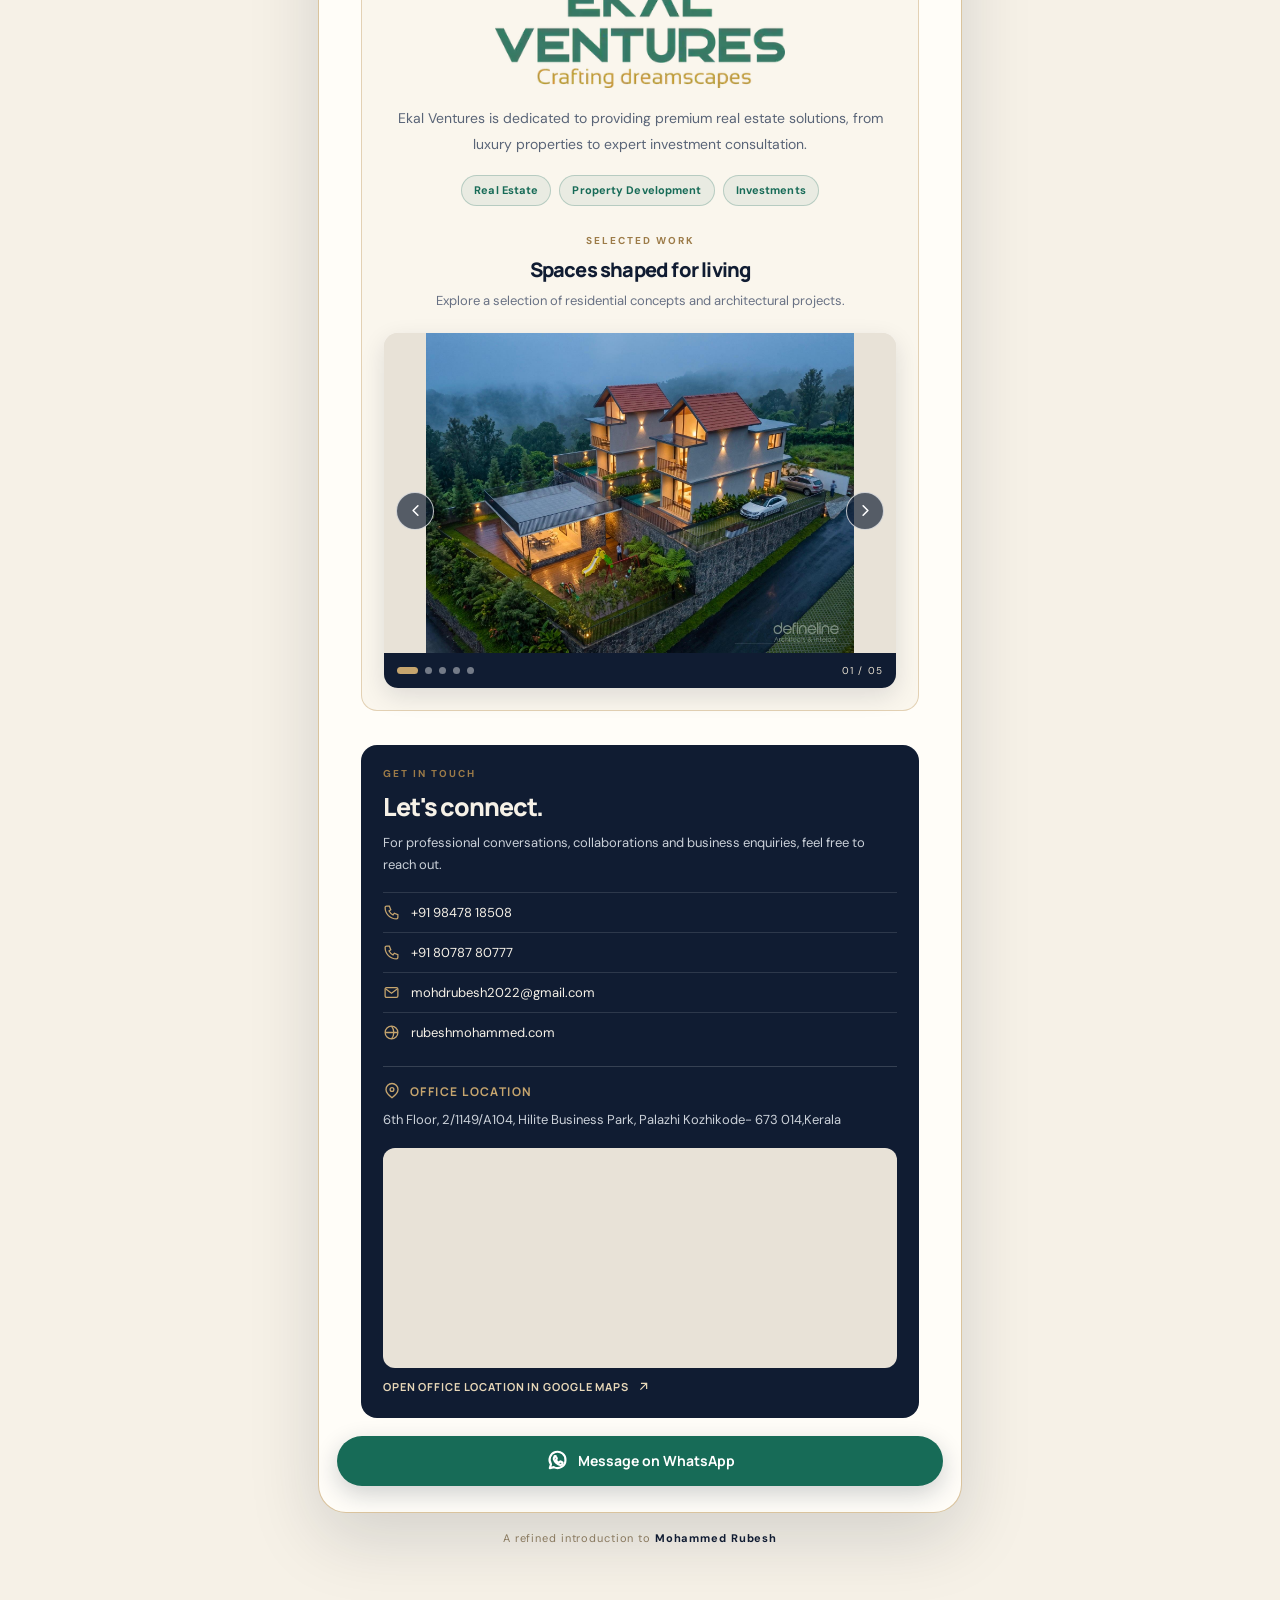
==== commit 13e46bac: "Update index.html" ====
--- a/nfc-rubesh-muhammed/index.html
+++ b/nfc-rubesh-muhammed/index.html
@@ -788,7 +788,7 @@
   transition:opacity .55s ease, visibility .55s ease;
 }
 .ekal-slide.active { opacity:1; visibility:visible; }
-.ekal-slide img { width:100%; height:100%; display:block; object-fit:cover; }
+.ekal-slide img { width:100%; height:100%; display:block; object-fit:contain; object-position:center; background:#e8e2d7; }
 .ekal-arrow {
   position:absolute;
   top:50%;
@@ -1054,11 +1054,11 @@
         </div>
         <div class="ekal-slider" id="ekalSlider" aria-label="Ekal Ventures project gallery">
           <div class="ekal-slides">
-            <figure class="ekal-slide active"><img src="[data-uri]" alt="Luxury hillside residence surrounded by greenery" loading="lazy"></figure>
-            <figure class="ekal-slide"><img src="[data-uri]" alt="Modern twin residence with mountain views" loading="lazy"></figure>
-            <figure class="ekal-slide"><img src="[data-uri]" alt="Contemporary twin homes with landscaped outdoor spaces" loading="lazy"></figure>
-            <figure class="ekal-slide"><img src="[data-uri]" alt="Luxury hillside residential architecture" loading="lazy"></figure>
-            <figure class="ekal-slide"><img src="[data-uri]" alt="Modern homes with mountain views and landscaped grounds" loading="lazy"></figure>
+            <figure class="ekal-slide active"><img src="[data-uri]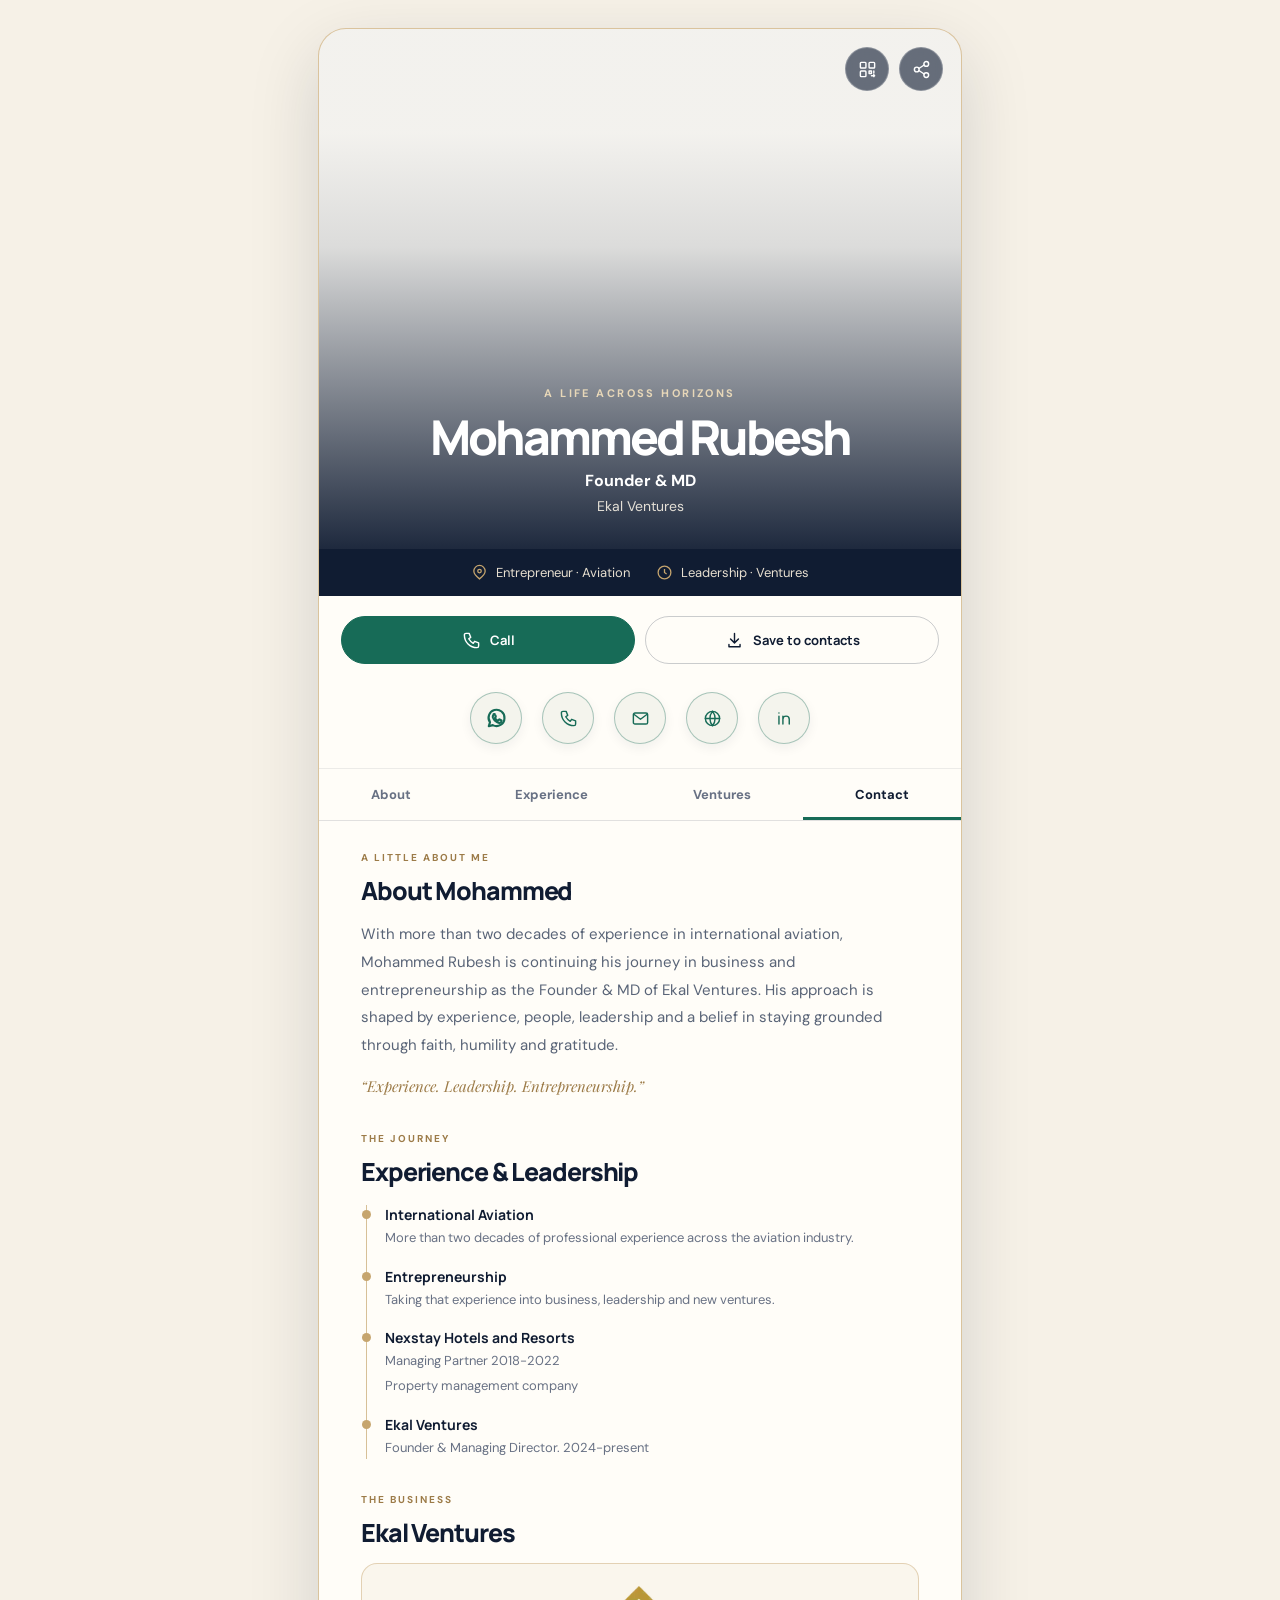
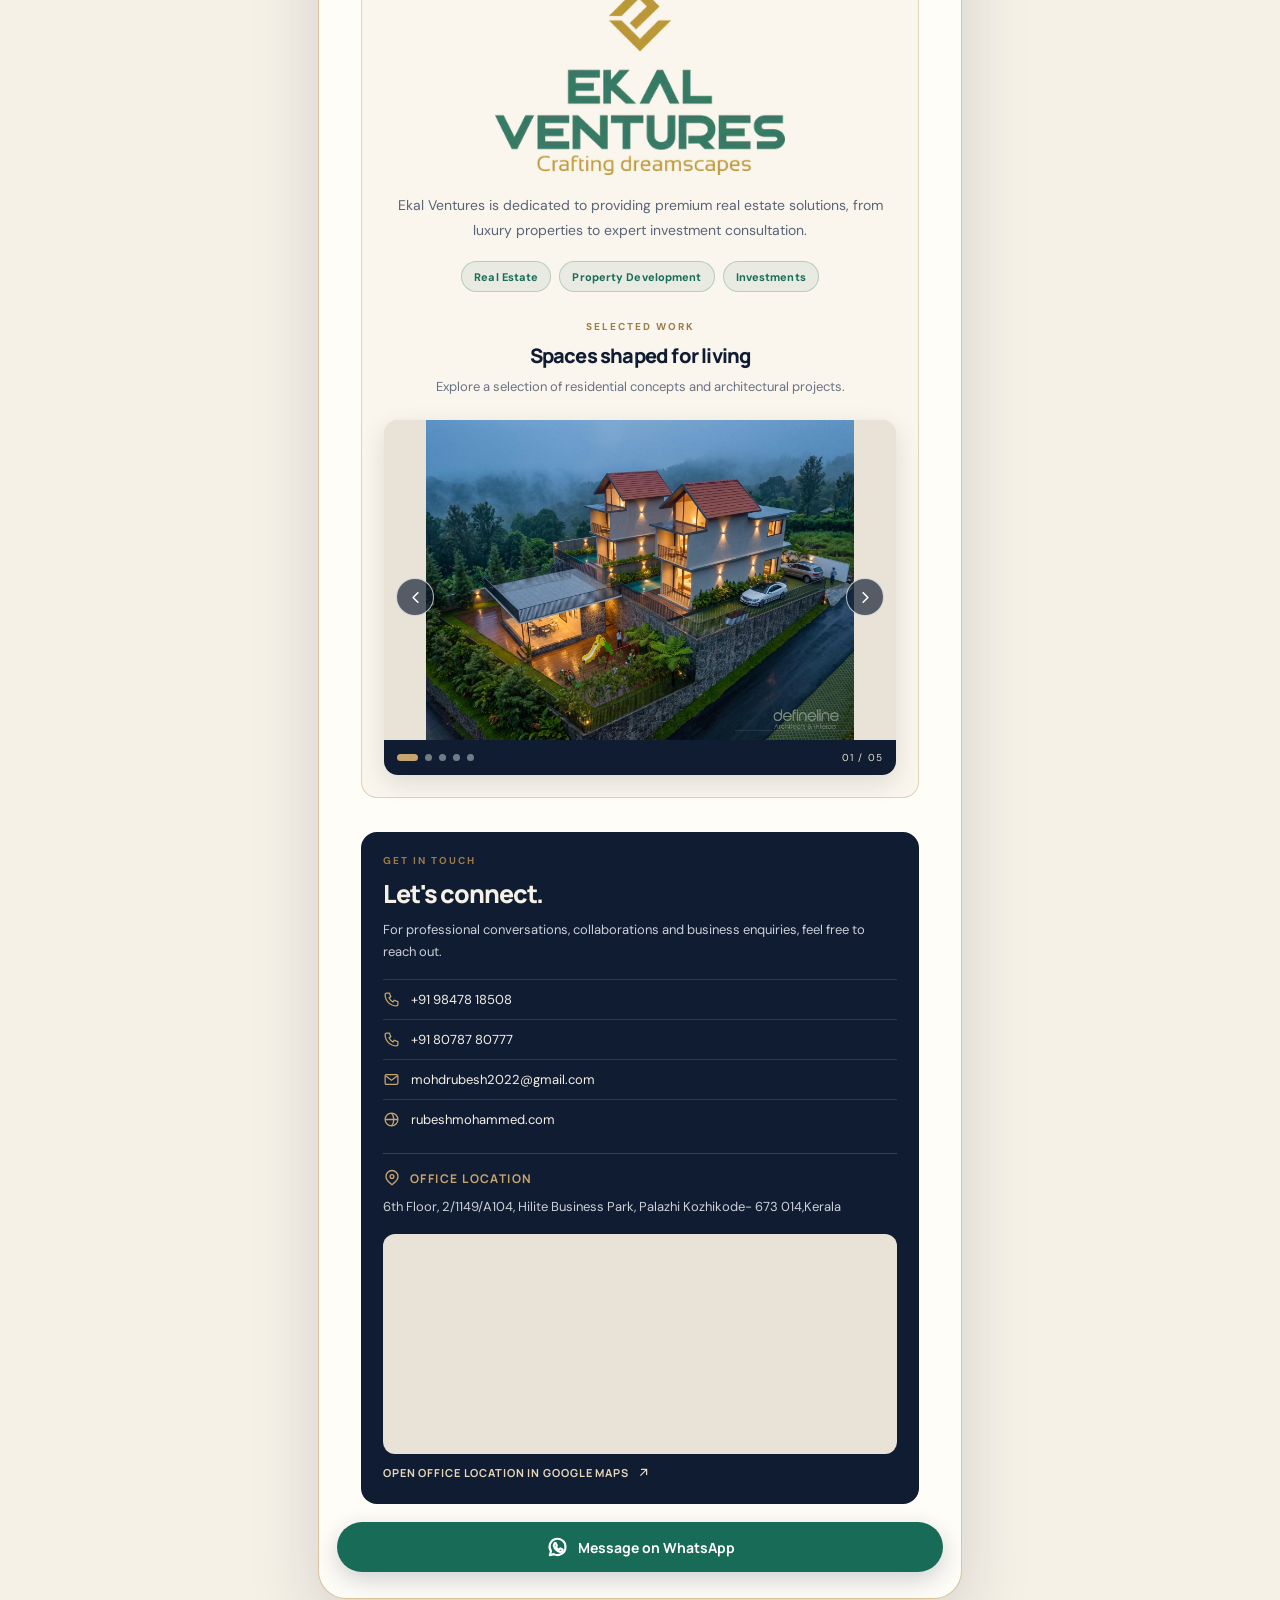
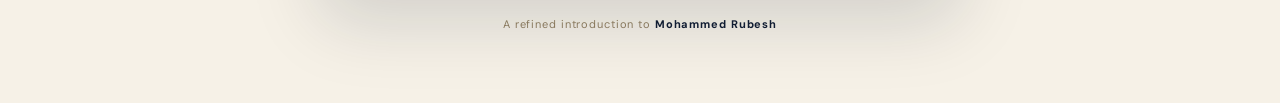
==== commit 1dd937ea: "Update index.html" ====
--- a/nfc-rubesh-muhammed/index.html
+++ b/nfc-rubesh-muhammed/index.html
@@ -392,6 +392,18 @@
   line-height:1.6;
 }
 
+.timeline-item .timeline-meta {
+  color:#9a7846;
+  font-size:12px;
+  font-weight:600;
+  letter-spacing:.01em;
+}
+.timeline-item .timeline-skills {
+  color:#176b57;
+  font-size:12px;
+  font-weight:700;
+}
+
 .venture-card {
   padding:16px 17px;
   border:1px solid rgba(198,165,110,.45);
@@ -1022,8 +1034,14 @@
         </div>
 
         <div class="timeline-item">
+          <strong>Nexstay Hotels and Resorts</strong>
+          <span>Managing Partner 2018-2022</span>
+          <span>Property management company</span>
+        </div>
+
+        <div class="timeline-item">
           <strong>Ekal Ventures</strong>
-          <span>Founder &amp; Managing Director.</span>
+          <span>Founder &amp; Managing Director. 2024-present</span>
         </div>
 
       </div>
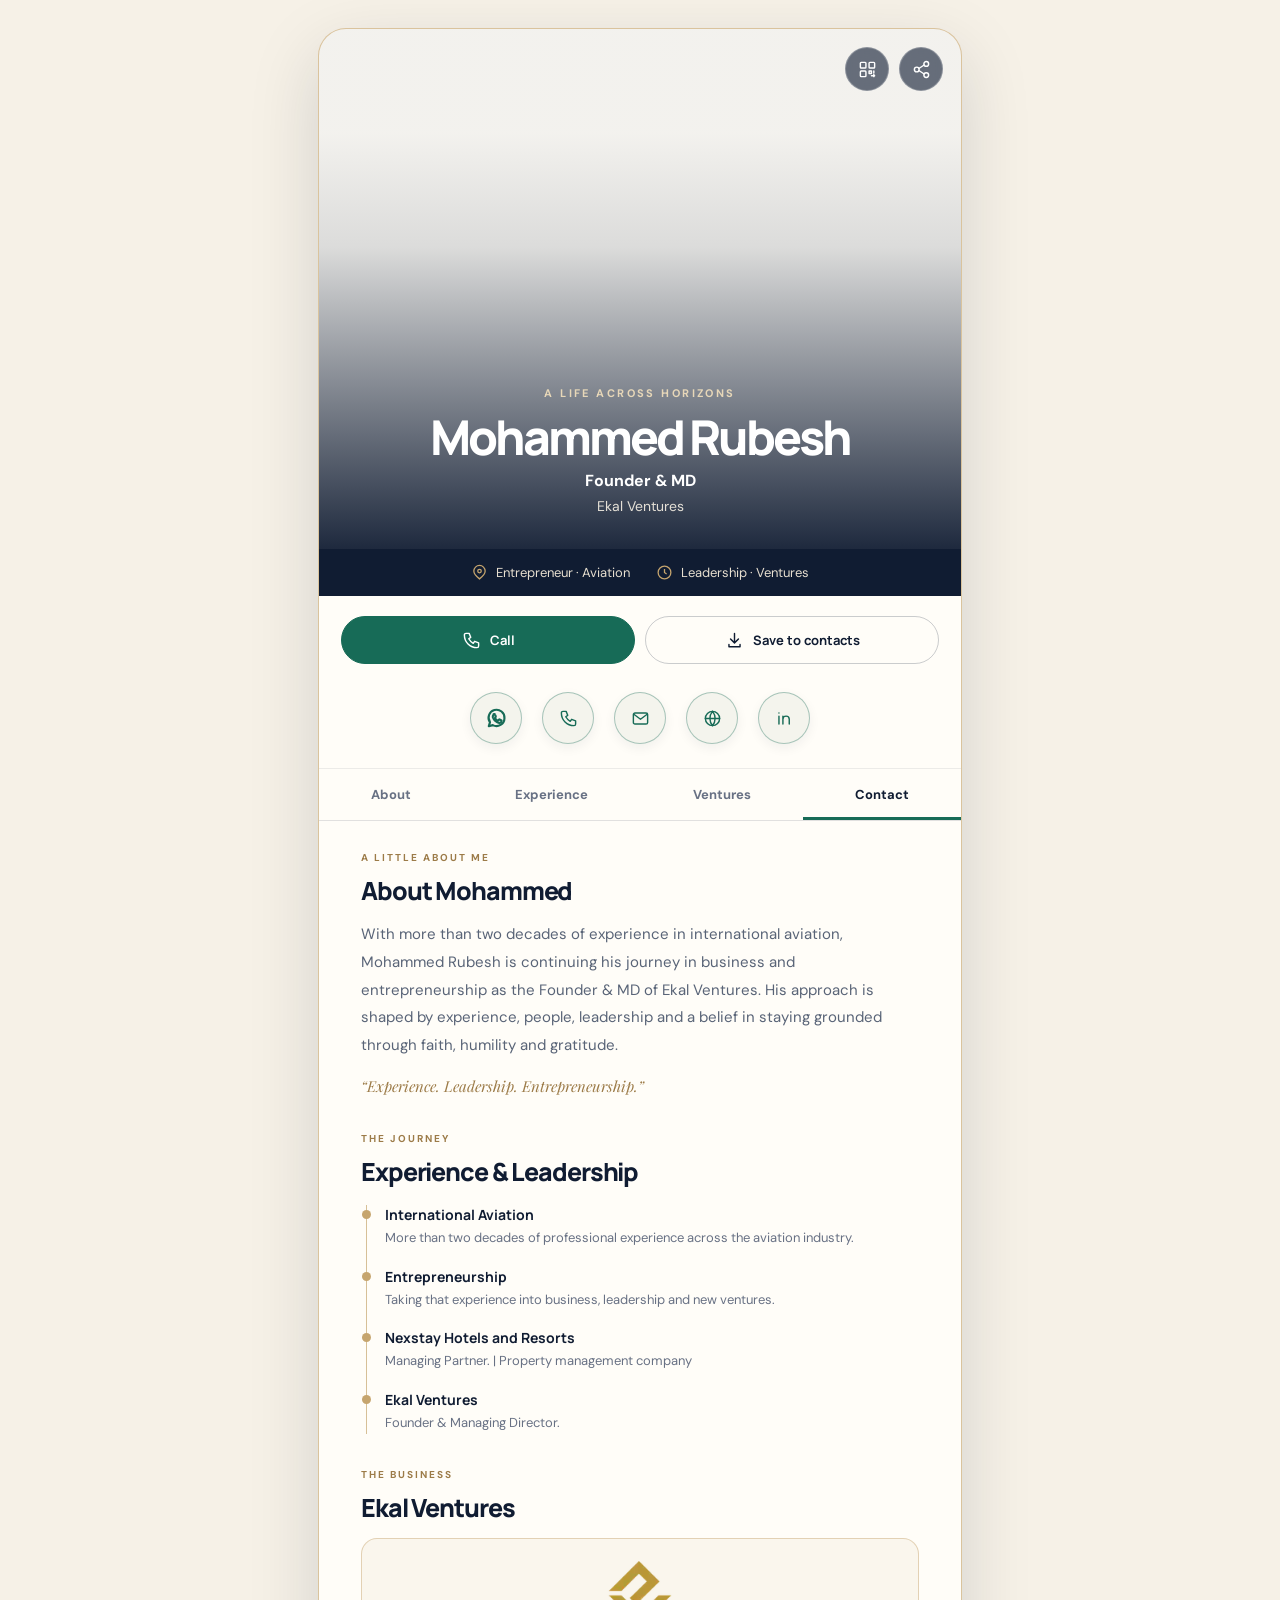
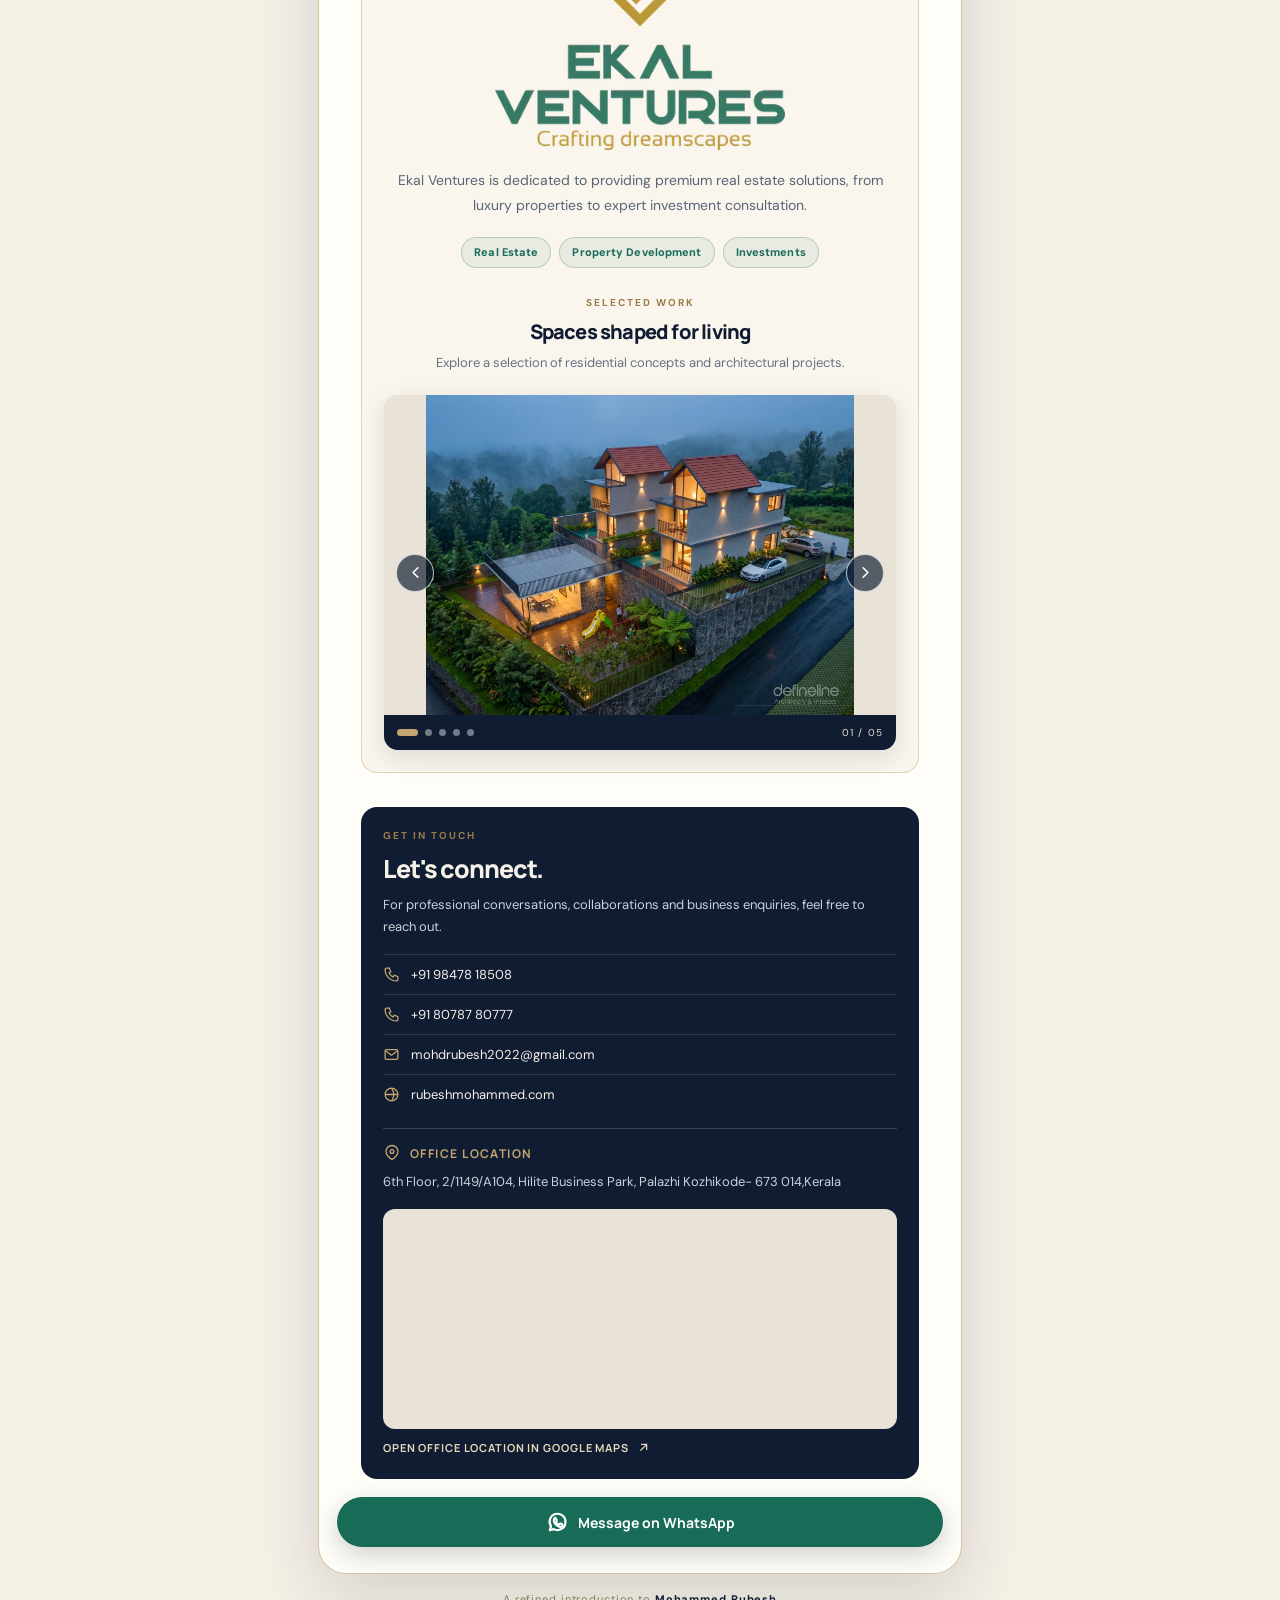
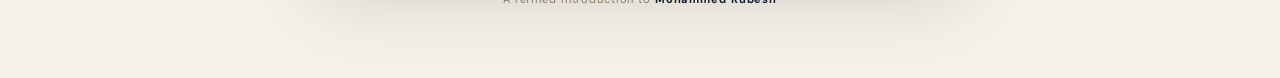
==== commit b0f457f0: "Update index.html" ====
--- a/nfc-rubesh-muhammed/index.html
+++ b/nfc-rubesh-muhammed/index.html
@@ -1035,13 +1035,13 @@
 
         <div class="timeline-item">
           <strong>Nexstay Hotels and Resorts</strong>
-          <span>Managing Partner 2018-2022</span>
-          <span>Property management company</span>
+          <span>Managing Partner. | Property management company</span>
+          <span></span>
         </div>
 
         <div class="timeline-item">
           <strong>Ekal Ventures</strong>
-          <span>Founder &amp; Managing Director. 2024-present</span>
+          <span>Founder &amp; Managing Director.</span>
         </div>
 
       </div>
